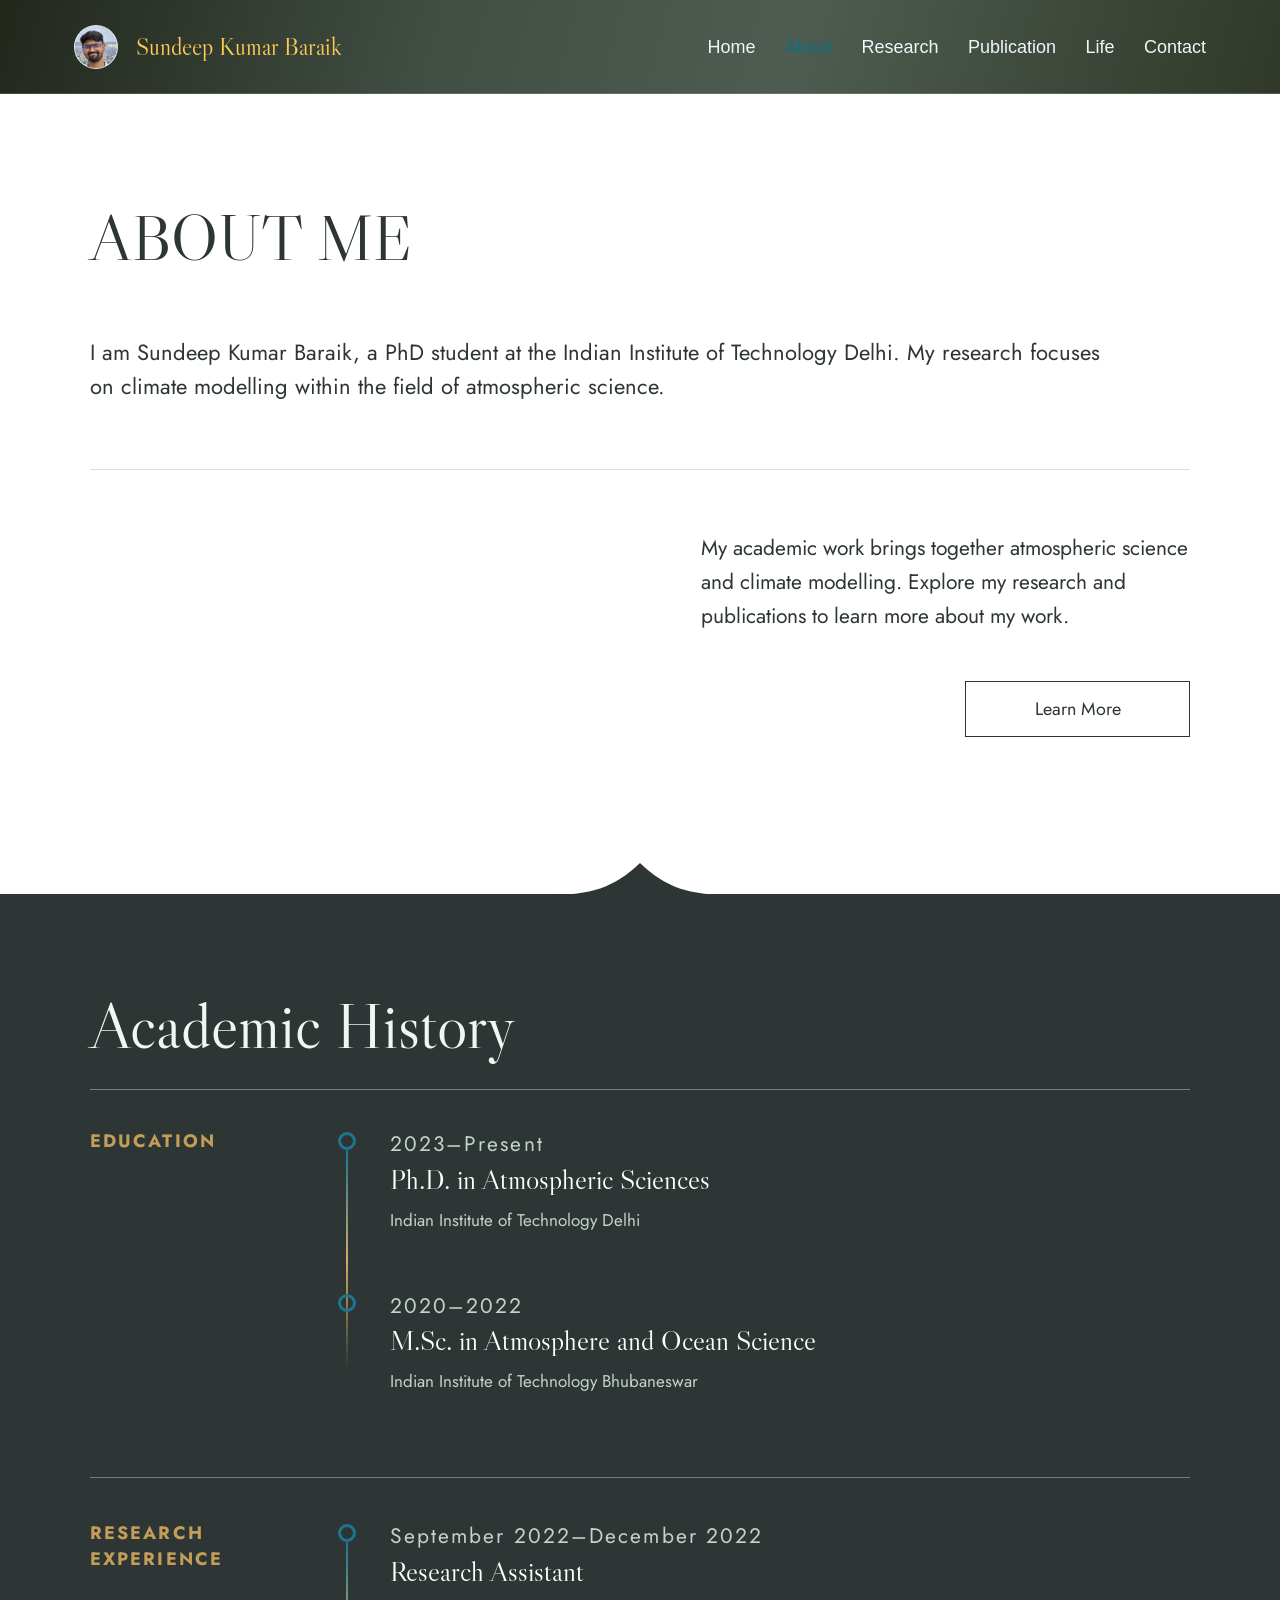
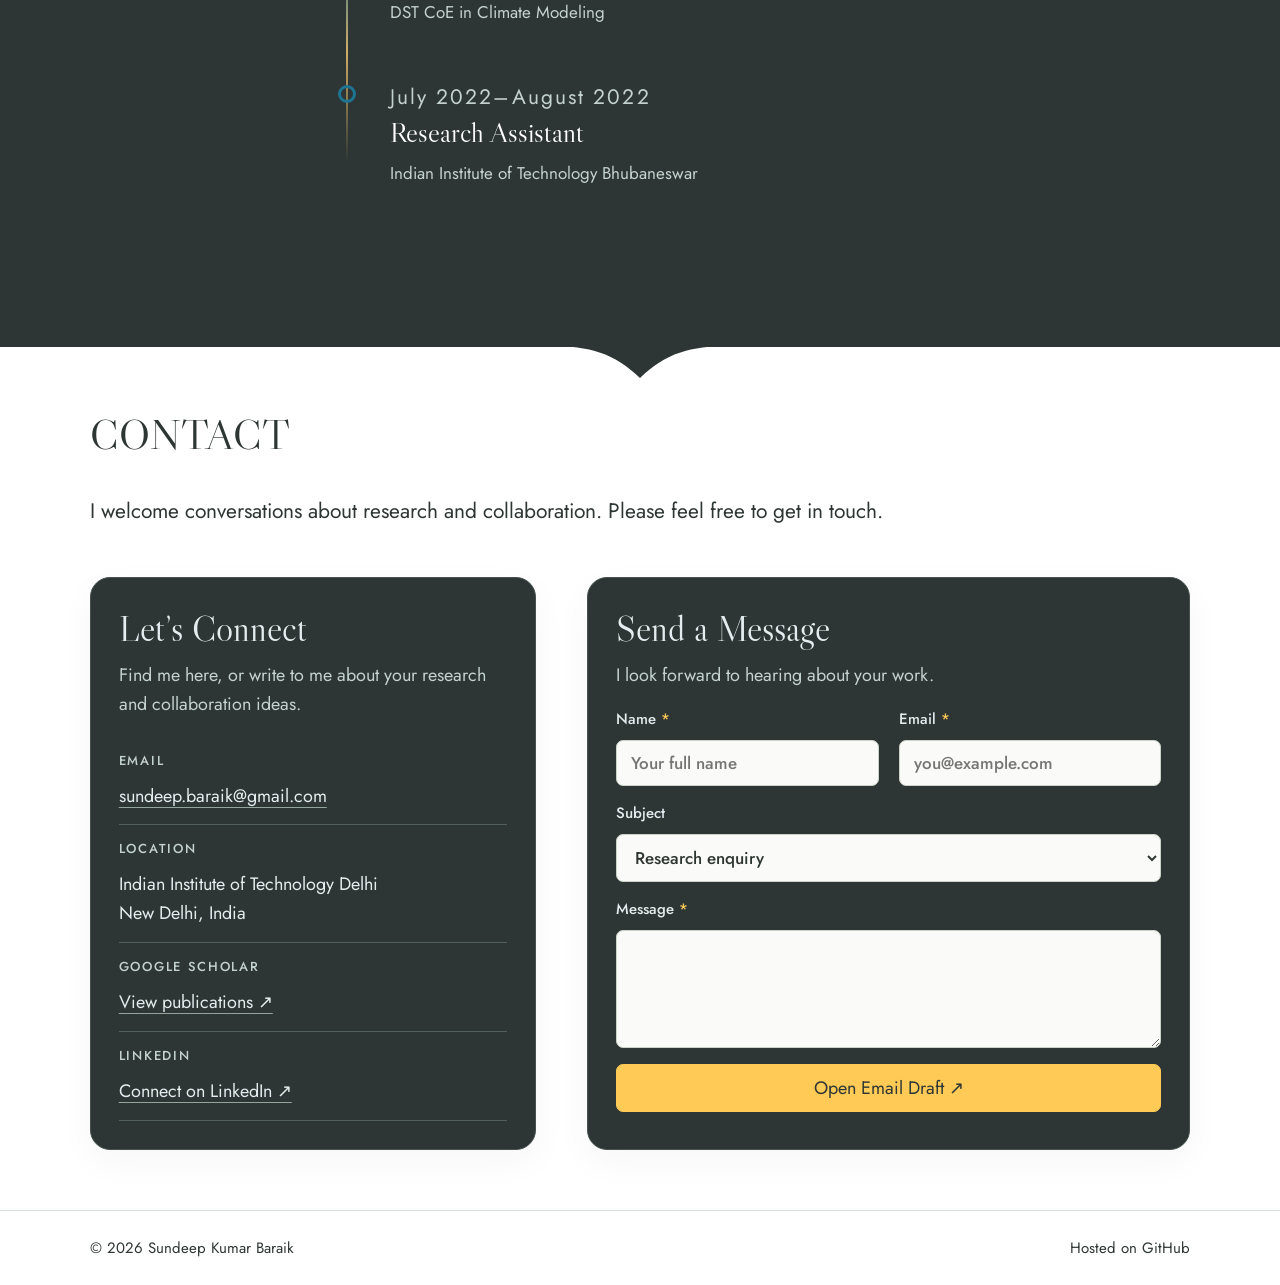
==== about.html @ 69498afa "Add files via upload" ====
<!DOCTYPE html><html lang="en"><head><meta charset="UTF-8"><meta name="viewport" content="width=device-width,initial-scale=1"><title>About | Sundeep Kumar Baraik</title><link rel="stylesheet" href="styles.css"></head><body class="about-page"><header class="site-header"><a class="brand" href="index.html#home"><span class="brand-avatar"><img src="assets/sundeep-portrait-enhanced.png" alt=""></span><span class="brand-copy"><strong>Sundeep Kumar Baraik</strong></span></a><nav class="site-nav"><a href="index.html#home">Home</a><a href="about.html" aria-current="page">About</a><a href="research.html">Research</a><a href="publication.html">Publication</a><a href="life.html">Life</a><a href="index.html#contact">Contact</a></nav></header><main class="about-page-main"><section class="about-editorial" aria-labelledby="about-title"><div class="about-editorial-inner"><h1 id="about-title">About Me</h1><p class="about-editorial-intro">I am Sundeep Kumar Baraik, a PhD student at the Indian Institute of Technology Delhi. My research focuses on climate modelling within the field of atmospheric science.</p><div class="about-editorial-rule"></div><div class="about-editorial-lower"><div></div><div><p>My academic work brings together atmospheric science and climate modelling. Explore my research and publications to learn more about my work.</p><a class="about-learn" href="research.html">Learn More</a></div></div></div><svg class="about-editorial-dip" viewBox="0 0 180 32" aria-hidden="true"><path d="M0 0H180C140 0 116 7 90 32C64 7 40 0 0 0Z" fill="#2d3634"/></svg></section><section class="about-experience about-timeline"><div class="about-experience-inner"><h2>Academic History</h2><div class="timeline-rule"></div><div class="timeline-entry"><div class="timeline-label">Education</div><div class="timeline-marker"></div><div class="timeline-content"><p class="timeline-date">2023–Present</p><h3>Ph.D. in Atmospheric Sciences</h3><p class="timeline-place">Indian Institute of Technology Delhi</p></div></div><div class="timeline-entry education-last"><div class="timeline-label"></div><div class="timeline-marker"></div><div class="timeline-content"><p class="timeline-date">2020–2022</p><h3>M.Sc. in Atmosphere and Ocean Science</h3><p class="timeline-place">Indian Institute of Technology Bhubaneswar</p></div></div><div class="timeline-entry research-start"><div class="timeline-label">Research Experience</div><div class="timeline-marker"></div><div class="timeline-content"><p class="timeline-date">September 2022–December 2022</p><h3>Research Assistant</h3><p class="timeline-place">DST CoE in Climate Modeling</p></div></div><div class="timeline-entry education-last"><div class="timeline-label"></div><div class="timeline-marker"></div><div class="timeline-content"><p class="timeline-date">July 2022–August 2022</p><h3>Research Assistant</h3><p class="timeline-place">Indian Institute of Technology Bhubaneswar</p></div></div></div></section><section class="home-contact" id="contact" aria-labelledby="contact-title"><svg class="contact-dip" viewBox="0 0 180 32" aria-hidden="true"><path d="M0 0H180C140 0 116 7 90 32C64 7 40 0 0 0Z" fill="#2d3634"/></svg><div class="contact-inner"><h2 id="contact-title">Contact</h2><p class="contact-welcome">I welcome conversations about research and collaboration. Please feel free to get in touch.</p><div class="contact-layout"><div class="connect-panel"><h3>Let’s Connect</h3><p class="panel-intro">Find me here, or write to me about your research and collaboration ideas.</p><dl class="contact-links-grid"><div><dt>Email</dt><dd><a href="mailto:sundeep.baraik@gmail.com">sundeep.baraik@gmail.com</a></dd></div><div><dt>Location</dt><dd>Indian Institute of Technology Delhi<br>New Delhi, India</dd></div><div><dt>Google Scholar</dt><dd><a href="https://scholar.google.com/citations?user=TT_LjRwAAAAJ&amp;hl=en" target="_blank">View publications ↗</a></dd></div><div><dt>LinkedIn</dt><dd><a href="https://www.linkedin.com/in/sundeep-kumar-baraik-2a3049211/" target="_blank">Connect on LinkedIn ↗</a></dd></div></dl></div><div class="message-panel"><h3>Send a Message</h3><p class="panel-intro">I look forward to hearing about your work.</p><form class="message-compose" id="message-compose"><div class="message-fields"><label>Name <span>*</span><input name="name" placeholder="Your full name" required></label><label>Email <span>*</span><input name="email" type="email" placeholder="you@example.com" required></label></div><label>Subject<select name="topic"><option>Research enquiry</option><option>Collaboration</option></select></label><label>Message <span>*</span><textarea name="message" rows="4" required></textarea></label><button type="submit">Open Email Draft ↗</button></form></div></div></div></section></main><footer class="home-footer"><span>© 2026 Sundeep Kumar Baraik</span><span>Hosted on GitHub</span></footer><script src="contact.js" defer></script></body></html>
---- styles.css ----
/*
  Personal website stylesheet

  How to edit this file:
  - Colors are controlled in :root below. Change a color once there and it updates everywhere.
  - Font sizes are usually named under the section they affect, for example .hero-copy h1.
  - Spacing is usually padding, margin, gap, min-height, or width.
  - Desktop styles come first. Tablet/mobile overrides are near the bottom inside @media blocks.
  - If a desktop change does not show on mobile, check the matching @media rule near the bottom.
*/

@import url("https://fonts.googleapis.com/css2?family=Libre+Caslon+Display&family=Jost:wght@400;500&display=swap");

/* Global design tokens: change these to update the whole site color palette. */
:root {
  /* Main brand color used for headings, nav, icons, buttons, and borders. */
  --navy: #062767;
  /* Darker navy, available when stronger contrast is needed. */
  --navy-dark: #041b4b;
  /* Cream section background used in CV, Research, Contact, and header. */
  --cream: #fff9e6;
  /* Slightly deeper cream, available for alternate sections. */
  --cream-deep: #fff3cd;
  /* Main page background. */
  --paper: #fff9e6;
  /* Default text color. */
  --ink: #08245f;
  /* Softer blue for secondary text. */
  --muted: #31528b;
  /* Accent color used for hover states and active nav links. */
  --teal: #0f6f7f;
  /* Form field underline color. */
  --line: rgba(6, 39, 103, 0.35);
}

/* Makes width/height calculations easier and more predictable. */
* {
  box-sizing: border-box;
}

/* Smooth scrolling for anchor links like #contact. */
html {
  scroll-behavior: smooth;
}

/* Whole-site default font and background.
   Change font-family here to change the font everywhere. */
body {
  margin: 0;
  color: var(--ink);
  background: var(--paper);
  font-family: Arial, Helvetica, sans-serif;
}

/* Remove default link underline; links inherit the surrounding text color. */
a {
  color: inherit;
  text-decoration: none;
}

/* Shared Header
   Appears at the top of index.html, cv.html, and research.html.
   Change min-height for header height, padding for header inner spacing,
   and background for the cream header color. */
.site-header {
  display: flex;
  min-height: 158px;
  align-items: center;
  justify-content: space-between;
  gap: 32px;
  padding: 44px min(6vw, 74px);
  background: var(--paper);
  border-bottom: 1px solid rgba(39, 34, 33, 0.1);
  box-shadow: 0 18px 54px rgba(39, 34, 33, 0.08);
}

/* Left brand block: icon plus name/title. */
.brand {
  display: inline-flex;
  align-items: center;
  gap: 18px;
}

/* Abstract logo mark in the header.
   Change width/height to resize the logo. Change background for logo color. */
.brand-mark {
  position: relative;
  width: 42px;
  height: 42px;
  flex: 0 0 auto;
  background: var(--navy);
  border-radius: 58% 42% 54% 46%;
}

/* Small extra circle attached to the logo mark. */
.brand-mark::after {
  position: absolute;
  right: -5px;
  bottom: 1px;
  width: 18px;
  height: 18px;
  content: "";
  background: var(--navy);
  border-radius: 50%;
}

/* Text stack next to the header logo. */
.brand-copy {
  display: grid;
  gap: 3px;
}

/* Header name text. Change font-size to resize your name in the header. */
.brand-copy strong {
  color: var(--navy);
  font-size: 24px;
  font-weight: 800;
  line-height: 1;
}

/* Header subtitle text, currently "PhD Student". */
.brand-copy span {
  color: var(--navy);
  font-size: 15px;
  line-height: 1.1;
}

/* Header navigation links.
   Change gap for distance between links, font-size for nav text size. */
.site-nav {
  display: flex;
  gap: 44px;
  padding-top: 0;
  color: var(--navy);
  font-family: Arial, Helvetica, sans-serif;
  font-size: 20px;
  font-weight: 400;
  line-height: 1;
}

/* Smooth color change when hovering nav links. */
.site-nav a {
  transition: color 140ms ease;
}

/* Nav hover color. */
.site-nav a:hover {
  color: var(--teal);
}

/* Active page nav link, used on cv.html and research.html. */
.site-nav a[aria-current="page"] {
  color: var(--teal);
}

/* Prevents wide content from creating horizontal scrolling. */
main {
  overflow: hidden;
}

/* Home Page: Hero Section
   Controls the large portrait + name section on index.html.
   Change grid-template-columns to adjust photo/text widths.
   Change gap to move photo and text closer/farther apart.
   Change min-height and padding to make the section taller/shorter. */
.hero {
  display: grid;
  grid-template-columns: minmax(320px, 520px) minmax(340px, 560px);
  gap: 84px;
  align-items: center;
  justify-content: center;
  min-height: 768px;
  padding: 96px 44px 86px;
}

/* Aligns portrait block inside the hero grid. */
.portrait-panel {
  display: flex;
  justify-content: flex-end;
}

/* Main homepage photo frame.
   Change width to resize the frame:
   - smaller: width: min(430px, 100%);
   - larger:  width: min(560px, 100%);
   aspect-ratio controls shape. 1 makes it square, 0.92 makes it taller. */
.portrait-frame {
  position: relative;
  width: min(385px, 100%);
  aspect-ratio: 1;
  background: var(--navy);
}

/* Light offset layer behind the portrait. Change top/right for offset amount. */
.portrait-frame::before {
  position: absolute;
  top: -26px;
  right: -26px;
  width: 100%;
  height: 100%;
  content: "";
  background: #d7e0e2;
  border: 1px solid rgba(6, 39, 103, 0.1);
}

/* Placeholder portrait area.
   Replace this with an img later if you provide a real photo.
   inset controls how the image overlaps the navy frame. */
.portrait-placeholder {
  position: absolute;
  inset: -26px -26px 26px 26px;
  display: grid;
  place-items: center;
  overflow: hidden;
  background:
    radial-gradient(circle at 50% 31%, rgba(255, 255, 255, 0.92) 0 7%, transparent 8%),
    radial-gradient(circle at 50% 54%, rgba(255, 255, 255, 0.55) 0 18%, transparent 19%),
    linear-gradient(140deg, #112457, #24616f 52%, #d7c37a);
}

/* Profile photo crop keeps the face visible within the existing offset frame. */
.portrait-photo {
  position: absolute;
  top: -26px;
  left: 26px;
  display: block;
  width: 100%;
  height: 100%;
  object-fit: cover;
  object-position: center 60%;
}

/* Decorative highlight over the placeholder portrait. */
.portrait-placeholder::before {
  position: absolute;
  inset: 0;
  content: "";
  background:
    linear-gradient(90deg, rgba(255, 255, 255, 0.12), transparent 28%),
    radial-gradient(circle at 72% 20%, rgba(255, 255, 255, 0.35), transparent 18%);
}

/* SKB initials circle inside the placeholder.
   Change width/height for circle size and font-size for initials size. */
.portrait-placeholder span {
  position: relative;
  display: grid;
  width: 180px;
  height: 180px;
  place-items: center;
  color: #fff;
  background: rgba(6, 39, 103, 0.6);
  border: 2px solid rgba(255, 255, 255, 0.74);
  border-radius: 50%;
  font-size: 48px;
  font-weight: 800;
}

/* Right-side homepage text block. */
.hero-copy {
  padding-top: 0px;
}

/* Small uppercase label above your homepage name. */
.kicker {
  margin: 0 0 18px;
  color: var(--teal);
  font-size: 14px;
  font-weight: 800;
  text-transform: uppercase;
}

/* Main homepage name.
   Change font-size for desktop name size.
   Also check @media rules near the bottom for tablet/mobile name sizes. */
.hero-copy h1 {
  max-width: 680px;
  margin: 0;
  color: var(--navy);
  font-size: 56px;
  font-weight: 800;
  line-height: 0.96;
}

/* Homepage role text under the large name. */
.role {
  margin: 48px 0 40px;
  color: var(--navy);
  font-size: 27px;
  font-weight: 600;
  line-height: 1.2;
}

/* Homepage affiliation/contact text under the role. */
address {
  display: grid;
  gap: 14px;
  color: var(--navy);
  font-size: 16px;
  font-style: normal;
  font-weight: 600;
  line-height: 1.3;
}

/* Homepage visual experiment
   These rules affect index.html only because the body has class="home-page".
   If you like this style, we can later copy the same visual language to CV and Research.

   Quick edits:
   - Header color: change .home-page .site-header background.
   - Homepage font: change .home-page font-family.
   - Big name color/size: change .home-page .hero-copy h1.
   - Header nav color: change .home-page .site-nav and .home-page .site-nav a:hover.
*/
.home-page {
  color: #272221;
  background: #fff9e6;
  font-family: "Avenir Next", "Segoe UI", Arial, Helvetica, sans-serif;
}

.home-page .site-header {
  min-height: 88.48px;
  align-items: center;
  justify-content: space-between;
  padding: 24.64px min(6vw, 74px);
  background: linear-gradient(105deg, #22271c 0%, #414e43 34%, #4e5c51 62%, #303929 100%);
  border-bottom: 1px solid rgba(218, 231, 219, 0.18);
  box-shadow: 0 18px 54px rgba(24, 31, 22, 0.16);
}

.home-page .brand-mark {
  background: #c6d9e8;
}

.home-page .brand-avatar {
  position: relative;
  display: block;
  width: 44px;
  height: 44px;
  flex: 0 0 44px;
  overflow: hidden;
  border: 1px solid rgba(241, 246, 251, 0.65);
  border-radius: 50%;
  background: #c6d9e8;
}

.home-page .brand-avatar img {
  position: absolute;
  width: 250%;
  max-width: none;
  height: auto;
  left: -75%;
  top: -90%;
}

.home-page .brand-mark::after {
  background: #c6d9e8;
}

.home-page .brand-copy strong,
.home-page .brand-copy span {
  color: #f1f6fb;
}

.home-page .brand-copy strong {
  color: #ffca55;
  font-family: "ITC Founder's Caslon", "Founders Caslon", "Libre Caslon Display", Georgia, "Times New Roman", serif;
  font-size: 24px;
  font-weight: 480;
}

.home-page .brand-copy span {
  font-family: Arial, Helvetica, sans-serif;
  font-size: 15px;
}

.home-page .site-nav {
  width: auto;
  justify-content: flex-end;
  gap: clamp(16px, 2.3vw, 36px);
  padding-top: 0;
  color: #f1f6fb;
  font-family: Arial, Helvetica, sans-serif;
  font-size: 18px;
  font-weight: 400;
  line-height: 1;
}

.home-page .site-nav a:hover {
  color: #b8dafa;
}

.home-page .site-nav a:last-child {
  min-width: 0;
  margin-left: 0;
  padding: 0;
  color: inherit;
  background: transparent;
  border-radius: 0;
  text-align: inherit;
  font-size: inherit;
  font-weight: inherit;
}

.home-page .site-nav a:last-child:hover {
  color: #b8dafa;
  background: transparent;
}

.home-page .hero {
  min-height: auto;
  padding-top: 158.05px;
  padding-bottom: 158.05px;
  /* Olive-to-sage gradient coordinated with the navigation bar. */
  background:
    radial-gradient(ellipse at 58% 42%, rgba(111, 132, 123, 0.38), transparent 72%),
    linear-gradient(105deg, #22271c 0%, #414e43 34%, #4e5c51 62%, #303929 100%);
}

.home-page .portrait-frame {
  /* Compensate for the photo's -26px top offset to center it with the text. */
  transform: translateY(26px);
  background: #1c3042;
  box-shadow: 0 30px 80px rgba(13, 29, 43, 0.28);
}

.home-page .portrait-frame::before {
  background: #c6d9e8;
}

.home-page .portrait-placeholder {
  background:
    radial-gradient(circle at 55% 24%, rgba(255, 255, 255, 0.34), transparent 18%),
    radial-gradient(circle at 50% 52%, rgba(244, 201, 93, 0.18), transparent 26%),
    linear-gradient(140deg, #06183d, #0b425c 48%, #0b6f68 100%);
}

.home-page .portrait-placeholder span {
  background: rgba(6, 24, 61, 0.72);
  border-color: rgba(255, 255, 255, 0.72);
}

.home-page .kicker {
  color: #7a5a42;
  font-size: 13px;
  font-weight: 900;
}

.home-page .hero-copy h1 {
  color: #ffca55;
  text-shadow: 0 2px 14px rgba(0, 0, 0, 0.24);
  font-family: "ITC Founder's Caslon", "Founders Caslon", "Libre Caslon Display", Georgia, "Times New Roman", serif;
  font-size: clamp(51.2px, 5.04vw, 96px);
  font-weight: 500;
  line-height: 1;
}

.home-page .role {
  color: #9ee8ff;
  font-family: Arial, Helvetica, sans-serif;
  font-family: "Libre Caslon Display", Georgia, serif;
  font-size: 32px;
  font-weight: 400;
  line-height: 1.2;
  margin: 16px 0 14px;
}

.hero-actions {
  display: flex;
  flex-wrap: wrap;
  gap: 16px;
  margin-top: 22px;
}

.hero-actions a {
  display: inline-flex;
  align-items: center;
  justify-content: center;
  min-height: 64px;
  padding: 16px 26px;
  border: 1px solid #9ee8ff;
  border-radius: 7px;
  color: #9ee8ff;
  font-size: 18px;
  font-weight: 600;
}

.hero-actions a:first-child {
  background: #9ee8ff;
  color: #203547;
}

.hero-actions a:last-child {
  background: #ffc078;
  border-color: #ffc078;
  color: #263326;
}

.hero-actions a:hover {
  background: #ffffff;
  border-color: #ffffff;
  color: #203547;
}

.home-page address {
  color: #ffffff;
  font-family: Arial, Helvetica, sans-serif;
  font-weight: 700;
}

.home-page .hero-copy address span:first-child {
  color: #9ee8ff;
}

.home-page .hero-copy address a {
  color: #9ee8ff;
  text-decoration: underline;
  text-decoration-color: rgba(158, 232, 255, 0.5);
  text-underline-offset: 4px;
}

.home-page .hero-copy address a:hover {
  color: #ffffff;
}

/* Clean editorial biography: serif title, geometric sans-serif copy. */
.about-section {
  padding: clamp(56px, 6vw, 110px) 7vw 52px;
  color: #2e3634;
  background: #ffffff;
  border-bottom: 1px solid #d8e1e3;
  font-family: "Jost", "Century Gothic", "Segoe UI", sans-serif;
}

.about-inner {
  max-width: 1640px;
  margin-inline: auto;
}

.about-section h2 {
  margin: 0 0 clamp(36px, 3.5vw, 64px);
  font-family: "Libre Caslon Display", Georgia, serif;
  font-size: clamp(42px, 4.3vw, 68px);
  font-weight: 400;
  line-height: 1.1;
  text-transform: uppercase;
}

.about-page-title { min-height: 330px; display: grid; align-items: center; }
.about-page-title h1 { margin: 0; font-family: "Libre Caslon Display", Georgia, serif; font-size: clamp(58px, 6vw, 92px); font-weight: 400; text-transform: uppercase; }
.about-blank-title { min-height: 420px; display: grid; place-items: center; background: linear-gradient(105deg, #22271c 0%, #414e43 34%, #4e5c51 62%, #303929 100%); color: #ffca55; }
.about-blank-title h1 { margin: 0; color: #ffca55; font-family: "Libre Caslon Display", Georgia, serif; font-size: clamp(58px, 6vw, 92px); font-weight: 400; text-transform: uppercase; }

/* Keep About's header identical to the homepage navigation. */
.about-page .site-header { min-height: 88.48px; padding: 24.64px min(6vw, 74px); background: linear-gradient(105deg, #22271c 0%, #414e43 34%, #4e5c51 62%, #303929 100%); border-bottom: 1px solid rgba(218, 231, 219, 0.18); box-shadow: 0 18px 54px rgba(24, 31, 22, 0.16); }
.about-page .brand-copy strong { color: #ffca55; font-family: "ITC Founder's Caslon", "Founders Caslon", "Libre Caslon Display", Georgia, serif; font-weight: 480; }
.about-page .brand-avatar { position: relative; display: block; width: 44px; height: 44px; flex: 0 0 44px; overflow: hidden; border: 1px solid rgba(241, 246, 251, 0.65); border-radius: 50%; background: #c6d9e8; }
.about-page .brand-avatar img { position: absolute; top: -90%; left: -75%; width: 250%; max-width: none; height: auto; }
.about-page .site-nav { gap: clamp(16px, 2.3vw, 36px); color: #f1f6fb; font-size: 18px; }
.about-page .site-nav a:hover { color: #b8dafa; }
@media (max-width: 860px) { .about-page .site-header { align-items: flex-start; flex-direction: column; padding: 16.8px 24px; } .about-page .site-nav { justify-content: flex-start; gap: 18px 28px; } }
@media (max-width: 560px) { .about-page .site-nav { font-size: 16.2px; } }

.about-section p {
  margin: 0;
  font-size: clamp(17px, 1.2vw, 20px);
  font-weight: 400;
  line-height: 1.55;
}

.about-intro {
  max-width: 960px;
  padding-bottom: 48px;
}

.about-details {
  display: grid;
  grid-template-columns: 1fr minmax(0, 0.8fr);
  gap: 34px;
  padding-top: 48px;
  border-top: 1px solid #d8e1e3;
}

.about-details p {
  grid-column: 2;
  max-width: 560px;
}

.about-details .outline-button {
  grid-column: 2;
  justify-self: end;
  min-width: 180px;
  min-height: 56px;
  color: #2e3634;
  border-color: #2e3634;
  font-size: 18px;
  font-weight: 400;
}

.about-details .outline-button:hover {
  color: #ffffff;
  background: #414e43;
}

@media (max-width: 700px) {
  .about-details {
    grid-template-columns: 1fr;
    padding-top: 32px;
  }

  .about-details p,
  .about-details .outline-button {
    grid-column: 1;
  }

  .about-details .outline-button {
    justify-self: start;
  }
}

.home-footer {
  display: flex;
  flex-wrap: wrap;
  justify-content: space-between;
  gap: 12px 24px;
  padding: 26px 7vw;
  border-top: 1px solid #d8e1e3;
  color: #2e3634;
  background: #ffffff;
  font-family: "Jost", "Segoe UI", sans-serif;
  font-size: 15px;
}

.life-section {
  padding: 64px 7vw;
  color: #2e3634;
  background: #ffffff;
}

.home-contact {
  position: relative;
  padding: 64px 7vw 60px;
  color: #2e3634;
  background: #ffffff;
  font-family: "Jost", "Century Gothic", "Segoe UI", sans-serif;
}

.contact-dip {
  position: absolute;
  top: -1px;
  left: 50%;
  width: 180px;
  height: 32px;
  transform: translateX(-50%);
}

.contact-inner {
  max-width: 1640px;
  margin-inline: auto;
}

.home-contact h2 {
  margin: 0 0 38px;
  font-family: "Libre Caslon Display", Georgia, serif;
  font-size: clamp(40px, 3.3vw, 62px);
  font-weight: 400;
  line-height: 1.1;
  text-transform: uppercase;
}

.contact-welcome {
  max-width: 850px;
  margin: 0 0 48px;
  font-size: 21px;
  line-height: 1.6;
}

.contact-links-grid {
  display: grid;
  grid-template-columns: repeat(2, minmax(0, 1fr));
  gap: 38px 64px;
  margin: 0;
  padding-top: 40px;
  border-top: 1px solid #d8e1e3;
}

.contact-links-grid dt {
  margin-bottom: 12px;
  font-size: 22px;
  font-weight: 500;
}

.contact-links-grid dd {
  margin: 0;
  font-size: 18px;
  line-height: 1.6;
  overflow-wrap: anywhere;
}

.contact-links-grid a {
  text-decoration: underline;
  text-decoration-color: #94a69c;
  text-underline-offset: 5px;
}

.contact-links-grid a:hover {
  color: #0f6f7f;
}

.contact-layout {
  display: grid;
  grid-template-columns: minmax(0, 0.85fr) minmax(0, 1.15fr);
  align-items: stretch;
  gap: clamp(24px, 4vw, 64px);
}

.connect-panel,
.message-panel {
  height: 100%;
  padding: clamp(20px, 2.2vw, 32px);
  border: 1px solid #46524e;
  border-radius: 20px;
  background: #2d3634;
  color: #e3ecee;
  box-shadow: 0 12px 36px rgba(45, 54, 52, 0.04);
}

.connect-panel {
  background: #2d3634;
}

.contact-layout h3 {
  margin: 0 0 10px;
  font-family: "Libre Caslon Display", Georgia, serif;
  font-size: 36px;
  font-weight: 400;
}

.panel-intro {
  margin: 0 0 18px;
  color: #c4d2cd;
  font-size: 18px;
  line-height: 1.6;
}

.connect-panel .contact-links-grid {
  grid-template-columns: 1fr;
  gap: 0;
  padding-top: 0;
  border-top: 0;
}

.connect-panel .contact-links-grid > div {
  padding: 14px 0;
  border-bottom: 1px solid #52605a;
}

.connect-panel .contact-links-grid dt {
  font-size: 13px;
  letter-spacing: 0.13em;
  text-transform: uppercase;
  color: #c4d2cd;
}

.message-compose,
.message-compose label {
  display: grid;
  gap: 12px;
}

.message-compose {
  gap: 16px;
}

.message-fields {
  display: grid;
  grid-template-columns: repeat(2, minmax(0, 1fr));
  gap: 20px;
}

.message-compose label {
  display: block;
  font-size: 15px;
  font-weight: 500;
}

.message-compose label > span {
  color: #ffca55;
}

.message-compose input,
.message-compose select,
.message-compose textarea {
  display: block;
  width: 100%;
  margin-top: 10px;
  padding: 10px 14px;
  border: 1px solid #cbd3c8;
  border-radius: 7px;
  background: #fafbf8;
  color: #2e3634;
  font: inherit;
  font-size: 17px;
}

.message-compose textarea {
  min-height: 110px;
  resize: vertical;
}

.message-compose button {
  min-height: 48px;
  padding: 10px 20px;
  border: 1px solid #ffca55;
  border-radius: 7px;
  background: #ffca55;
  color: #2d3634;
  font: inherit;
  font-size: 18px;
  cursor: pointer;
}

.message-compose button:hover {
  background: #ffdb8a;
}

.message-compose :is(input, select, textarea, button):focus-visible {
  outline: 2px solid #926020;
  outline-offset: 3px;
}

.compose-note,
.compose-status {
  margin: 0;
  font-size: 14px;
  line-height: 1.5;
  color: #c4d2cd;
}

.connect-panel .contact-links-grid a:hover {
  color: #ffca55;
}

.compose-status:empty {
  display: none;
}

@media (max-width: 960px) {
  .contact-layout {
    grid-template-columns: 1fr;
  }
}

@media (max-width: 560px) {
  .message-fields {
    grid-template-columns: 1fr;
  }
}

.profile-pending {
  color: #626e67;
}

@media (max-width: 700px) {
  .home-contact {
    padding: 52px 7vw;
  }

  .contact-links-grid {
    grid-template-columns: 1fr;
  }
}

.life-section h2 {
  margin: 0 0 20px;
  font-family: "Libre Caslon Display", Georgia, serif;
  font-size: 48px;
  font-weight: 400;
}

.life-section p {
  font-family: "Jost", "Segoe UI", sans-serif;
  font-size: 18px;
}

/* Full-width publication panel with a curved central notch from the white bio. */
.latest-publication {
  position: relative;
  padding: 110px 6.3vw 120px;
  color: #e3ecee;
  background: #2d3634;
  font-family: "Jost", "Century Gothic", "Segoe UI", sans-serif;
}

.publication-dip {
  position: absolute;
  top: -1px;
  left: 50%;
  width: 180px;
  height: 32px;
  transform: translateX(-50%);
}

.latest-inner {
  max-width: 1660px;
  margin-inline: auto;
}

.latest-publication h2 {
  margin: 0 0 44px;
  font-family: "Libre Caslon Display", Georgia, serif;
  font-size: clamp(40px, 3.3vw, 62px);
  font-weight: 400;
  line-height: 1.1;
  text-transform: uppercase;
}

.latest-label {
  margin: 0 0 36px;
  font-size: 26px;
}

.latest-content {
  display: grid;
  grid-template-columns: 0.7fr 1fr;
  gap: 64px;
  padding-top: 44px;
  border-top: 1px solid rgba(227, 236, 238, 0.65);
}

.latest-year {
  margin: 0;
  font-size: 26px;
}

.latest-year span {
  display: block;
  margin-top: 18px;
  font-size: 18px;
}

.latest-content h3 {
  margin: 0 0 26px;
  max-width: 780px;
  font-size: 28px;
  font-weight: 400;
  line-height: 1.4;
}

.latest-content article p {
  margin: 0;
  font-size: 18px;
  line-height: 1.6;
}

.publication-authors .author-highlight {
  color: #ffca55;
}

.latest-actions {
  display: flex;
  flex-wrap: wrap;
  gap: 24px 36px;
  margin-top: 38px;
}

.latest-actions a {
  padding-bottom: 7px;
  border-bottom: 1px solid #a9bdb7;
  font-size: 18px;
}

.latest-actions a:hover {
  color: #ffca55;
  border-color: currentColor;
}

@media (max-width: 700px) {
  .latest-publication {
    padding: 76px 7vw;
  }

  .latest-content {
    grid-template-columns: 1fr;
    gap: 32px;
  }

  .latest-content h3 {
    font-size: 24px;
  }
}

/* Home Page: Bio Image Section
   Controls the wide image-backed Bio block on index.html. */
.bio-section {
  padding: 0 min(4.5vw, 90px) 86px;
}

/* Bio background image and dark overlay.
   Change url(...) to use a different image.
   Change min-height to make the image band taller/shorter.
   Change rgba values in linear-gradient for overlay darkness. */
.bio-background {
  display: grid;
  min-height: 720px;
  place-items: center;
  background:
    linear-gradient(rgba(5, 28, 70, 0.28), rgba(5, 28, 70, 0.3)),
    url("assets/bio-abstract-network.png") center / cover;
}

/* Centers the Bio text over the image. */
.bio-overlay {
  display: grid;
  justify-items: center;
  width: min(920px, calc(100% - 36px));
  color: #fff;
  text-align: center;
}

/* Bio section title. */
.bio-overlay h2 {
  margin: 0 0 40px;
  font-family: "ITC Founder's Caslon", "Founders Caslon", "Libre Caslon Display", Georgia, "Times New Roman", serif;
  font-size: 72px;
  font-weight: 500;
  line-height: 1;
}

/* Bio paragraph text. */
.bio-overlay p {
  max-width: 900px;
  margin: 0 0 30px;
  font-size: 17px;
  line-height: 1.85;
}

/* Homepage section dividers
   Fine horizontal line between major homepage sections.
   Change min-height to add/remove vertical spacing.
   Change width in ::before to make the line longer/shorter. */
.section-divider {
  position: relative;
  min-height: 96px;
  overflow: hidden;
  background: var(--paper);
}

.section-divider::before {
  position: absolute;
  top: 28px;
  left: 50%;
  width: min(1180px, calc(100% - 72px));
  height: 1px;
  content: "";
  background: linear-gradient(90deg, transparent, rgba(6, 39, 103, 0.46) 12%, rgba(6, 39, 103, 0.58) 50%, rgba(6, 39, 103, 0.46) 88%, transparent);
  transform: translateX(-50%);
}

.section-divider::after {
  display: none;
}

.section-divider-compact {
  min-height: 86px;
}

.section-divider span {
  display: none;
}

/* Shared Buttons
   Used by Learn More, Read More, View All, Download CV, and Submit.
   Change min-height/padding for button size and font-size for button text. */
.outline-button,
.solid-button,
.contact-form button {
  display: inline-flex;
  min-width: 124px;
  min-height: 50px;
  align-items: center;
  justify-content: center;
  padding: 12px 22px;
  border: 1px solid var(--navy);
  font: inherit;
  font-size: 16px;
  font-weight: 700;
  cursor: pointer;
}

/* Outline button on light backgrounds. */
.outline-button {
  color: var(--navy);
  background: transparent;
}

/* Outline button on dark/image backgrounds. */
.outline-button.light {
  margin-top: 34px;
  color: #fff;
  border-color: #fff;
}

/* Filled navy buttons. */
.solid-button,
.contact-form button {
  color: #fff;
  background: var(--navy);
}

/* Shared button hover state. */
.outline-button:hover,
.solid-button:hover,
.contact-form button:hover {
  background: var(--teal);
  border-color: var(--teal);
  color: #fff;
}

/* Home Page: Latest Publication Section
   This is the cream "Latest Publication" block on index.html. */
.publication-section {
  position: relative;
  display: grid;
  justify-items: center;
  margin: 0 min(4.5vw, 90px) 86px;
  padding: 86px 32px;
  color: var(--navy);
  background:
    linear-gradient(180deg, rgba(255, 255, 255, 0.18), transparent 44%),
    var(--cream);
  text-align: center;
}

/* Invisible anchor used to make the Blog nav link land near this section. */
.anchor-target {
  position: absolute;
  top: 0;
}

/* Small arch icon above "Latest Publication". */
.section-mark {
  width: 42px;
  height: 22px;
  margin-bottom: 66px;
  border: 11px solid var(--navy);
  border-bottom: 0;
  border-radius: 42px 42px 0 0;
}

/* Latest Publication title. */
.publication-section h2 {
  margin: 0 0 58px;
  font-family: "ITC Founder's Caslon", "Founders Caslon", "Libre Caslon Display", Georgia, "Times New Roman", serif;
  font-size: 46px;
  font-weight: 500;
}

/* Latest Publication subtitle/paper title. */
.publication-section h3 {
  margin: 0 0 40px;
  font-size: 22px;
  font-weight: 500;
}

/* Latest Publication paragraph. */
.publication-section p {
  max-width: 900px;
  margin: 0;
  font-size: 17px;
  font-weight: 600;
  line-height: 1.8;
}

/* Button row inside Latest Publication. */
.button-row {
  display: flex;
  gap: 20px;
  margin-top: 58px;
}

/* Shared Contact Section
   Used on index.html, cv.html, and research.html. */
.contact-section {
  padding: 0 min(4.5vw, 90px) 88px;
}

/* Contact card layout.
   Change grid-template-columns to adjust left/right column widths.
   Change gap for space between contact info and form.
   Change padding to resize inner spacing. */
.contact-card {
  display: grid;
  grid-template-columns: minmax(280px, 0.88fr) minmax(420px, 1fr);
  gap: 92px;
  min-height: 620px;
  padding: 76px min(11vw, 220px);
  color: var(--navy);
  background: var(--cream);
}

/* Contact name heading. */
.contact-info h2 {
  margin: 0 0 44px;
  font-family: "ITC Founder's Caslon", "Founders Caslon", "Libre Caslon Display", Georgia, "Times New Roman", serif;
  font-size: 46px;
  font-weight: 500;
  line-height: 1;
}

/* Contact address/email/phone text. */
.contact-info p {
  margin: 0 0 18px;
  font-size: 16px;
  font-weight: 600;
  line-height: 1.35;
}

/* Adds extra space before email/phone group. */
.contact-info p:nth-of-type(3) {
  margin-top: 36px;
}

/* Social icon row. */
.social-links {
  display: flex;
  gap: 18px;
  margin-top: 34px;
}

/* Individual social icon circles. */
.social-links a {
  display: grid;
  min-width: 28px;
  height: 28px;
  place-items: center;
  color: #fff;
  background: var(--navy);
  border-radius: 50%;
  font-size: 12px;
  font-weight: 800;
}

/* Contact form two-column layout on desktop. */
.contact-form {
  display: grid;
  grid-template-columns: 1fr 1fr;
  gap: 22px 22px;
  align-content: start;
}

/* Form labels. */
.contact-form label {
  display: grid;
  gap: 12px;
  color: var(--navy);
  font-size: 16px;
  font-weight: 600;
}

/* Form inputs and textarea.
   Change border-bottom for underline thickness/color.
   Change min-height for input height. */
.contact-form input,
.contact-form textarea {
  width: 100%;
  min-height: 38px;
  padding: 8px 0;
  color: var(--navy);
  background: transparent;
  border: 0;
  border-bottom: 2px solid var(--line);
  border-radius: 0;
  font: inherit;
  outline: 0;
}

/* Message box height. */
.contact-form textarea {
  min-height: 128px;
  resize: vertical;
}

/* Input underline color when typing. */
.contact-form input:focus,
.contact-form textarea:focus {
  border-bottom-color: var(--navy);
}

/* Makes message field and submit button span the full form width. */
.message-field,
.contact-form button {
  grid-column: 1 / -1;
}

/* Submit button sizing. */
.contact-form button {
  width: 100%;
  min-height: 56px;
  margin-top: -8px;
  border-color: var(--navy);
  font-size: 20px;
  font-weight: 500;
}

/* CV Page
   Styles below control cv.html. */
.cv-page {
  background: var(--paper);
}

/* CV About Me image-backed band. */
.cv-about {
  display: grid;
  min-height: 720px;
  place-items: center;
  padding: 96px 24px 88px;
  color: #ffffff;
  background:
    linear-gradient(rgba(5, 28, 70, 0.34), rgba(5, 28, 70, 0.46)),
    url("assets/cv-about-abstract.png") center / cover;
  text-align: center;
}

/* Width and alignment of CV about text. */
.cv-copy {
  display: grid;
  justify-items: center;
  width: min(1040px, calc(100% - 36px));
}

.cv-copy h1 {
  margin: 0 0 62px;
  color: #ffffff;
  font-family: "ITC Founder's Caslon", "Founders Caslon", "Libre Caslon Display", Georgia, "Times New Roman", serif;
  font-size: 78px;
  font-weight: 500;
  line-height: 1;
}

/* CV about paragraphs. */
.cv-copy p {
  max-width: 1000px;
  margin: 0 0 32px;
  font-size: 17px;
  font-weight: 600;
  line-height: 1.8;
}

/* Download CV button spacing. */
.cv-copy .outline-button {
  margin-top: 28px;
  color: #ffffff;
  background: rgba(255, 255, 255, 0.08);
  border-color: #ffffff;
}

.cv-copy .outline-button:hover {
  color: var(--navy);
  background: #ffffff;
  border-color: #ffffff;
}

/* CV Education heading white band. */
.cv-heading {
  display: grid;
  min-height: 458px;
  place-items: center;
  padding: 82px 24px 70px;
  background: var(--paper);
  text-align: center;
}

/* Education heading text. */
.cv-heading h2 {
  margin: 52px 0 0;
  color: #272221;
  font-family: "ITC Founder's Caslon", "Founders Caslon", "Libre Caslon Display", Georgia, "Times New Roman", serif;
  font-size: 45px;
  font-weight: 500;
}

/* Decorative icon above Education. */
.cv-symbol {
  position: relative;
  width: 54px;
  height: 42px;
}

/* Icon shapes for Education. */
.cv-symbol::before,
.cv-symbol::after {
  position: absolute;
  bottom: 0;
  content: "";
  background: var(--navy);
  border-radius: 50% 50% 0 0;
}

.cv-symbol::before {
  left: 0;
  width: 29px;
  height: 29px;
}

.cv-symbol::after {
  right: 0;
  width: 29px;
  height: 29px;
}

/* Center dot of Education icon. */
.cv-symbol {
  background:
    radial-gradient(circle at 50% 13px, var(--navy) 0 14px, transparent 15px);
}

/* Education timeline/list area.
   Change grid-template-columns if you want 2 columns or 4 columns.
   Change padding for vertical spacing. */
.education-section {
  display: grid;
  grid-template-columns: repeat(3, minmax(0, 1fr));
  gap: 48px;
  min-height: 420px;
  align-items: start;
  padding: 128px min(12vw, 250px) 112px;
  color: var(--navy);
  background: var(--cream);
  text-align: center;
}

/* Education years. */
.education-item h3 {
  margin: 0 0 52px;
  font-size: 22px;
  font-weight: 700;
}

/* Education degree/school/location text. */
.education-item p {
  margin: 0 0 14px;
  font-size: 17px;
  font-weight: 600;
  line-height: 1.45;
}

/* Extra spacing above contact section on CV page. */
.cv-contact {
  padding-top: 88px;
}

/* Footer used on secondary pages. */
.site-footer {
  display: flex;
  min-height: 96px;
  align-items: center;
  justify-content: center;
  padding: 24px;
  color: var(--navy);
  background: var(--paper);
  font-size: 14px;
  font-weight: 600;
  text-align: center;
}

.about-page-main{background:#fff;color:#2d3634}.about-hero{display:grid;grid-template-columns:minmax(260px,360px) 1fr;gap:clamp(42px,6vw,90px);align-items:center;padding:76px 7vw 82px;background:linear-gradient(105deg,#22271c 0%,#414e43 34%,#4e5c51 62%,#303929 100%);color:#fff}.about-portrait{width:100%;aspect-ratio:1/1.08;overflow:hidden;border:1px solid rgba(255,255,255,.55);border-radius:28px;box-shadow:0 24px 52px rgba(0,0,0,.2)}.about-portrait img{width:100%;height:100%;object-fit:cover;object-position:center 28%}.about-kicker{margin:0 0 18px;color:#ffca55;font-size:15px;letter-spacing:.16em;text-transform:uppercase}.about-hero h1{margin:0 0 24px;color:#ffca55;font-family:"Libre Caslon Display",Georgia,serif;font-size:clamp(54px,6vw,92px);font-weight:400;line-height:.98}.about-tagline{max-width:760px;color:#9ee8ff;font-family:"Libre Caslon Display",Georgia,serif;font-size:clamp(24px,2.2vw,34px);line-height:1.3}.about-facts{display:flex;flex-wrap:wrap;gap:16px 28px;margin-top:30px;color:#e3ecee;font-family:"Jost",sans-serif;font-size:17px}.about-profile-links{display:flex;flex-wrap:wrap;gap:14px;margin-top:34px}.about-profile-links a{padding:11px 18px;border:1px solid #9ee8ff;border-radius:6px;color:#9ee8ff;font-size:16px}.about-profile-links a:hover{background:#ffca55;border-color:#ffca55;color:#2d3634}.about-summary{max-width:1180px;margin:0 auto;padding:78px 7vw 70px;font-family:"Jost",sans-serif}.about-summary p{margin:0 0 24px;font-size:20px;line-height:1.7}.about-summary p:first-child{color:#2d3634;font-size:27px}.about-cards{display:grid;grid-template-columns:repeat(2,minmax(0,1fr));gap:18px;padding:0 7vw 86px}.about-cards article{min-height:178px;padding:28px 30px;border:1px solid #46524e;border-radius:18px;background:#2d3634;color:#e3ecee}.about-cards span{color:#ffca55;font-size:13px;letter-spacing:.15em;text-transform:uppercase}.about-cards h2{margin:16px 0 10px;color:#fff;font-family:"Libre Caslon Display",Georgia,serif;font-size:28px;font-weight:400}.about-cards p{margin:0;color:#c4d2cd;font-family:"Jost",sans-serif;font-size:17px;line-height:1.5}@media(max-width:760px){.about-hero{grid-template-columns:1fr;padding:52px 7vw 64px}.about-portrait{width:min(360px,100%);margin:auto}.about-cards{grid-template-columns:1fr}}

/* Research Page
   Styles below control research.html. */
.research-page {
  background: var(--paper);
}

/* Research title white band. */
.research-title {
  display: grid;
  min-height: 370px;
  place-items: center;
  padding: 64px 24px;
  background: var(--paper);
}

/* Research page title. */
.research-title h1 {
  margin: 0;
  color: #272221;
  font-family: "ITC Founder's Caslon", "Founders Caslon", "Libre Caslon Display", Georgia, "Times New Roman", serif;
  font-size: 78px;
  font-weight: 500;
  line-height: 1;
}

/* Research intro cream text band. */
.research-intro {
  display: grid;
  min-height: 438px;
  place-items: center;
  padding: 92px 24px 82px;
  color: var(--navy);
  background: var(--cream);
  text-align: center;
}

/* Width and alignment of research intro text. */
.research-copy {
  display: grid;
  justify-items: center;
  width: min(1040px, 100%);
}

/* Research intro paragraphs. */
.research-copy p {
  max-width: 1000px;
  margin: 0 0 32px;
  font-size: 17px;
  font-weight: 600;
  line-height: 1.8;
}

/* Published Papers heading white band. */
.papers-heading {
  display: grid;
  min-height: 340px;
  place-items: center;
  padding: 82px 24px 48px;
  background: var(--paper);
  text-align: center;
}

/* Published Papers title. */
.papers-heading h2 {
  margin: 58px 0 0;
  color: #272221;
  font-family: "ITC Founder's Caslon", "Founders Caslon", "Libre Caslon Display", Georgia, "Times New Roman", serif;
  font-size: 45px;
  font-weight: 500;
}

/* Decorative icon above Published Papers. */
.paper-symbol {
  position: relative;
  width: 46px;
  height: 34px;
  background: var(--navy);
  border-radius: 50% 50% 0 0;
}

/* Decorative icon lower shapes. */
.paper-symbol::before,
.paper-symbol::after {
  position: absolute;
  bottom: -9px;
  content: "";
  background: var(--navy);
}

.paper-symbol::before {
  left: 5px;
  width: 36px;
  height: 10px;
}

.paper-symbol::after {
  left: 9px;
  width: 28px;
  height: 19px;
  clip-path: polygon(0 0, 100% 0, 100% 100%, 0 72%);
}

/* Publication list area.
   Change padding to move the list closer/farther from the heading. */
.publication-list-section {
  padding: 36px min(12vw, 250px) 110px;
  background: var(--paper);
}

/* Ordered publication list.
   Change max-width to make the citation column wider/narrower. */
.publication-list {
  display: grid;
  gap: 28px;
  max-width: 1120px;
  margin: 0 auto;
  padding: 0;
  color: var(--navy);
  counter-reset: publications;
  list-style: none;
}

/* Individual publication item.
   Change font-size for citation text size.
   Change background for card color.
   Change border-left for the vertical navy stripe. */
.publication-list li {
  position: relative;
  padding: 28px 32px 28px 76px;
  background: var(--cream);
  border-left: 6px solid var(--navy);
  font-size: 18px;
  font-weight: 600;
  line-height: 1.75;
}

/* Automatic publication number. */
.publication-list li::before {
  position: absolute;
  top: 30px;
  left: 28px;
  color: var(--teal);
  content: counter(publications) ".";
  counter-increment: publications;
  font-size: 18px;
  font-weight: 800;
}

/* Italic journal name styling. */
.publication-list em {
  font-style: italic;
}

/* Extra spacing above contact section on Research page. */
.research-contact {
  padding-top: 42px;
}

/* Tablet layout changes.
   These override desktop styles when the browser width is 1100px or smaller. */
@media (max-width: 1100px) {
  /* Homepage hero becomes slightly narrower. */
  .hero {
    grid-template-columns: minmax(300px, 430px) minmax(320px, 480px);
    gap: 54px;
  }

  /* Tablet homepage name size. */
  .hero-copy h1 {
    font-size: 60px;
  }

  /* Contact card gets smaller side padding. */
  .contact-card {
    padding: 68px 72px;
  }
}

/* Small tablet / large phone layout changes.
   These override desktop styles when the browser width is 860px or smaller. */
@media (max-width: 860px) {
  /* Header stacks logo and nav vertically. */
  .site-header {
    min-height: auto;
    flex-direction: column;
    padding: 34px 24px;
  }

  /* Nav wraps to multiple lines if needed. */
  .site-nav {
    flex-wrap: wrap;
    gap: 18px 26px;
    padding-top: 0;
  }

  /* Homepage hero becomes one column: portrait above text. */
  .hero {
    grid-template-columns: 1fr;
    gap: 42px;
    min-height: auto;
    padding: 72px 24px;
  }

  /* Centers portrait on smaller screens. */
  .portrait-panel {
    justify-content: center;
  }

  /* Smaller portrait frame on tablet/mobile. */
  .portrait-frame {
    width: min(506px, calc(100% - 26px));
  }

  .home-page .portrait-frame {
    transform: none;
  }

  .home-page .hero {
    min-height: auto;
    padding-top: 132.32px;
    padding-bottom: 132.32px;
  }

  /* Centers homepage text block. */
  .hero-copy {
    max-width: 620px;
    padding-top: 0;
    margin: 0 auto;
  }

  /* Tablet homepage name size. */
  .hero-copy h1 {
    font-size: 52px;
  }

  /* Smaller side padding for image/contact sections. */
  .bio-section,
  .contact-section {
    padding-inline: 22px;
  }

  /* Shorter Bio image band. */
  .bio-background {
    min-height: 620px;
  }

  /* Tablet Bio title size. */
  .bio-overlay h2 {
    font-size: 54px;
  }

  /* Reduces side margin on Latest Publication. */
  .publication-section {
    margin-inline: 22px;
  }

  /* Contact form becomes one column on smaller screens. */
  .contact-card {
    grid-template-columns: 1fr;
    gap: 48px;
    padding: 54px 34px;
  }

  /* Shorter title bands on Research page. */
  .research-title {
    min-height: 280px;
  }

  /* Tablet CV/Research title size. */
  .cv-copy h1,
  .research-title h1 {
    font-size: 56px;
  }

  /* Smaller CV/Research intro padding. */
  .cv-about,
  .research-intro {
    min-height: auto;
    padding: 68px 24px;
  }

  /* Shorter CV/Research section-heading bands. */
  .cv-heading,
  .papers-heading {
    min-height: 320px;
  }

  /* Education items stack vertically. */
  .education-section {
    grid-template-columns: 1fr;
    min-height: auto;
    gap: 72px;
    padding: 82px 24px;
  }

  /* Less space below education year on mobile/tablet. */
  .education-item h3 {
    margin-bottom: 28px;
  }

  /* Publication list gets smaller side padding. */
  .publication-list-section {
    padding-inline: 22px;
  }

  /* Homepage-only version of the mobile header rules.
     Needed because the homepage has stronger scoped header styles above. */
  .home-page .site-header {
    align-items: flex-start;
    flex-direction: column;
    padding: 16.8px 24px;
  }

  .home-page .site-nav {
    justify-content: flex-start;
    gap: 18px 28px;
    font-size: 18px;
  }

  .home-page .site-nav a:last-child {
    min-width: 0;
    margin-left: 0;
    padding: 0;
    font-size: inherit;
  }

}

/* Phone layout changes.
   These override desktop/tablet styles when the browser width is 560px or smaller. */
@media (max-width: 560px) {
  /* Header name size on phones. */
  .brand-copy strong {
    font-size: 20px;
  }

  /* Homepage name size on phones. */
  .hero-copy h1 {
    font-size: 42px;
  }

  /* Homepage role spacing and size on phones. */
  .role {
    margin: 30px 0;
    font-size: 22px;
  }

  /* SKB initials circle becomes smaller on phones. */
  .portrait-placeholder span {
    width: 130px;
    height: 130px;
    font-size: 36px;
  }

  /* Shared section heading size on phones. */
  .bio-overlay h2,
  .publication-section h2,
  .contact-info h2,
  .cv-copy h1,
  .cv-heading h2,
  .research-title h1,
  .papers-heading h2 {
    font-size: 38px;
  }

  /* Shared paragraph size on phones. */
  .bio-overlay p,
  .publication-section p,
  .cv-copy p,
  .research-copy p {
    font-size: 15px;
    line-height: 1.7;
  }

  /* Publication citation card is more compact on phones. */
  .publication-list li {
    padding: 24px 22px 24px 58px;
    font-size: 15px;
  }

  /* Publication number position/size on phones. */
  .publication-list li::before {
    left: 22px;
    font-size: 15px;
  }

  /* Buttons/form become single-column on phones. */
  .button-row,
  .contact-form {
    grid-template-columns: 1fr;
  }

  /* Latest Publication buttons get a fixed compact width. */
  .button-row {
    display: grid;
    width: min(260px, 100%);
  }

  /* Homepage-only phone typography. */
  .home-page .brand-copy strong {
    font-size: 20px;
  }

  .home-page .hero-copy h1 {
    font-size: 33.6px;
  }

  .home-page .site-nav {
    font-size: 16.2px;
  }

  .home-page .site-nav a:last-child {
    min-width: 0;
    padding: 0;
    font-size: inherit;
  }
}
.about-editorial { position: relative; padding: 104px 7vw 112px; background: #fff; color: #2d3634; font-family: "Jost", sans-serif; }
.about-editorial-inner { max-width: 1640px; margin: 0 auto; }
.about-editorial h1 { margin: 0 0 58px; font-family: "Libre Caslon Display", Georgia, serif; font-size: clamp(58px, 5vw, 82px); font-weight: 400; text-transform: uppercase; }
.about-editorial-intro { max-width: 1030px; margin: 0; font-size: 22px; line-height: 1.55; }
.about-editorial-rule { height: 1px; margin: 66px 0 62px; background: #d8e1e3; }
.about-editorial-lower { display: grid; grid-template-columns: 1fr minmax(380px, .8fr); min-height: 250px; }
.about-editorial-lower p { margin: 0; font-size: 21px; line-height: 1.6; }
.about-learn { display: flex; width: 225px; min-height: 56px; align-items: center; justify-content: center; margin: 48px 0 0 auto; border: 1px solid #2d3634; color: #2d3634; font-size: 18px; }
.about-editorial-dip { position: absolute; bottom: -1px; left: 50%; width: 180px; height: 32px; transform: translateX(-50%) rotate(180deg); }
@media (max-width: 700px) { .about-editorial { padding: 70px 7vw 90px; } .about-editorial-lower { grid-template-columns: 1fr; gap: 34px; } .about-learn { margin-left: 0; } }
.about-experience { padding: 92px 7vw 104px; background: #2d3634; color: #e3ecee; font-family: "Jost", sans-serif; }
.about-experience-inner { max-width: 1640px; margin: 0 auto; }
.about-experience h2 { margin: 0 0 24px; color: #f2f5f2; font-family: "Libre Caslon Display", Georgia, serif; font-size: clamp(42px, 4vw, 62px); font-weight: 400; text-transform: uppercase; }
.about-experience p { max-width: 920px; margin: 0; color: #c4d2cd; font-size: 21px; line-height: 1.6; }
.about-experience-rule { height: 1px; margin: 62px 0; background: rgba(227,236,238,.45); }
.about-timeline { background: #2d3634; color: #e3ecee; }
.about-timeline h2 { color: #f2f5f2; font-size: clamp(48px, 5vw, 76px); text-transform: none; }
.timeline-accent { display:block; width:60px; height:4px; margin:28px 0 64px; background:linear-gradient(90deg,#1d7591,#cda85d); }
.timeline-rule { height:1px; background:rgba(227,236,238,.4); margin-bottom:38px; }
.timeline-entry { display:grid; grid-template-columns:220px 24px 1fr; gap:28px; padding:0 0 54px; }
.timeline-entry.research-start { margin-top: 26px; padding-top: 42px; border-top: 1px solid rgba(227,236,238,.4); }
.timeline-entry.education-last .timeline-marker::after { display:none; }
.timeline-entry.research-start .timeline-marker::before { position:absolute; top:-48px; left:5px; width:2px; height:38px; content:""; background:transparent; }
.timeline-label { color:#c49d59; font-size:18px; font-weight:700; letter-spacing:.12em; text-transform:uppercase; }
.timeline-marker { position:relative; width:18px; height:18px; margin-top:4px; border:3px solid #1d7591; border-radius:50%; }
.timeline-marker::after { position:absolute; top:15px; left:5px; width:2px; height:220px; content:""; background:linear-gradient(#1d7591,#d1ad66,transparent); }
.timeline-entry:last-child .timeline-marker::after { display:none; }
.timeline-content { max-width:1050px; }
.timeline-date { margin:0 0 20px; color:#aebfba; font-size:16px; letter-spacing:.1em; }
.timeline-content h3 { margin:0 0 10px; color:#fff; font-family:"Libre Caslon Display",Georgia,serif; font-size:28px; font-weight:400; }
.timeline-place { margin:0 0 16px; color:#9ee8ff; font-size:18px; }
.timeline-content > p:last-child { margin:0; color:#c4d2cd; font-size:17px; line-height:1.75; }
@media(max-width:700px){.timeline-entry{grid-template-columns:1fr;gap:12px}.timeline-marker{display:none}.timeline-label{font-size:15px}.timeline-rule{margin-bottom:28px}}
@media (max-width: 700px) { .about-experience { padding: 68px 7vw 76px; } .about-experience p { font-size: 18px; } }
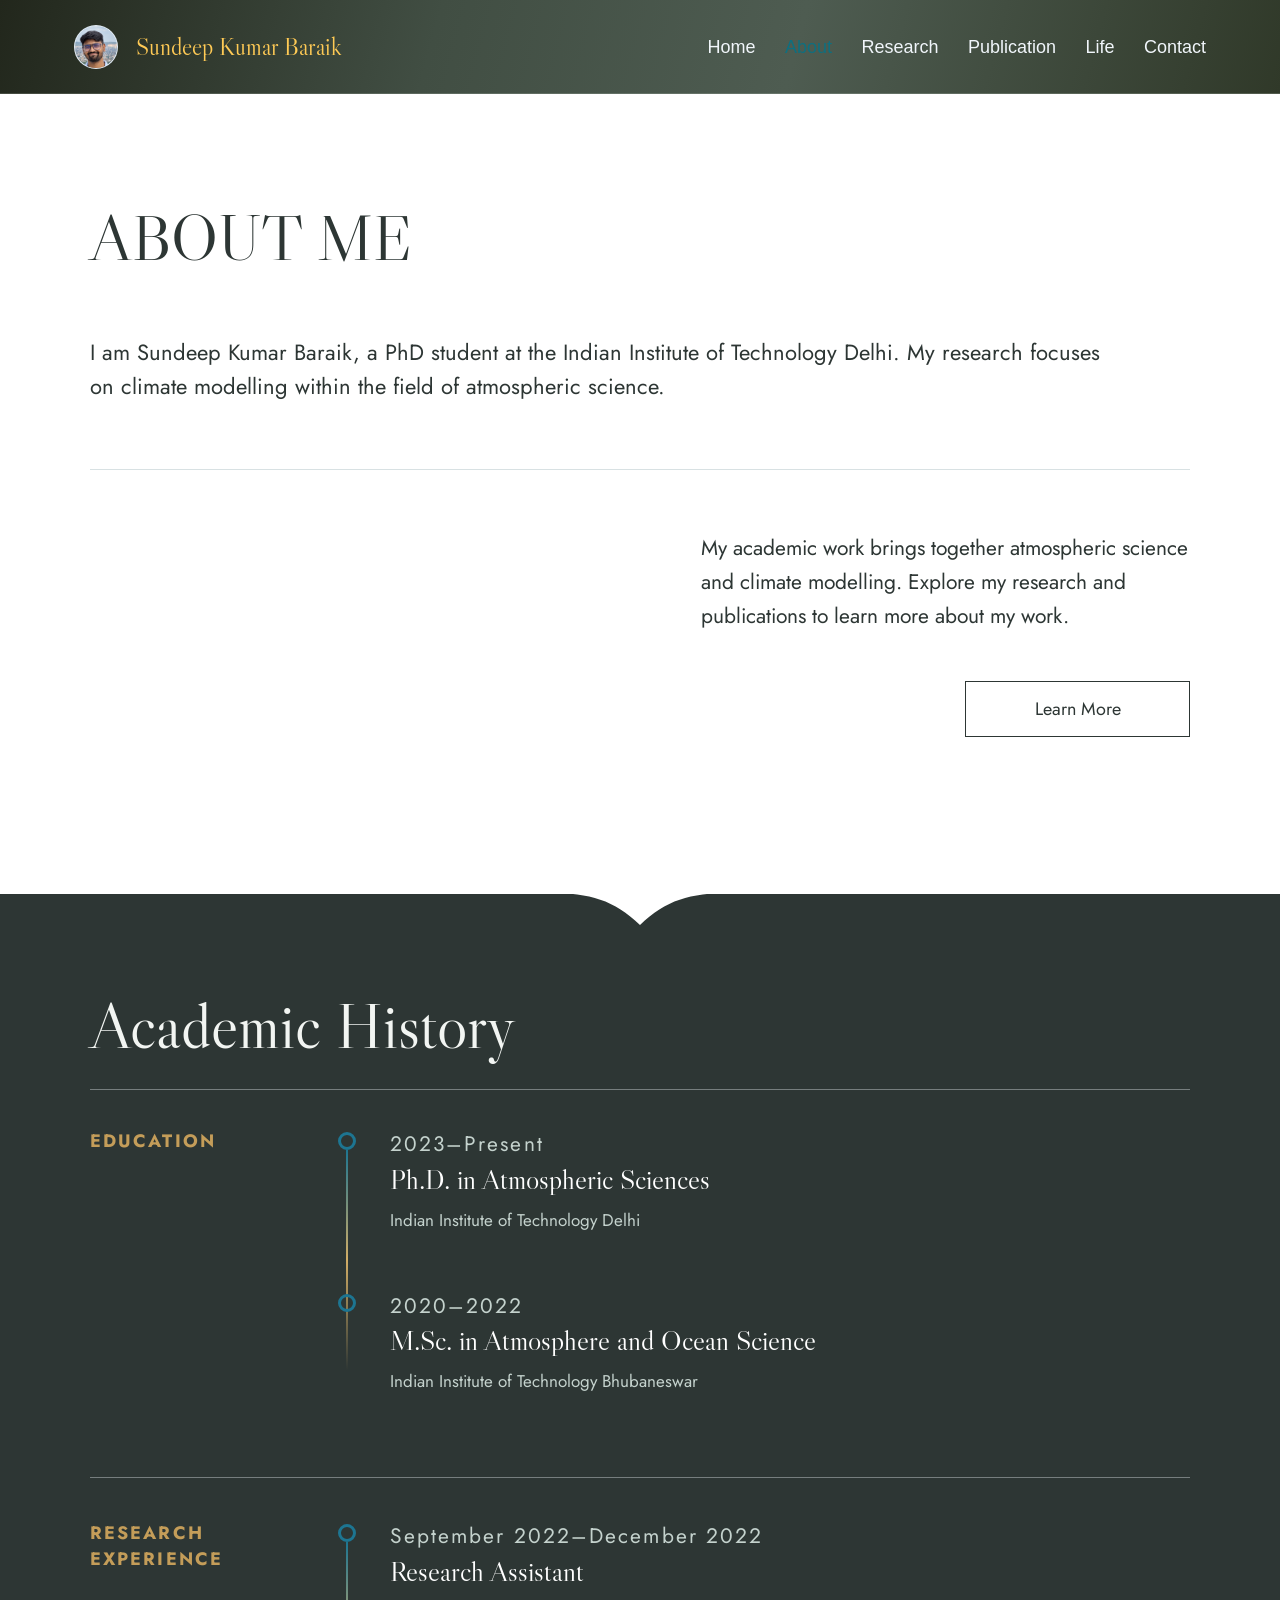
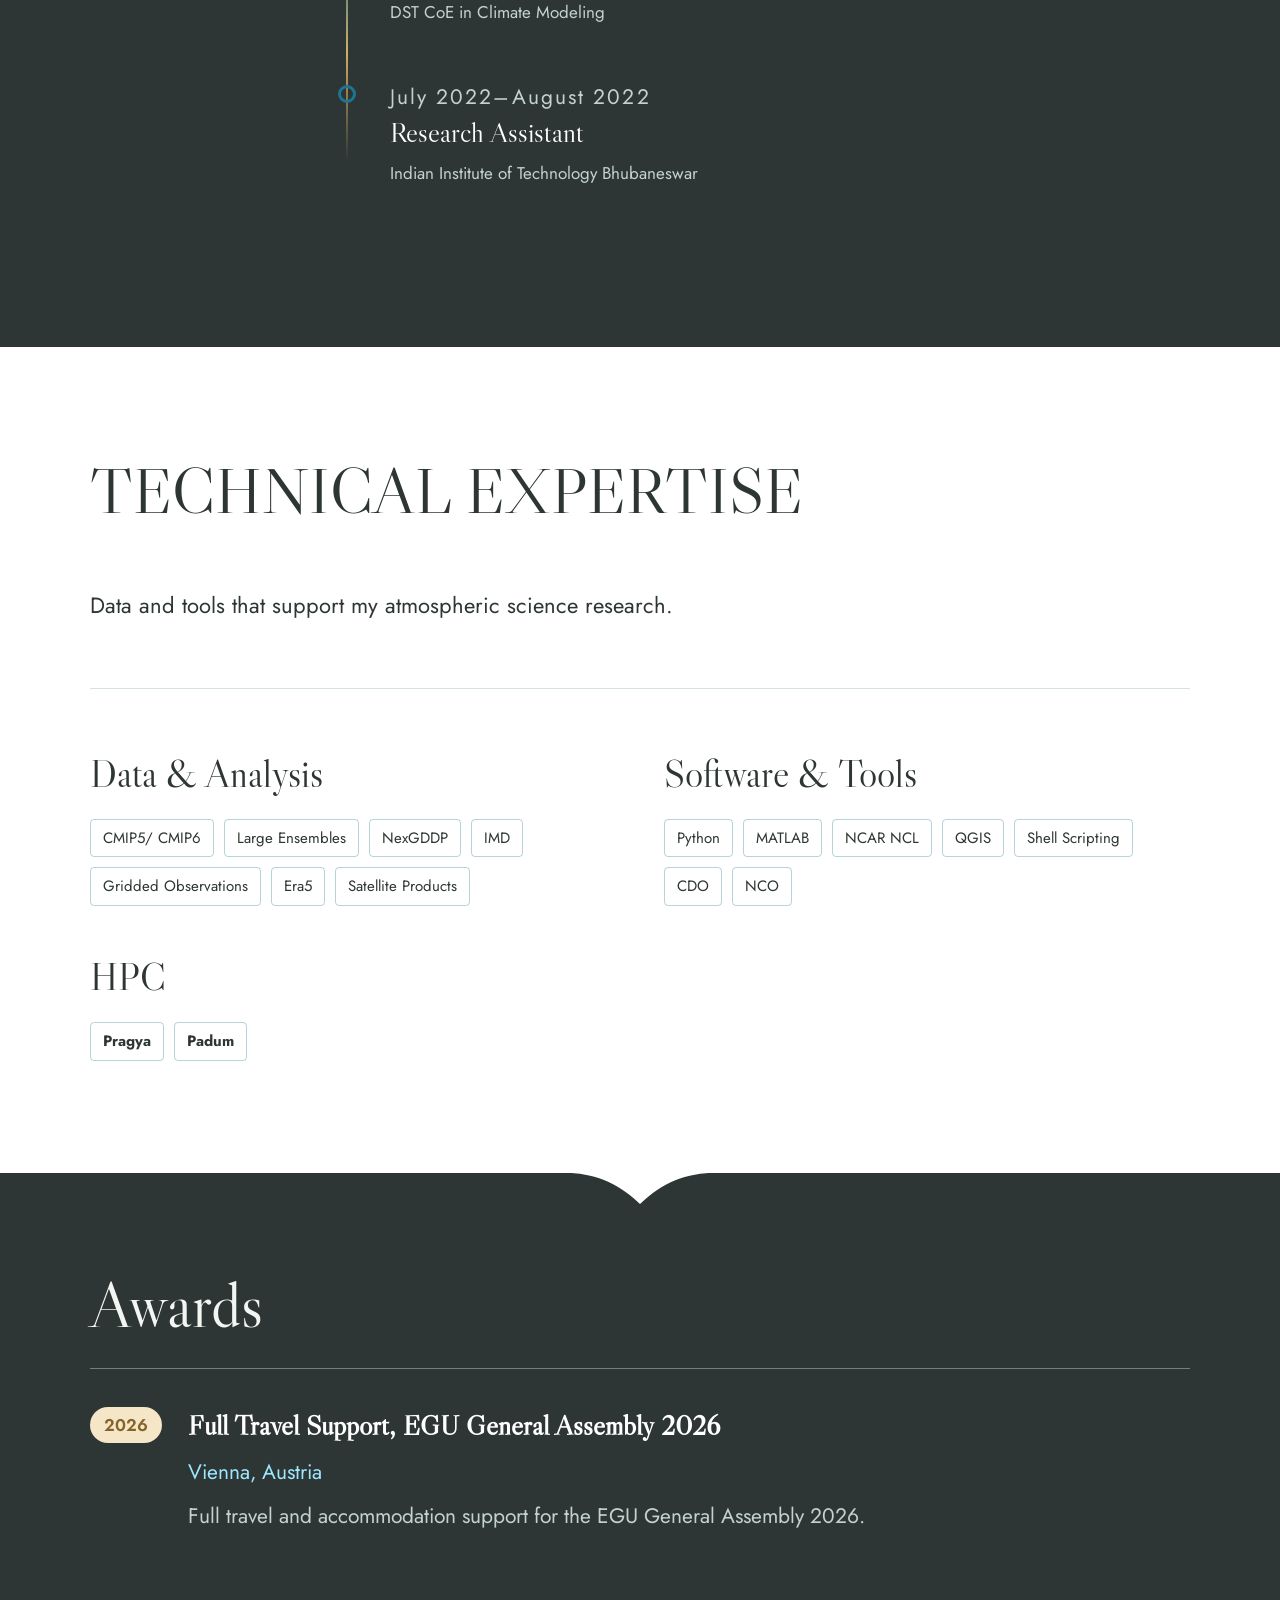
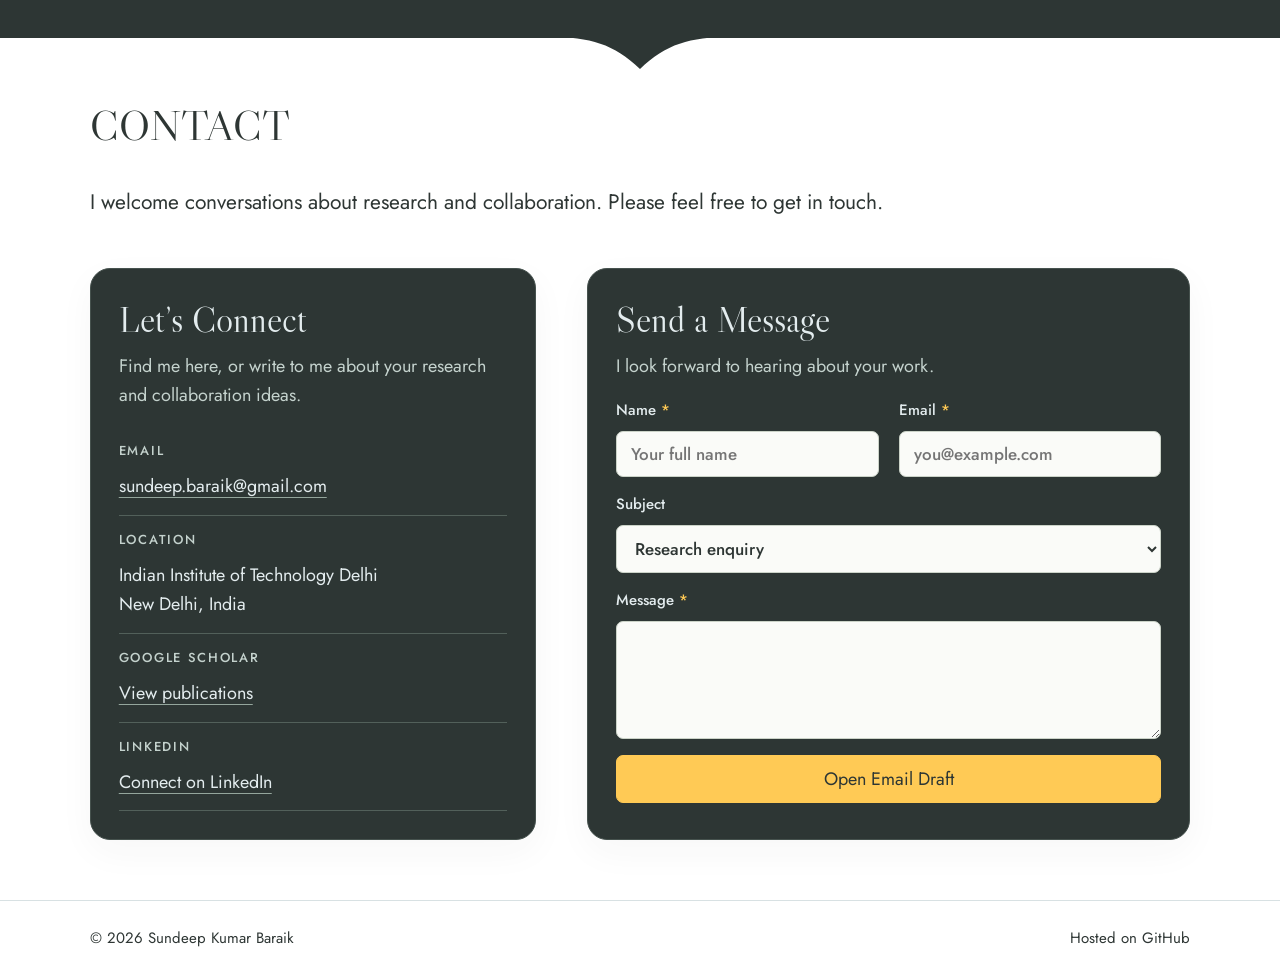
==== commit 33989eee: "Update portfolio pages and styling" ====
--- a/about.html
+++ b/about.html
@@ -1,9 +1,9 @@
-<!DOCTYPE html><html lang="en"><head><meta charset="UTF-8"><meta name="viewport" content="width=device-width,initial-scale=1"><title>About | Sundeep Kumar Baraik</title><link rel="stylesheet" href="styles.css"></head><body class="about-page"><header class="site-header"><a class="brand" href="index.html#home"><span class="brand-avatar"><img src="assets/sundeep-portrait-enhanced.png" alt=""></span><span class="brand-copy"><strong>Sundeep Kumar Baraik</strong></span></a><nav class="site-nav"><a href="index.html#home">Home</a><a href="about.html" aria-current="page">About</a><a href="research.html">Research</a><a href="publication.html">Publication</a><a href="life.html">Life</a><a href="index.html#contact">Contact</a></nav></header><main class="about-page-main"><section class="about-editorial" aria-labelledby="about-title"><div class="about-editorial-inner"><h1 id="about-title">About Me</h1><p class="about-editorial-intro">I am Sundeep Kumar Baraik, a PhD student at the Indian Institute of Technology Delhi. My research focuses on climate modelling within the field of atmospheric science.</p><div class="about-editorial-rule"></div><div class="about-editorial-lower"><div></div><div><p>My academic work brings together atmospheric science and climate modelling. Explore my research and publications to learn more about my work.</p><a class="about-learn" href="research.html">Learn More</a></div></div></div><svg class="about-editorial-dip" viewBox="0 0 180 32" aria-hidden="true"><path d="M0 0H180C140 0 116 7 90 32C64 7 40 0 0 0Z" fill="#2d3634"/></svg></section><section class="about-experience about-timeline"><div class="about-experience-inner"><h2>Academic History</h2><div class="timeline-rule"></div><div class="timeline-entry"><div class="timeline-label">Education</div><div class="timeline-marker"></div><div class="timeline-content"><p class="timeline-date">2023–Present</p><h3>Ph.D. in Atmospheric Sciences</h3><p class="timeline-place">Indian Institute of Technology Delhi</p></div></div><div class="timeline-entry education-last"><div class="timeline-label"></div><div class="timeline-marker"></div><div class="timeline-content"><p class="timeline-date">2020–2022</p><h3>M.Sc. in Atmosphere and Ocean Science</h3><p class="timeline-place">Indian Institute of Technology Bhubaneswar</p></div></div><div class="timeline-entry research-start"><div class="timeline-label">Research Experience</div><div class="timeline-marker"></div><div class="timeline-content"><p class="timeline-date">September 2022–December 2022</p><h3>Research Assistant</h3><p class="timeline-place">DST CoE in Climate Modeling</p></div></div><div class="timeline-entry education-last"><div class="timeline-label"></div><div class="timeline-marker"></div><div class="timeline-content"><p class="timeline-date">July 2022–August 2022</p><h3>Research Assistant</h3><p class="timeline-place">Indian Institute of Technology Bhubaneswar</p></div></div></div></section><section class="home-contact" id="contact" aria-labelledby="contact-title"><svg class="contact-dip" viewBox="0 0 180 32" aria-hidden="true"><path d="M0 0H180C140 0 116 7 90 32C64 7 40 0 0 0Z" fill="#2d3634"/></svg><div class="contact-inner"><h2 id="contact-title">Contact</h2><p class="contact-welcome">I welcome conversations about research and collaboration. Please feel free to get in touch.</p><div class="contact-layout"><div class="connect-panel"><h3>Let’s Connect</h3><p class="panel-intro">Find me here, or write to me about your research and collaboration ideas.</p><dl class="contact-links-grid"><div><dt>Email</dt><dd><a href="mailto:sundeep.baraik@gmail.com">sundeep.baraik@gmail.com</a></dd></div><div><dt>Location</dt><dd>Indian Institute of Technology Delhi<br>New Delhi, India</dd></div><div><dt>Google Scholar</dt><dd><a href="https://scholar.google.com/citations?user=TT_LjRwAAAAJ&amp;hl=en" target="_blank">View publications ↗</a></dd></div><div><dt>LinkedIn</dt><dd><a href="https://www.linkedin.com/in/sundeep-kumar-baraik-2a3049211/" target="_blank">Connect on LinkedIn ↗</a></dd></div></dl></div><div class="message-panel"><h3>Send a Message</h3><p class="panel-intro">I look forward to hearing about your work.</p><form class="message-compose" id="message-compose"><div class="message-fields"><label>Name <span>*</span><input name="name" placeholder="Your full name" required></label><label>Email <span>*</span><input name="email" type="email" placeholder="you@example.com" required></label></div><label>Subject<select name="topic"><option>Research enquiry</option><option>Collaboration</option></select></label><label>Message <span>*</span><textarea name="message" rows="4" required></textarea></label><button type="submit">Open Email Draft ↗</button></form></div></div></div></section></main><footer class="home-footer"><span>© 2026 Sundeep Kumar Baraik</span><span>Hosted on GitHub</span></footer><script src="contact.js" defer></script></body></html>
-
-
-
-
-
-
-
-
+<!DOCTYPE html><html lang="en"><head><meta charset="UTF-8"><meta name="viewport" content="width=device-width,initial-scale=1"><title>About | Sundeep Kumar Baraik</title><link rel="stylesheet" href="styles.css"></head><body class="about-page"><header class="site-header"><a class="brand" href="index.html#home"><span class="brand-avatar"><img src="assets/sundeep-portrait-enhanced.png" alt=""></span><span class="brand-copy"><strong>Sundeep Kumar Baraik</strong></span></a><nav class="site-nav"><a href="index.html#home">Home</a><a href="about.html" aria-current="page">About</a><a href="research.html">Research</a><a href="publication.html">Publication</a><a href="life.html">Life</a><a href="index.html#contact">Contact</a></nav></header><main class="about-page-main"><section class="about-editorial" aria-labelledby="about-title"><div class="about-editorial-inner"><h1 id="about-title">About Me</h1><p class="about-editorial-intro">I am Sundeep Kumar Baraik, a PhD student at the Indian Institute of Technology Delhi. My research focuses on climate modelling within the field of atmospheric science.</p><div class="about-editorial-rule"></div><div class="about-editorial-lower"><div></div><div><p>My academic work brings together atmospheric science and climate modelling. Explore my research and publications to learn more about my work.</p><a class="about-learn" href="research.html">Learn More</a></div></div></div></section><section class="about-experience about-timeline"><svg class="publication-dip" viewBox="0 0 180 32" aria-hidden="true" focusable="false"><path d="M0 0H180C140 0 116 7 90 32C64 7 40 0 0 0Z" fill="#ffffff"/></svg><div class="about-experience-inner"><h2>Academic History</h2><div class="timeline-rule"></div><div class="timeline-entry"><div class="timeline-label">Education</div><div class="timeline-marker"></div><div class="timeline-content"><p class="timeline-date">2023–Present</p><h3>Ph.D. in Atmospheric Sciences</h3><p class="timeline-place">Indian Institute of Technology Delhi</p></div></div><div class="timeline-entry education-last"><div class="timeline-label"></div><div class="timeline-marker"></div><div class="timeline-content"><p class="timeline-date">2020–2022</p><h3>M.Sc. in Atmosphere and Ocean Science</h3><p class="timeline-place">Indian Institute of Technology Bhubaneswar</p></div></div><div class="timeline-entry research-start"><div class="timeline-label">Research Experience</div><div class="timeline-marker"></div><div class="timeline-content"><p class="timeline-date">September 2022–December 2022</p><h3>Research Assistant</h3><p class="timeline-place">DST CoE in Climate Modeling</p></div></div><div class="timeline-entry education-last"><div class="timeline-label"></div><div class="timeline-marker"></div><div class="timeline-content"><p class="timeline-date">July 2022–August 2022</p><h3>Research Assistant</h3><p class="timeline-place">Indian Institute of Technology Bhubaneswar</p></div></div></div></section><section class="about-editorial technical-expertise" aria-labelledby="technical-expertise-title"><div class="about-editorial-inner"><h2 id="technical-expertise-title">Technical Expertise</h2><p class="about-editorial-intro">Data and tools that support my atmospheric science research.</p><div class="about-editorial-rule"></div><div class="expertise-columns"><div><h3>Data &amp; Analysis</h3><ul class="expertise-tags"><li>CMIP5/ CMIP6</li><li>Large Ensembles</li><li>NexGDDP</li><li>IMD</li><li>Gridded Observations</li><li>Era5</li><li>Satellite Products</li></ul></div><div><h3>Software &amp; Tools</h3><ul class="expertise-tags"><li>Python</li><li>MATLAB</li><li>NCAR NCL</li><li>QGIS</li><li>Shell Scripting</li><li>CDO</li><li>NCO</li></ul></div><div><h3>HPC</h3><ul class="expertise-tags"><li><strong>Pragya</strong></li><li><strong>Padum</strong></li></ul></div></div></div></section><section class="about-experience about-timeline awards-section" aria-labelledby="awards-title"><svg class="publication-dip" viewBox="0 0 180 32" aria-hidden="true" focusable="false"><path d="M0 0H180C140 0 116 7 90 32C64 7 40 0 0 0Z" fill="#ffffff"/></svg><div class="about-experience-inner"><h2 id="awards-title">Awards</h2><div class="timeline-rule"></div><article class="award-entry"><span class="award-year">2026</span><div class="award-content"><h3>Full Travel Support, EGU General Assembly 2026</h3><p class="award-location">Vienna, Austria</p><p>Full travel and accommodation support for the EGU General Assembly 2026.</p></div></article></div></section><section class="home-contact" id="contact" aria-labelledby="contact-title"><svg class="contact-dip" viewBox="0 0 180 32" aria-hidden="true"><path d="M0 0H180C140 0 116 7 90 32C64 7 40 0 0 0Z" fill="#ffffff"/></svg><div class="contact-inner"><h2 id="contact-title">Contact</h2><p class="contact-welcome">I welcome conversations about research and collaboration. Please feel free to get in touch.</p><div class="contact-layout"><div class="connect-panel"><h3>Let’s Connect</h3><p class="panel-intro">Find me here, or write to me about your research and collaboration ideas.</p><dl class="contact-links-grid"><div><dt>Email</dt><dd><a href="mailto:sundeep.baraik@gmail.com">sundeep.baraik@gmail.com</a></dd></div><div><dt>Location</dt><dd>Indian Institute of Technology Delhi<br>New Delhi, India</dd></div><div><dt>Google Scholar</dt><dd><a href="https://scholar.google.com/citations?user=TT_LjRwAAAAJ&amp;hl=en" target="_blank">View publications</a></dd></div><div><dt>LinkedIn</dt><dd><a href="https://www.linkedin.com/in/sundeep-kumar-baraik-2a3049211/" target="_blank">Connect on LinkedIn</a></dd></div></dl></div><div class="message-panel"><h3>Send a Message</h3><p class="panel-intro">I look forward to hearing about your work.</p><form class="message-compose" id="message-compose"><div class="message-fields"><label>Name <span>*</span><input name="name" placeholder="Your full name" required></label><label>Email <span>*</span><input name="email" type="email" placeholder="you@example.com" required></label></div><label>Subject<select name="topic"><option>Research enquiry</option><option>Collaboration</option></select></label><label>Message <span>*</span><textarea name="message" rows="4" required></textarea></label><button type="submit">Open Email Draft</button></form></div></div></div></section></main><footer class="home-footer"><span>© 2026 Sundeep Kumar Baraik</span><span>Hosted on GitHub</span></footer><script src="contact.js" defer></script></body></html>
+
+
+
+
+
+
+
+
--- a/styles.css
+++ b/styles.css
@@ -307,10 +307,10 @@
    If you like this style, we can later copy the same visual language to CV and Research.
 
    Quick edits:
-   - Header color: change .home-page .site-header background.
+   - Header color: change :is(.home-page, .research-view) .site-header background.
    - Homepage font: change .home-page font-family.
    - Big name color/size: change .home-page .hero-copy h1.
-   - Header nav color: change .home-page .site-nav and .home-page .site-nav a:hover.
+   - Header nav color: change :is(.home-page, .research-view) .site-nav and :is(.home-page, .research-view) .site-nav a:hover.
 */
 .home-page {
   color: #272221;
@@ -318,7 +318,7 @@
   font-family: "Avenir Next", "Segoe UI", Arial, Helvetica, sans-serif;
 }
 
-.home-page .site-header {
+:is(.home-page, .research-view) .site-header {
   min-height: 88.48px;
   align-items: center;
   justify-content: space-between;
@@ -328,11 +328,11 @@
   box-shadow: 0 18px 54px rgba(24, 31, 22, 0.16);
 }
 
-.home-page .brand-mark {
+:is(.home-page, .research-view) .brand-mark {
   background: #c6d9e8;
 }
 
-.home-page .brand-avatar {
+:is(.home-page, .research-view) .brand-avatar {
   position: relative;
   display: block;
   width: 44px;
@@ -344,7 +344,7 @@
   background: #c6d9e8;
 }
 
-.home-page .brand-avatar img {
+:is(.home-page, .research-view) .brand-avatar img {
   position: absolute;
   width: 250%;
   max-width: none;
@@ -353,28 +353,28 @@
   top: -90%;
 }
 
-.home-page .brand-mark::after {
+:is(.home-page, .research-view) .brand-mark::after {
   background: #c6d9e8;
 }
 
-.home-page .brand-copy strong,
-.home-page .brand-copy span {
+:is(.home-page, .research-view) .brand-copy strong,
+:is(.home-page, .research-view) .brand-copy span {
   color: #f1f6fb;
 }
 
-.home-page .brand-copy strong {
+:is(.home-page, .research-view) .brand-copy strong {
   color: #ffca55;
   font-family: "ITC Founder's Caslon", "Founders Caslon", "Libre Caslon Display", Georgia, "Times New Roman", serif;
   font-size: 24px;
   font-weight: 480;
 }
 
-.home-page .brand-copy span {
+:is(.home-page, .research-view) .brand-copy span {
   font-family: Arial, Helvetica, sans-serif;
   font-size: 15px;
 }
 
-.home-page .site-nav {
+:is(.home-page, .research-view) .site-nav {
   width: auto;
   justify-content: flex-end;
   gap: clamp(16px, 2.3vw, 36px);
@@ -386,11 +386,11 @@
   line-height: 1;
 }
 
-.home-page .site-nav a:hover {
+:is(.home-page, .research-view) .site-nav a:hover {
   color: #b8dafa;
 }
 
-.home-page .site-nav a:last-child {
+:is(.home-page, .research-view) .site-nav a:last-child {
   min-width: 0;
   margin-left: 0;
   padding: 0;
@@ -402,7 +402,7 @@
   font-weight: inherit;
 }
 
-.home-page .site-nav a:last-child:hover {
+:is(.home-page, .research-view) .site-nav a:last-child:hover {
   color: #b8dafa;
   background: transparent;
 }
@@ -1520,6 +1520,7 @@
 
 /* Published Papers heading white band. */
 .papers-heading {
+  position: relative;
   display: grid;
   min-height: 340px;
   place-items: center;
@@ -1573,6 +1574,24 @@
 .publication-list-section {
   padding: 36px min(12vw, 250px) 110px;
   background: var(--paper);
+}
+
+.publication-group {
+  max-width: 1120px;
+  margin: 0 auto;
+}
+
+.publication-group + .publication-group {
+  margin-top: 56px;
+}
+
+.publication-group h2 {
+  margin: 0 0 24px;
+  color: var(--navy);
+  font-family: "Libre Caslon Display", Georgia, serif;
+  font-size: clamp(28px, 3vw, 40px);
+  font-weight: 400;
+  line-height: 1.2;
 }
 
 /* Ordered publication list.
@@ -1773,19 +1792,19 @@
 
   /* Homepage-only version of the mobile header rules.
      Needed because the homepage has stronger scoped header styles above. */
-  .home-page .site-header {
+  :is(.home-page, .research-view) .site-header {
     align-items: flex-start;
     flex-direction: column;
     padding: 16.8px 24px;
   }
 
-  .home-page .site-nav {
+  :is(.home-page, .research-view) .site-nav {
     justify-content: flex-start;
     gap: 18px 28px;
     font-size: 18px;
   }
 
-  .home-page .site-nav a:last-child {
+  :is(.home-page, .research-view) .site-nav a:last-child {
     min-width: 0;
     margin-left: 0;
     padding: 0;
@@ -1865,7 +1884,7 @@
   }
 
   /* Homepage-only phone typography. */
-  .home-page .brand-copy strong {
+  :is(.home-page, .research-view) .brand-copy strong {
     font-size: 20px;
   }
 
@@ -1873,28 +1892,196 @@
     font-size: 33.6px;
   }
 
-  .home-page .site-nav {
+  :is(.home-page, .research-view) .site-nav {
     font-size: 16.2px;
   }
 
-  .home-page .site-nav a:last-child {
+  :is(.home-page, .research-view) .site-nav a:last-child {
     min-width: 0;
     padding: 0;
     font-size: inherit;
   }
 }
+/* Publication entries reuse the homepage Latest Publication typography and layout. */
+.publication-view .publication-list-section {
+  padding: 110px 6.3vw 120px;
+  background: #2d3634;
+  color: #e3ecee;
+}
+.publication-view .publication-group { max-width: 1660px; }
+.publication-view .publication-group + .publication-group { margin-top: 88px; }
+.publication-view .publication-group h2 {
+  margin: 0 0 44px;
+  color: inherit;
+  font-size: clamp(40px, 3.3vw, 62px);
+  line-height: 1.1;
+}
+.publication-view .publication-list { max-width: none; gap: 44px; color: inherit; }
+.publication-view .publication-list li {
+  padding: 44px 0 0;
+  border: 0;
+  border-top: 1px solid rgba(227, 236, 238, 0.65);
+  background: transparent;
+  font-weight: 400;
+  line-height: normal;
+}
+.publication-view .publication-list li::before { content: none; }
+.publication-empty {
+  margin: 0;
+  padding-top: 44px;
+  border-top: 1px solid rgba(227, 236, 238, 0.65);
+  color: inherit;
+  font-size: 18px;
+  line-height: 1.6;
+}
+.publication-read-more:focus-visible { outline: 2px solid #ffca55; outline-offset: 5px; }
+.publication-details { display: block; }
+.publication-details summary {
+  list-style: none;
+  width: fit-content;
+  padding-bottom: 7px;
+  border-bottom: 1px solid #a9bdb7;
+  font-size: 18px;
+  cursor: pointer;
+}
+.publication-details summary:hover { color: #ffca55; border-color: currentColor; }
+.publication-details summary::-webkit-details-marker { display: none; }
+.latest-content .publication-details > p { margin-top: 20px; }
+@media (max-width: 700px) {
+  .publication-view .publication-list-section { padding: 76px 7vw; }
+  .publication-view .publication-group + .publication-group { margin-top: 64px; }
+}
+
 .about-editorial { position: relative; padding: 104px 7vw 112px; background: #fff; color: #2d3634; font-family: "Jost", sans-serif; }
 .about-editorial-inner { max-width: 1640px; margin: 0 auto; }
-.about-editorial h1 { margin: 0 0 58px; font-family: "Libre Caslon Display", Georgia, serif; font-size: clamp(58px, 5vw, 82px); font-weight: 400; text-transform: uppercase; }
+.about-editorial h1,
+.technical-expertise h2 { margin: 0 0 58px; font-family: "Libre Caslon Display", Georgia, serif; font-size: clamp(58px, 5vw, 82px); font-weight: 400; text-transform: uppercase; }
+.expertise-columns { display: grid; grid-template-columns: repeat(2, minmax(0, 1fr)); gap: 48px; }
+.expertise-tags { display: flex; flex-wrap: wrap; gap: 10px; margin: 22px 0 0; padding: 0; list-style: none; }
+.expertise-tags li { padding: 7px 12px; border: 1px solid rgba(15, 111, 127, 0.3); border-radius: 4px; font-size: 15px; line-height: 1.5; }
+.expertise-columns h3 { margin: 0; font-family: "Libre Caslon Display", Georgia, serif; font-size: clamp(30px, 3vw, 42px); font-weight: 400; line-height: 1.2; }
+@media (max-width: 700px) {
+  .technical-expertise h2 { font-size: clamp(36px, 8vw, 58px); overflow-wrap: break-word; }
+  .expertise-columns { grid-template-columns: 1fr; gap: 34px; }
+}
 .about-editorial-intro { max-width: 1030px; margin: 0; font-size: 22px; line-height: 1.55; }
+.research-editorial .about-editorial-intro + .about-editorial-intro {
+  margin-top: 24px;
+}
+
+/* Research projects share Academic History's dark background and typography. */
+.research-editorial + .section-divider {
+  display: none;
+}
+
+.projects-section {
+  position: relative;
+  padding: 92px 7vw 100px;
+  background: #2d3634;
+  color: #e3ecee;
+  font-family: "Jost", "Segoe UI", sans-serif;
+}
+
+.projects-inner {
+  max-width: 1640px;
+  margin-inline: auto;
+}
+
+.projects-section h2 {
+  margin: 0 0 52px;
+  color: #f2f5f2;
+  font-family: "Libre Caslon Display", Georgia, serif;
+  font-size: clamp(48px, 5vw, 76px);
+  font-weight: 400;
+  line-height: 1.1;
+}
+
+.project-entry {
+  display: grid;
+  grid-template-columns: minmax(0, 1fr);
+  gap: 32px;
+  padding: 44px 0;
+  border-top: 1px solid rgba(227, 236, 238, 0.3);
+}
+
+.project-entry:last-child {
+  padding-bottom: 0;
+}
+
+.project-number {
+  color: #ffca55;
+  font-size: 16px;
+  letter-spacing: 0.12em;
+  padding-top: 9px;
+}
+
+.project-copy {
+  max-width: none;
+}
+
+.project-copy h3 {
+  margin: 0 0 20px;
+  color: #ffca55;
+  font-family: "Libre Caslon Display", Georgia, serif;
+  font-size: clamp(30px, 2.6vw, 40px);
+  font-weight: 400;
+  line-height: 1.2;
+}
+
+.project-copy p {
+  margin: 0;
+  color: #c4d2cd;
+  font-size: 20px;
+  line-height: 1.65;
+}
+
+.project-read-more {
+  display: flex;
+  width: fit-content;
+  align-items: center;
+  gap: 18px;
+  min-height: 46px;
+  margin-top: 26px;
+  margin-left: auto;
+  padding: 10px 22px;
+  border: 1px solid #ffca55;
+  border-radius: 5px;
+  color: #ffca55;
+  font-size: 17px;
+  transition: background 140ms ease, color 140ms ease;
+}
+
+.project-read-more[aria-disabled="true"] {
+  cursor: default;
+}
+
+.project-read-more[href]:hover,
+.project-read-more[href]:focus-visible {
+  color: #2d3634;
+  background: #ffca55;
+}
+
+@media (max-width: 700px) {
+  .projects-section { padding: 68px 7vw 76px; }
+  .project-entry { grid-template-columns: 1fr; gap: 14px; padding-top: 30px; }
+  .project-copy p { font-size: 18px; }
+}
 .about-editorial-rule { height: 1px; margin: 66px 0 62px; background: #d8e1e3; }
 .about-editorial-lower { display: grid; grid-template-columns: 1fr minmax(380px, .8fr); min-height: 250px; }
 .about-editorial-lower p { margin: 0; font-size: 21px; line-height: 1.6; }
 .about-learn { display: flex; width: 225px; min-height: 56px; align-items: center; justify-content: center; margin: 48px 0 0 auto; border: 1px solid #2d3634; color: #2d3634; font-size: 18px; }
 .about-editorial-dip { position: absolute; bottom: -1px; left: 50%; width: 180px; height: 32px; transform: translateX(-50%) rotate(180deg); }
 @media (max-width: 700px) { .about-editorial { padding: 70px 7vw 90px; } .about-editorial-lower { grid-template-columns: 1fr; gap: 34px; } .about-learn { margin-left: 0; } }
-.about-experience { padding: 92px 7vw 104px; background: #2d3634; color: #e3ecee; font-family: "Jost", sans-serif; }
+.about-experience { position: relative; padding: 92px 7vw 104px; background: #2d3634; color: #e3ecee; font-family: "Jost", sans-serif; }
 .about-experience-inner { max-width: 1640px; margin: 0 auto; }
+/* Awards reuse Academic History's section background and heading typography. */
+.award-entry { display: grid; grid-template-columns: auto minmax(0, 1fr); gap: 26px; align-items: start; }
+.award-year { padding: 6px 14px; border-radius: 999px; background: #f5e6c8; color: #856329; font-size: 17px; font-weight: 600; }
+.award-content h3 { margin: 0 0 12px; color: #fff; font-family: "Libre Caslon Display", Georgia, serif; font-size: 28px; font-weight: 600; line-height: 1.35; }
+.award-content p { font-weight: 400; }
+.award-content .award-location { margin-bottom: 10px; color: #9ee8ff; }
+.awards-section + .home-contact .contact-dip path { fill: #2d3634; }
+@media (max-width: 700px) { .award-entry { gap: 16px; } .award-content h3 { font-size: 25px; } }
 .about-experience h2 { margin: 0 0 24px; color: #f2f5f2; font-family: "Libre Caslon Display", Georgia, serif; font-size: clamp(42px, 4vw, 62px); font-weight: 400; text-transform: uppercase; }
 .about-experience p { max-width: 920px; margin: 0; color: #c4d2cd; font-size: 21px; line-height: 1.6; }
 .about-experience-rule { height: 1px; margin: 62px 0; background: rgba(227,236,238,.45); }
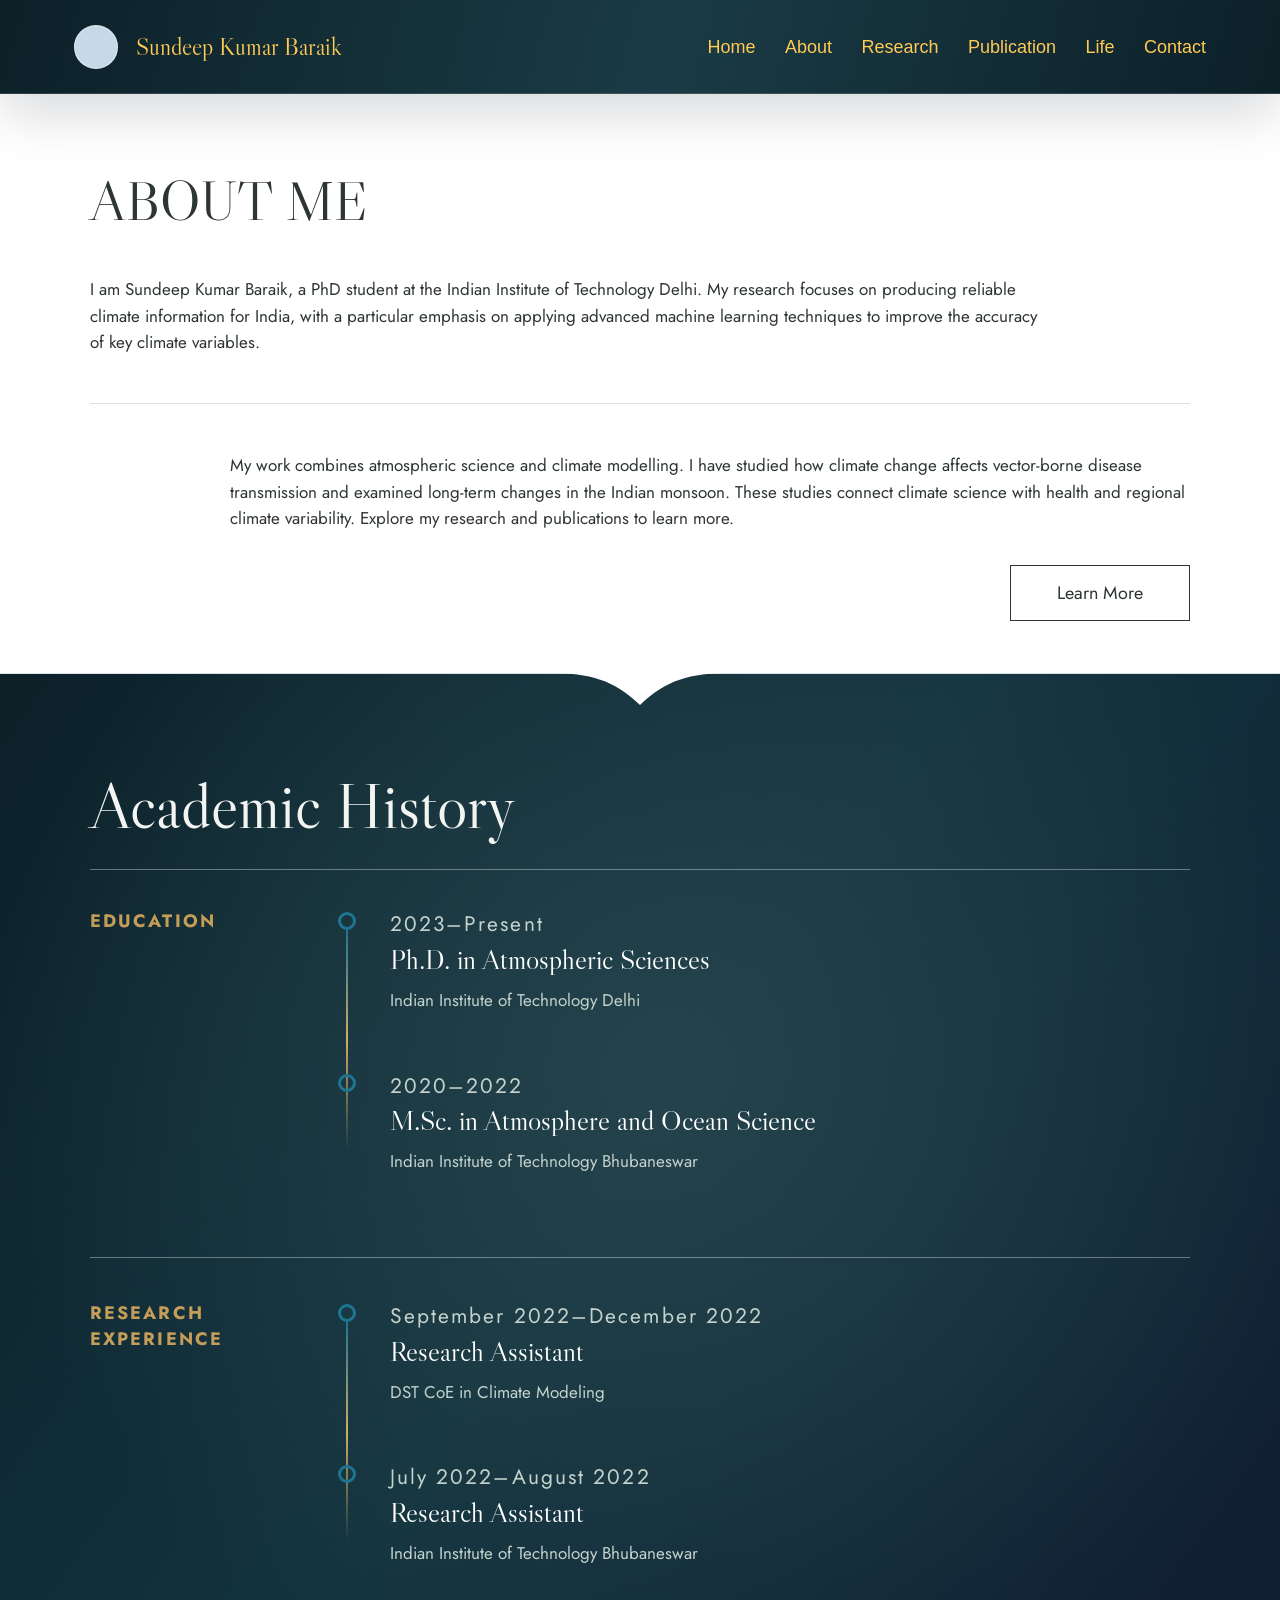
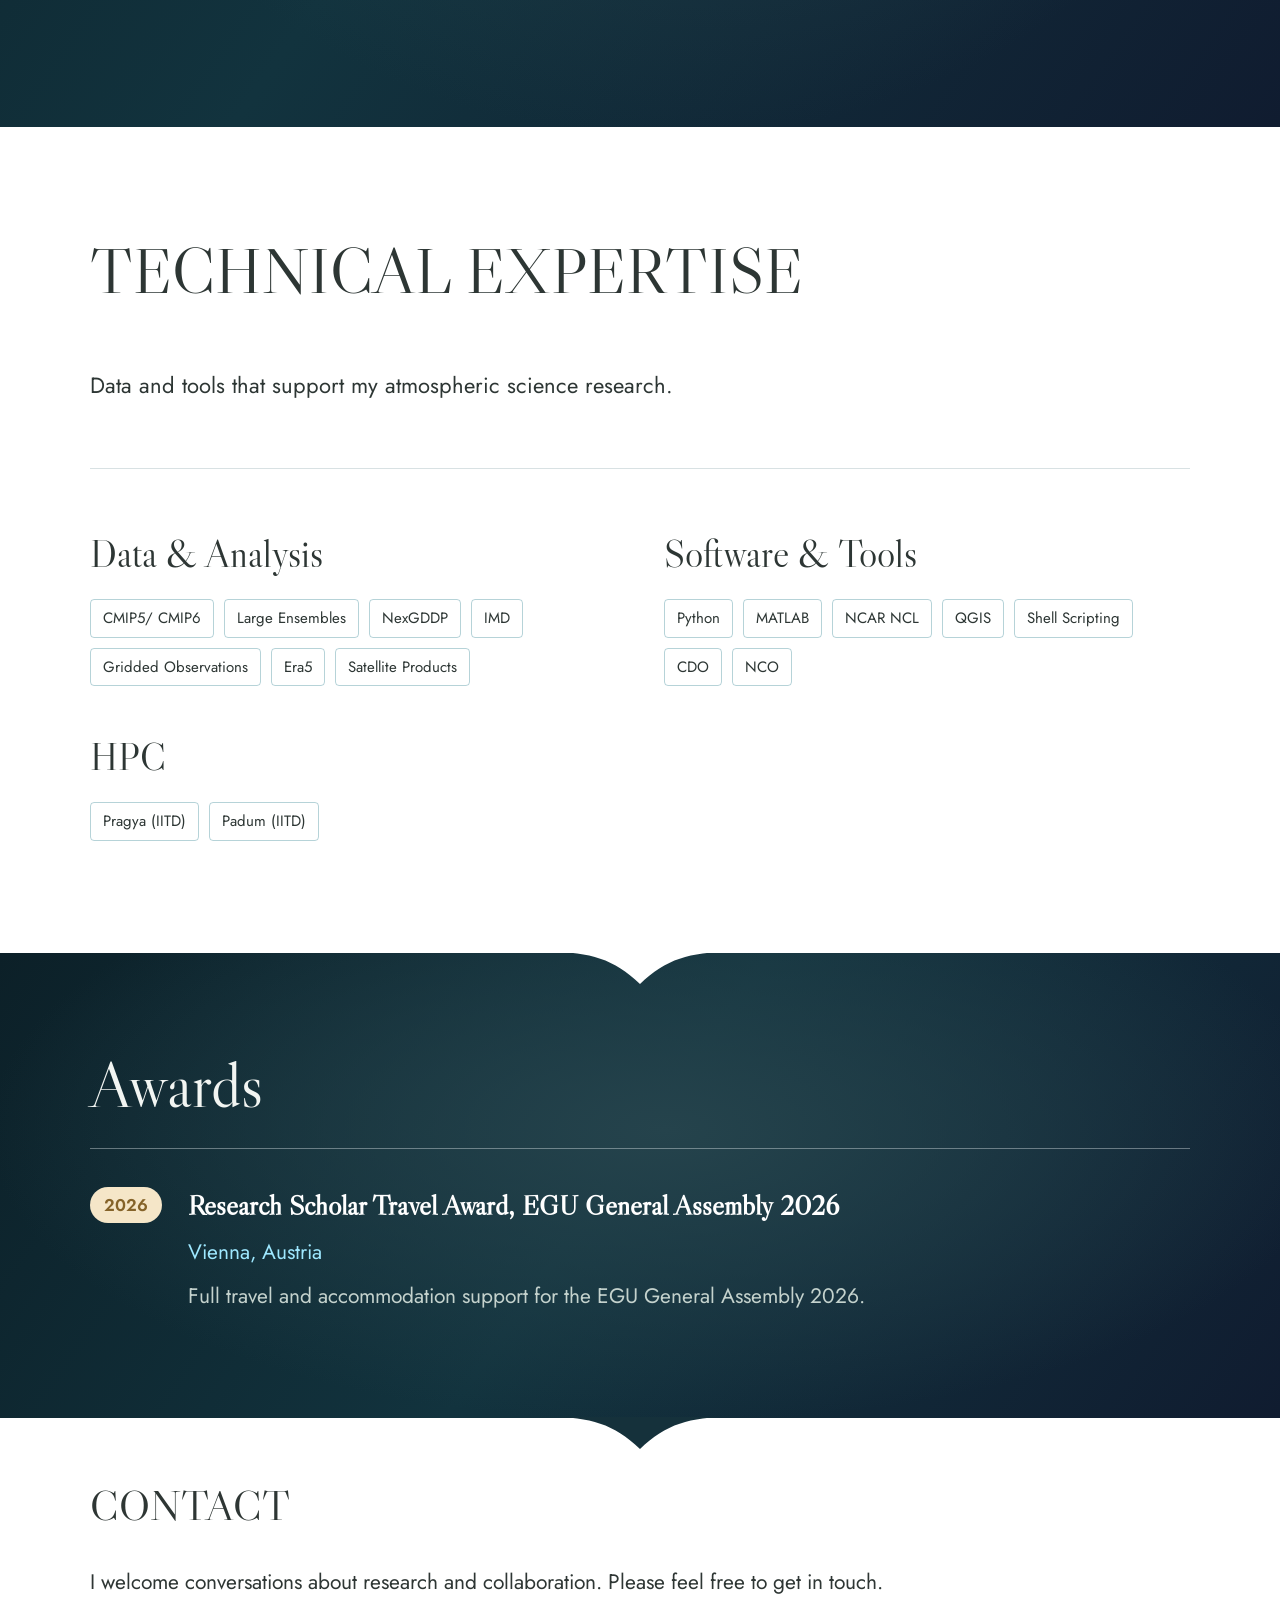
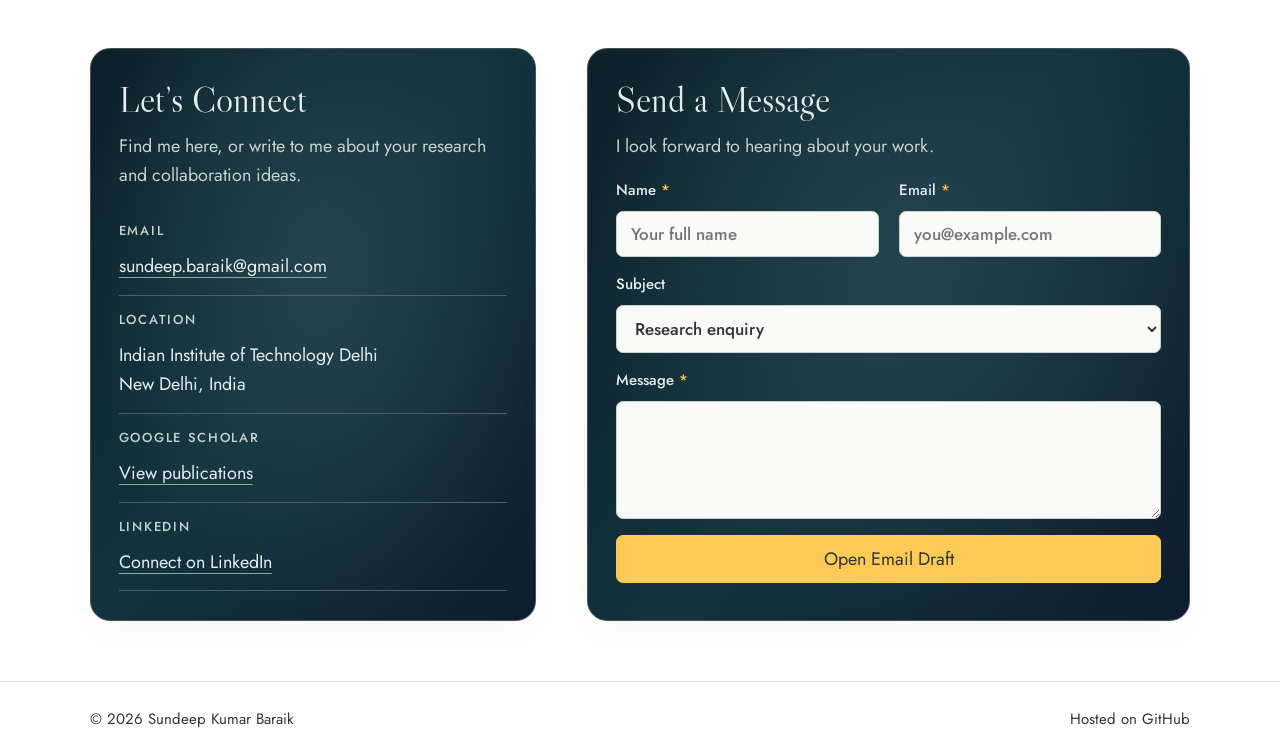
==== commit 71ac707e: "Add files via upload" ====
--- a/about.html
+++ b/about.html
@@ -1,9 +1,226 @@
-<!DOCTYPE html><html lang="en"><head><meta charset="UTF-8"><meta name="viewport" content="width=device-width,initial-scale=1"><title>About | Sundeep Kumar Baraik</title><link rel="stylesheet" href="styles.css"></head><body class="about-page"><header class="site-header"><a class="brand" href="index.html#home"><span class="brand-avatar"><img src="assets/sundeep-portrait-enhanced.png" alt=""></span><span class="brand-copy"><strong>Sundeep Kumar Baraik</strong></span></a><nav class="site-nav"><a href="index.html#home">Home</a><a href="about.html" aria-current="page">About</a><a href="research.html">Research</a><a href="publication.html">Publication</a><a href="life.html">Life</a><a href="index.html#contact">Contact</a></nav></header><main class="about-page-main"><section class="about-editorial" aria-labelledby="about-title"><div class="about-editorial-inner"><h1 id="about-title">About Me</h1><p class="about-editorial-intro">I am Sundeep Kumar Baraik, a PhD student at the Indian Institute of Technology Delhi. My research focuses on climate modelling within the field of atmospheric science.</p><div class="about-editorial-rule"></div><div class="about-editorial-lower"><div></div><div><p>My academic work brings together atmospheric science and climate modelling. Explore my research and publications to learn more about my work.</p><a class="about-learn" href="research.html">Learn More</a></div></div></div></section><section class="about-experience about-timeline"><svg class="publication-dip" viewBox="0 0 180 32" aria-hidden="true" focusable="false"><path d="M0 0H180C140 0 116 7 90 32C64 7 40 0 0 0Z" fill="#ffffff"/></svg><div class="about-experience-inner"><h2>Academic History</h2><div class="timeline-rule"></div><div class="timeline-entry"><div class="timeline-label">Education</div><div class="timeline-marker"></div><div class="timeline-content"><p class="timeline-date">2023–Present</p><h3>Ph.D. in Atmospheric Sciences</h3><p class="timeline-place">Indian Institute of Technology Delhi</p></div></div><div class="timeline-entry education-last"><div class="timeline-label"></div><div class="timeline-marker"></div><div class="timeline-content"><p class="timeline-date">2020–2022</p><h3>M.Sc. in Atmosphere and Ocean Science</h3><p class="timeline-place">Indian Institute of Technology Bhubaneswar</p></div></div><div class="timeline-entry research-start"><div class="timeline-label">Research Experience</div><div class="timeline-marker"></div><div class="timeline-content"><p class="timeline-date">September 2022–December 2022</p><h3>Research Assistant</h3><p class="timeline-place">DST CoE in Climate Modeling</p></div></div><div class="timeline-entry education-last"><div class="timeline-label"></div><div class="timeline-marker"></div><div class="timeline-content"><p class="timeline-date">July 2022–August 2022</p><h3>Research Assistant</h3><p class="timeline-place">Indian Institute of Technology Bhubaneswar</p></div></div></div></section><section class="about-editorial technical-expertise" aria-labelledby="technical-expertise-title"><div class="about-editorial-inner"><h2 id="technical-expertise-title">Technical Expertise</h2><p class="about-editorial-intro">Data and tools that support my atmospheric science research.</p><div class="about-editorial-rule"></div><div class="expertise-columns"><div><h3>Data &amp; Analysis</h3><ul class="expertise-tags"><li>CMIP5/ CMIP6</li><li>Large Ensembles</li><li>NexGDDP</li><li>IMD</li><li>Gridded Observations</li><li>Era5</li><li>Satellite Products</li></ul></div><div><h3>Software &amp; Tools</h3><ul class="expertise-tags"><li>Python</li><li>MATLAB</li><li>NCAR NCL</li><li>QGIS</li><li>Shell Scripting</li><li>CDO</li><li>NCO</li></ul></div><div><h3>HPC</h3><ul class="expertise-tags"><li><strong>Pragya</strong></li><li><strong>Padum</strong></li></ul></div></div></div></section><section class="about-experience about-timeline awards-section" aria-labelledby="awards-title"><svg class="publication-dip" viewBox="0 0 180 32" aria-hidden="true" focusable="false"><path d="M0 0H180C140 0 116 7 90 32C64 7 40 0 0 0Z" fill="#ffffff"/></svg><div class="about-experience-inner"><h2 id="awards-title">Awards</h2><div class="timeline-rule"></div><article class="award-entry"><span class="award-year">2026</span><div class="award-content"><h3>Full Travel Support, EGU General Assembly 2026</h3><p class="award-location">Vienna, Austria</p><p>Full travel and accommodation support for the EGU General Assembly 2026.</p></div></article></div></section><section class="home-contact" id="contact" aria-labelledby="contact-title"><svg class="contact-dip" viewBox="0 0 180 32" aria-hidden="true"><path d="M0 0H180C140 0 116 7 90 32C64 7 40 0 0 0Z" fill="#ffffff"/></svg><div class="contact-inner"><h2 id="contact-title">Contact</h2><p class="contact-welcome">I welcome conversations about research and collaboration. Please feel free to get in touch.</p><div class="contact-layout"><div class="connect-panel"><h3>Let’s Connect</h3><p class="panel-intro">Find me here, or write to me about your research and collaboration ideas.</p><dl class="contact-links-grid"><div><dt>Email</dt><dd><a href="mailto:sundeep.baraik@gmail.com">sundeep.baraik@gmail.com</a></dd></div><div><dt>Location</dt><dd>Indian Institute of Technology Delhi<br>New Delhi, India</dd></div><div><dt>Google Scholar</dt><dd><a href="https://scholar.google.com/citations?user=TT_LjRwAAAAJ&amp;hl=en" target="_blank">View publications</a></dd></div><div><dt>LinkedIn</dt><dd><a href="https://www.linkedin.com/in/sundeep-kumar-baraik-2a3049211/" target="_blank">Connect on LinkedIn</a></dd></div></dl></div><div class="message-panel"><h3>Send a Message</h3><p class="panel-intro">I look forward to hearing about your work.</p><form class="message-compose" id="message-compose"><div class="message-fields"><label>Name <span>*</span><input name="name" placeholder="Your full name" required></label><label>Email <span>*</span><input name="email" type="email" placeholder="you@example.com" required></label></div><label>Subject<select name="topic"><option>Research enquiry</option><option>Collaboration</option></select></label><label>Message <span>*</span><textarea name="message" rows="4" required></textarea></label><button type="submit">Open Email Draft</button></form></div></div></div></section></main><footer class="home-footer"><span>© 2026 Sundeep Kumar Baraik</span><span>Hosted on GitHub</span></footer><script src="contact.js" defer></script></body></html>
-
-
-
-
-
-
-
-
+<!DOCTYPE html>
+<html lang="en">
+  <head>
+    <meta charset="UTF-8">
+    <meta name="viewport" content="width=device-width,initial-scale=1">
+    <title>About | Sundeep Kumar Baraik</title>
+    <link rel="stylesheet" href="styles.css">
+  </head>
+  <body class="about-page">
+    <header class="site-header">
+      <a class="brand" href="index.html#home">
+        <span class="brand-avatar">
+          <img src="assets/sundeep-portrait-extended.png" alt="">
+        </span>
+        <span class="brand-copy">
+          <strong>Sundeep Kumar Baraik</strong>
+        </span>
+      </a>
+      <nav class="site-nav">
+        <a href="index.html#home">Home</a>
+        <a href="about.html" aria-current="page">About</a>
+        <a href="research.html">Research</a>
+        <a href="publication.html">Publication</a>
+        <a href="life.html">Life</a>
+        <a href="index.html#contact">Contact</a>
+      </nav>
+    </header>
+    <main class="about-page-main">
+      <section class="about-section" aria-labelledby="about-title">
+        <div class="about-inner">
+          <h1 id="about-title">About Me</h1>
+          <p class="about-intro">I am Sundeep Kumar Baraik, a PhD student at the Indian Institute of Technology Delhi. My research focuses on producing reliable climate information for India, with a particular emphasis on applying advanced machine learning techniques to improve the accuracy of key climate variables.</p>
+          <div class="about-details">
+            <p>My work combines atmospheric science and climate modelling. I have studied how climate change affects vector-borne disease transmission and examined long-term changes in the Indian monsoon. These studies connect climate science with health and regional climate variability. Explore my research and publications to learn more.</p>
+            <a class="outline-button" href="research.html">Learn More</a>
+          </div>
+        </div>
+      </section>
+      <section class="about-experience about-timeline">
+        <svg class="publication-dip" viewBox="0 0 180 32" aria-hidden="true" focusable="false">
+          <path d="M0 0H180C140 0 116 7 90 32C64 7 40 0 0 0Z" fill="#ffffff"/>
+        </svg>
+        <div class="about-experience-inner">
+          <h2>Academic History</h2>
+          <div class="timeline-rule">
+          </div>
+          <div class="timeline-entry">
+            <div class="timeline-label">Education</div>
+            <div class="timeline-marker">
+            </div>
+            <div class="timeline-content">
+              <p class="timeline-date">2023–Present</p>
+              <h3>Ph.D. in Atmospheric Sciences</h3>
+              <p class="timeline-place">Indian Institute of Technology Delhi</p>
+            </div>
+          </div>
+          <div class="timeline-entry education-last">
+            <div class="timeline-label">
+            </div>
+            <div class="timeline-marker">
+            </div>
+            <div class="timeline-content">
+              <p class="timeline-date">2020–2022</p>
+              <h3>M.Sc. in Atmosphere and Ocean Science</h3>
+              <p class="timeline-place">Indian Institute of Technology Bhubaneswar</p>
+            </div>
+          </div>
+          <div class="timeline-entry research-start">
+            <div class="timeline-label">Research Experience</div>
+            <div class="timeline-marker">
+            </div>
+            <div class="timeline-content">
+              <p class="timeline-date">September 2022–December 2022</p>
+              <h3>Research Assistant</h3>
+              <p class="timeline-place">DST CoE in Climate Modeling</p>
+            </div>
+          </div>
+          <div class="timeline-entry education-last">
+            <div class="timeline-label">
+            </div>
+            <div class="timeline-marker">
+            </div>
+            <div class="timeline-content">
+              <p class="timeline-date">July 2022–August 2022</p>
+              <h3>Research Assistant</h3>
+              <p class="timeline-place">Indian Institute of Technology Bhubaneswar</p>
+            </div>
+          </div>
+        </div>
+      </section>
+      <section class="about-editorial technical-expertise" aria-labelledby="technical-expertise-title">
+        <div class="about-editorial-inner">
+          <h2 id="technical-expertise-title">Technical Expertise</h2>
+          <p class="about-editorial-intro">Data and tools that support my atmospheric science research.</p>
+          <div class="about-editorial-rule">
+          </div>
+          <div class="expertise-columns">
+            <div>
+              <h3>Data &amp; Analysis</h3>
+              <ul class="expertise-tags">
+                <li>CMIP5/ CMIP6</li>
+                <li>Large Ensembles</li>
+                <li>NexGDDP</li>
+                <li>IMD</li>
+                <li>Gridded Observations</li>
+                <li>Era5</li>
+                <li>Satellite Products</li>
+              </ul>
+            </div>
+            <div>
+              <h3>Software &amp; Tools</h3>
+              <ul class="expertise-tags">
+                <li>Python</li>
+                <li>MATLAB</li>
+                <li>NCAR NCL</li>
+                <li>QGIS</li>
+                <li>Shell Scripting</li>
+                <li>CDO</li>
+                <li>NCO</li>
+              </ul>
+            </div>
+            <div>
+              <h3>HPC</h3>
+              <ul class="expertise-tags">
+                <li>
+                  Pragya (IITD)
+                </li>
+                <li>
+                  Padum (IITD)
+                </li>
+              </ul>
+            </div>
+          </div>
+        </div>
+      </section>
+      <section class="about-experience about-timeline awards-section" aria-labelledby="awards-title">
+        <svg class="publication-dip" viewBox="0 0 180 32" aria-hidden="true" focusable="false">
+          <path d="M0 0H180C140 0 116 7 90 32C64 7 40 0 0 0Z" fill="#ffffff"/>
+        </svg>
+        <div class="about-experience-inner">
+          <h2 id="awards-title">Awards</h2>
+          <div class="timeline-rule">
+          </div>
+          <article class="award-entry">
+            <span class="award-year">2026</span>
+            <div class="award-content">
+              <h3>
+                <a href="">Research Scholar Travel Award</a>, EGU General Assembly 2026</h3>
+              <p class="award-location">Vienna, Austria</p>
+              <p>Full travel and accommodation support for the EGU General Assembly 2026.</p>
+            </div>
+          </article>
+        </div>
+      </section>
+      <section class="home-contact" id="contact" aria-labelledby="contact-title">
+        <svg class="contact-dip" viewBox="0 0 180 32" aria-hidden="true">
+          <path d="M0 0H180C140 0 116 7 90 32C64 7 40 0 0 0Z" fill="#ffffff"/>
+        </svg>
+        <div class="contact-inner">
+          <h2 id="contact-title">Contact</h2>
+          <p class="contact-welcome">I welcome conversations about research and collaboration. Please feel free to get in touch.</p>
+          <div class="contact-layout">
+            <div class="connect-panel">
+              <h3>Let’s Connect</h3>
+              <p class="panel-intro">Find me here, or write to me about your research and collaboration ideas.</p>
+              <dl class="contact-links-grid">
+                <div>
+                  <dt>Email</dt>
+                  <dd>
+                    <a href="mailto:sundeep.baraik@gmail.com">sundeep.baraik@gmail.com</a>
+                  </dd>
+                </div>
+                <div>
+                  <dt>Location</dt>
+                  <dd>Indian Institute of Technology Delhi<br>New Delhi, India</dd>
+                </div>
+                <div>
+                  <dt>Google Scholar</dt>
+                  <dd>
+                    <a href="https://scholar.google.com/citations?user=TT_LjRwAAAAJ&amp;hl=en" target="_blank">View publications</a>
+                  </dd>
+                </div>
+                <div>
+                  <dt>LinkedIn</dt>
+                  <dd>
+                    <a href="https://www.linkedin.com/in/sundeep-kumar-baraik-2a3049211/" target="_blank">Connect on LinkedIn</a>
+                  </dd>
+                </div>
+              </dl>
+            </div>
+            <div class="message-panel">
+              <h3>Send a Message</h3>
+              <p class="panel-intro">I look forward to hearing about your work.</p>
+              <form class="message-compose" id="message-compose">
+                <div class="message-fields">
+                  <label>Name <span>*</span>
+                    <input name="name" placeholder="Your full name" required>
+                  </label>
+                  <label>Email <span>*</span>
+                    <input name="email" type="email" placeholder="you@example.com" required>
+                  </label>
+                </div>
+                <label>Subject<select name="topic">
+                    <option>Research enquiry</option>
+                    <option>Collaboration</option>
+                  </select>
+                </label>
+                <label>Message <span>*</span>
+                  <textarea name="message" rows="4" required>
+                  </textarea>
+                </label>
+                <button type="submit">Open Email Draft</button>
+              </form>
+            </div>
+          </div>
+        </div>
+      </section>
+    </main>
+    <footer class="home-footer">
+      <span>© 2026 Sundeep Kumar Baraik</span>
+      <span>Hosted on GitHub</span>
+    </footer>
+    <script src="contact.js" defer>
+    </script>
+  </body>
+</html>
--- a/styles.css
+++ b/styles.css
@@ -1,2106 +1,2503 @@
-/*
-  Personal website stylesheet
-
-  How to edit this file:
-  - Colors are controlled in :root below. Change a color once there and it updates everywhere.
-  - Font sizes are usually named under the section they affect, for example .hero-copy h1.
-  - Spacing is usually padding, margin, gap, min-height, or width.
-  - Desktop styles come first. Tablet/mobile overrides are near the bottom inside @media blocks.
-  - If a desktop change does not show on mobile, check the matching @media rule near the bottom.
-*/
-
-@import url("https://fonts.googleapis.com/css2?family=Libre+Caslon+Display&family=Jost:wght@400;500&display=swap");
-
-/* Global design tokens: change these to update the whole site color palette. */
-:root {
-  /* Main brand color used for headings, nav, icons, buttons, and borders. */
-  --navy: #062767;
-  /* Darker navy, available when stronger contrast is needed. */
-  --navy-dark: #041b4b;
-  /* Cream section background used in CV, Research, Contact, and header. */
-  --cream: #fff9e6;
-  /* Slightly deeper cream, available for alternate sections. */
-  --cream-deep: #fff3cd;
-  /* Main page background. */
-  --paper: #fff9e6;
-  /* Default text color. */
-  --ink: #08245f;
-  /* Softer blue for secondary text. */
-  --muted: #31528b;
-  /* Accent color used for hover states and active nav links. */
-  --teal: #0f6f7f;
-  /* Form field underline color. */
-  --line: rgba(6, 39, 103, 0.35);
+/*
+  Personal website stylesheet
+
+  How to edit this file:
+  - Colors are controlled in :root below. Change a color once there and it updates everywhere.
+  - Font sizes are usually named under the section they affect, for example .hero-copy h1.
+  - Spacing is usually padding, margin, gap, min-height, or width.
+  - Desktop styles come first. Tablet/mobile overrides are near the bottom inside @media blocks.
+  - If a desktop change does not show on mobile, check the matching @media rule near the bottom.
+*/
+
+@import url("https://fonts.googleapis.com/css2?family=Libre+Caslon+Display&family=Jost:wght@400;500&display=swap");
+
+/* Global design tokens: change these to update the whole site color palette. */
+:root {
+  --section-background:
+    radial-gradient(ellipse at 52% 38%, #25434c 0%, transparent 72%),
+    linear-gradient(125deg, #0c2028 0%, #12333e 48%, #101c30 100%);
+  /* Shared navbar palette across every page. */
+  --header-background: linear-gradient(105deg, #0c2028 0%, #1a3b45 52%, #0c2028 100%);
+  --header-text: #ffca55;
+  --header-hover: #fff9e6;
+  /* Main brand color used for headings, nav, icons, buttons, and borders. */
+  --navy: #062767;
+  /* Darker navy, available when stronger contrast is needed. */
+  --navy-dark: #041b4b;
+  /* Cream section background used in CV, Research, Contact, and header. */
+  --cream: #fff9e6;
+  /* Slightly deeper cream, available for alternate sections. */
+  --cream-deep: #fff3cd;
+  /* Main page background. */
+  --paper: #fff9e6;
+  /* Default text color. */
+  --ink: #08245f;
+  /* Softer blue for secondary text. */
+  --muted: #31528b;
+  /* Accent color used for hover states and active nav links. */
+  --teal: #0f6f7f;
+  /* Form field underline color. */
+  --line: rgba(6, 39, 103, 0.35);
+}
+
+/* Makes width/height calculations easier and more predictable. */
+* {
+  box-sizing: border-box;
+}
+
+/* Smooth scrolling for anchor links like #contact. */
+html {
+  scroll-behavior: smooth;
+}
+
+/* Whole-site default font and background.
+   Change font-family here to change the font everywhere. */
+body {
+  margin: 0;
+  color: var(--ink);
+  background: var(--paper);
+  font-family: Arial, Helvetica, sans-serif;
+}
+
+/* Remove default link underline; links inherit the surrounding text color. */
+a {
+  color: inherit;
+  text-decoration: none;
+}
+
+/* Shared Header
+   Appears at the top of index.html, cv.html, and research.html.
+   Change min-height for header height, padding for header inner spacing,
+   and background for the cream header color. */
+.site-header {
+  position: sticky;
+  top: 0;
+  z-index: 100;
+  display: flex;
+  min-height: 158px;
+  align-items: center;
+  justify-content: space-between;
+  gap: 32px;
+  padding: 44px min(6vw, 74px);
+  background: var(--paper);
+  border-bottom: 1px solid rgba(39, 34, 33, 0.1);
+  box-shadow: 0 18px 54px rgba(39, 34, 33, 0.08);
+}
+
+/* Left brand block: icon plus name/title. */
+.brand {
+  display: inline-flex;
+  align-items: center;
+  gap: 18px;
+}
+
+/* Abstract logo mark in the header.
+   Change width/height to resize the logo. Change background for logo color. */
+.brand-mark {
+  position: relative;
+  width: 42px;
+  height: 42px;
+  flex: 0 0 auto;
+  background: var(--navy);
+  border-radius: 58% 42% 54% 46%;
+}
+
+/* Small extra circle attached to the logo mark. */
+.brand-mark::after {
+  position: absolute;
+  right: -5px;
+  bottom: 1px;
+  width: 18px;
+  height: 18px;
+  content: "";
+  background: var(--navy);
+  border-radius: 50%;
+}
+
+/* Text stack next to the header logo. */
+.brand-copy {
+  display: grid;
+  gap: 3px;
+}
+
+/* Header name text. Change font-size to resize your name in the header. */
+.brand-copy strong {
+  color: var(--navy);
+  font-size: 24px;
+  font-weight: 800;
+  line-height: 1;
+}
+
+/* Header subtitle text, currently "PhD Student". */
+.brand-copy span {
+  color: var(--navy);
+  font-size: 15px;
+  line-height: 1.1;
+}
+
+/* Header navigation links.
+   Change gap for distance between links, font-size for nav text size. */
+.site-nav {
+  display: flex;
+  gap: 44px;
+  padding-top: 0;
+  color: var(--navy);
+  font-family: Arial, Helvetica, sans-serif;
+  font-size: 20px;
+  font-weight: 400;
+  line-height: 1;
+}
+
+/* Smooth color change when hovering nav links. */
+.site-nav a {
+  transition: color 140ms ease;
+}
+
+/* Nav hover color. */
+.site-nav a:hover {
+  color: var(--teal);
+}
+
+/* Active page nav link, used on cv.html and research.html. */
+.site-nav a[aria-current="page"] {
+  color: var(--teal);
+}
+
+/* Prevents wide content from creating horizontal scrolling. */
+main {
+  overflow: hidden;
+}
+
+/* Home Page: Hero Section
+   Controls the large portrait + name section on index.html.
+   Change grid-template-columns to adjust photo/text widths.
+   Change gap to move photo and text closer/farther apart.
+   Change min-height and padding to make the section taller/shorter. */
+.hero {
+  display: grid;
+  grid-template-columns: minmax(320px, 520px) minmax(340px, 560px);
+  gap: 84px;
+  align-items: center;
+  justify-content: center;
+  min-height: 768px;
+  padding: 96px 44px 86px;
+}
+
+/* Aligns portrait block inside the hero grid. */
+.portrait-panel {
+  display: flex;
+  justify-content: flex-end;
+}
+
+/* Main homepage photo frame.
+   Change width to resize the frame:
+   - smaller: width: min(430px, 100%);
+   - larger:  width: min(560px, 100%);
+   aspect-ratio controls shape. 1 makes it square, 0.92 makes it taller. */
+.portrait-frame {
+  position: relative;
+  width: min(385px, 100%);
+  aspect-ratio: 1;
+  background: var(--navy);
+}
+
+/* Light offset layer behind the portrait. Change top/right for offset amount. */
+.portrait-frame::before {
+  position: absolute;
+  top: -26px;
+  right: -26px;
+  width: 100%;
+  height: 100%;
+  content: "";
+  background: #d7e0e2;
+  border: 1px solid rgba(6, 39, 103, 0.1);
+}
+
+/* Placeholder portrait area.
+   Replace this with an img later if you provide a real photo.
+   inset controls how the image overlaps the navy frame. */
+.portrait-placeholder {
+  position: absolute;
+  inset: -26px -26px 26px 26px;
+  display: grid;
+  place-items: center;
+  overflow: hidden;
+  background:
+    radial-gradient(circle at 50% 31%, rgba(255, 255, 255, 0.92) 0 7%, transparent 8%),
+    radial-gradient(circle at 50% 54%, rgba(255, 255, 255, 0.55) 0 18%, transparent 19%),
+    linear-gradient(140deg, #112457, #24616f 52%, #d7c37a);
+}
+
+/* Profile photo crop keeps the face visible within the existing offset frame. */
+.portrait-photo {
+  position: absolute;
+  top: -26px;
+  left: 26px;
+  display: block;
+  width: 100%;
+  height: 100%;
+  object-fit: cover;
+  object-position: center 60%;
+}
+
+/* Decorative highlight over the placeholder portrait. */
+.portrait-placeholder::before {
+  position: absolute;
+  inset: 0;
+  content: "";
+  background:
+    linear-gradient(90deg, rgba(255, 255, 255, 0.12), transparent 28%),
+    radial-gradient(circle at 72% 20%, rgba(255, 255, 255, 0.35), transparent 18%);
+}
+
+/* SKB initials circle inside the placeholder.
+   Change width/height for circle size and font-size for initials size. */
+.portrait-placeholder span {
+  position: relative;
+  display: grid;
+  width: 180px;
+  height: 180px;
+  place-items: center;
+  color: #fff;
+  background: rgba(6, 39, 103, 0.6);
+  border: 2px solid rgba(255, 255, 255, 0.74);
+  border-radius: 50%;
+  font-size: 48px;
+  font-weight: 800;
+}
+
+/* Right-side homepage text block. */
+.hero-copy {
+  padding-top: 0px;
+}
+
+/* Small uppercase label above your homepage name. */
+.kicker {
+  margin: 0 0 18px;
+  color: var(--teal);
+  font-size: 14px;
+  font-weight: 800;
+  text-transform: uppercase;
+}
+
+/* Main homepage name.
+   Change font-size for desktop name size.
+   Also check @media rules near the bottom for tablet/mobile name sizes. */
+.hero-copy h1 {
+  max-width: 680px;
+  margin: 0;
+  color: var(--navy);
+  font-size: 56px;
+  font-weight: 800;
+  line-height: 0.96;
+}
+
+/* Homepage role text under the large name. */
+.role {
+  margin: 48px 0 40px;
+  color: var(--navy);
+  font-size: 27px;
+  font-weight: 600;
+  line-height: 1.2;
+}
+
+/* Homepage affiliation/contact text under the role. */
+address {
+  display: grid;
+  gap: 14px;
+  color: var(--navy);
+  font-size: 16px;
+  font-style: normal;
+  font-weight: 600;
+  line-height: 1.3;
+}
+
+/* Homepage visual experiment
+   These rules affect index.html only because the body has class="home-page".
+   If you like this style, we can later copy the same visual language to CV and Research.
+
+   Quick edits:
+   - Header color: change :is(.home-page, .research-view) .site-header background.
+   - Homepage font: change .home-page font-family.
+   - Big name color/size: change .home-page .hero-copy h1.
+   - Header nav color: change :is(.home-page, .research-view) .site-nav and :is(.home-page, .research-view) .site-nav a:hover.
+*/
+.home-page {
+  --hero-ivory: #ffca55;
+  --hero-sage: #fff9e6;
+  color: #272221;
+  background: #fff9e6;
+  font-family: "Avenir Next", "Segoe UI", Arial, Helvetica, sans-serif;
+}
+
+:is(.home-page, .research-view) .site-header {
+  min-height: 88.48px;
+  align-items: center;
+  justify-content: space-between;
+  padding: 24.64px min(6vw, 74px);
+  background: linear-gradient(105deg, #22271c 0%, #414e43 34%, #4e5c51 62%, #303929 100%);
+  border-bottom: 1px solid rgba(218, 231, 219, 0.18);
+  box-shadow: 0 18px 54px rgba(24, 31, 22, 0.16);
+}
+
+:is(.home-page, .research-view) .brand-mark {
+  background: #c6d9e8;
+}
+
+:is(.home-page, .research-view) .brand-avatar {
+  position: relative;
+  display: block;
+  width: 44px;
+  height: 44px;
+  flex: 0 0 44px;
+  overflow: hidden;
+  border: 1px solid rgba(241, 246, 251, 0.65);
+  border-radius: 50%;
+  background: #c6d9e8;
+}
+
+:is(.home-page, .research-view) .brand-avatar img {
+  position: absolute;
+  width: 250%;
+  max-width: none;
+  height: auto;
+  left: -66%;
+  top: -30%;
+}
+
+:is(.home-page, .research-view) .brand-mark::after {
+  background: #c6d9e8;
+}
+
+:is(.home-page, .research-view) .brand-copy strong,
+:is(.home-page, .research-view) .brand-copy span {
+  color: #f1f6fb;
+}
+
+:is(.home-page, .research-view) .brand-copy strong {
+  color: #ffca55;
+  font-family: "ITC Founder's Caslon", "Founders Caslon", "Libre Caslon Display", Georgia, "Times New Roman", serif;
+  font-size: 24px;
+  font-weight: 480;
+}
+
+:is(.home-page, .research-view) .brand-copy span {
+  font-family: Arial, Helvetica, sans-serif;
+  font-size: 15px;
+}
+
+:is(.home-page, .research-view) .site-nav {
+  width: auto;
+  justify-content: flex-end;
+  gap: clamp(16px, 2.3vw, 36px);
+  padding-top: 0;
+  color: #f1f6fb;
+  font-family: Arial, Helvetica, sans-serif;
+  font-size: 18px;
+  font-weight: 400;
+  line-height: 1;
+}
+
+:is(.home-page, .research-view) .site-nav a:hover {
+  color: #b8dafa;
+}
+
+:is(.home-page, .research-view) .site-nav a:last-child {
+  min-width: 0;
+  margin-left: 0;
+  padding: 0;
+  color: inherit;
+  background: transparent;
+  border-radius: 0;
+  text-align: inherit;
+  font-size: inherit;
+  font-weight: inherit;
+}
+
+:is(.home-page, .research-view) .site-nav a:last-child:hover {
+  color: #b8dafa;
+  background: transparent;
+}
+
+.home-page .hero {
+  position: relative;
+  isolation: isolate;
+  min-height: auto;
+  padding-top: 158.05px;
+  padding-bottom: 158.05px;
+  /* Earlier approved teal preview: quiet center with atmospheric edge curves. */
+  background:
+    radial-gradient(ellipse at 52% 38%, #25434c 0%, transparent 72%),
+    linear-gradient(125deg, #0c2028 0%, #12333e 48%, #101c30 100%);
+}
+
+.home-page .hero::before {
+  position: absolute;
+  inset: 0;
+  z-index: -1;
+  content: "";
+  pointer-events: none;
+  background: url("assets/atmospheric-curves.svg") center / 100% 100% no-repeat;
+}
+
+.home-page .site-header {
+  background: linear-gradient(105deg, #0c2028 0%, #1a3b45 52%, #0c2028 100%);
+  border-bottom-color: rgba(182, 206, 200, 0.18);
+  box-shadow: 0 18px 54px rgba(4, 15, 24, 0.16);
+}
+
+.home-page .brand-copy strong,
+.home-page .site-nav {
+  color: var(--hero-ivory);
+}
+
+.home-page .site-nav a:hover,
+.home-page .site-nav a:last-child:hover {
+  color: var(--hero-sage);
+}
+
+.home-page .portrait-frame {
+  /* Compensate for the photo's -26px top offset to center it with the text. */
+  transform: translateY(26px);
+  background: #123340;
+  box-shadow: 0 30px 80px rgba(13, 29, 43, 0.28);
+}
+
+.home-page .portrait-frame::before {
+  background: #163c48;
+  border-color: rgba(182, 206, 200, 0.28);
+}
+
+/* The extended portrait fills the existing box with its wider background. */
+.home-page .portrait-crop {
+  position: absolute;
+  top: -26px;
+  left: 26px;
+  width: 100%;
+  height: 100%;
+  overflow: hidden;
+  background: #c6d9e8;
+}
+
+.home-page .portrait-crop .portrait-photo {
+  top: 0;
+  left: 0;
+  width: 100%;
+  height: 100%;
+  max-width: none;
+  object-fit: cover;
+  object-position: center;
+}
+
+.home-page .portrait-placeholder {
+  background:
+    radial-gradient(circle at 55% 24%, rgba(255, 255, 255, 0.34), transparent 18%),
+    radial-gradient(circle at 50% 52%, rgba(244, 201, 93, 0.18), transparent 26%),
+    linear-gradient(140deg, #06183d, #0b425c 48%, #0b6f68 100%);
+}
+
+.home-page .portrait-placeholder span {
+  background: rgba(6, 24, 61, 0.72);
+  border-color: rgba(255, 255, 255, 0.72);
+}
+
+.home-page .kicker {
+  color: #7a5a42;
+  font-size: 13px;
+  font-weight: 900;
+}
+
+.home-page .hero-copy h1 {
+  color: var(--hero-ivory);
+  text-shadow: 0 2px 14px rgba(0, 0, 0, 0.24);
+  font-family: "ITC Founder's Caslon", "Founders Caslon", "Libre Caslon Display", Georgia, "Times New Roman", serif;
+  font-size: clamp(51.2px, 5.04vw, 96px);
+  font-weight: 500;
+  line-height: 1;
+}
+
+.home-page .role {
+  color: #9ee8ff;
+  font-family: Arial, Helvetica, sans-serif;
+  font-family: "Libre Caslon Display", Georgia, serif;
+  font-size: 32px;
+  font-weight: 400;
+  line-height: 1.2;
+  margin: 16px 0 14px;
+}
+
+.hero-actions {
+  display: flex;
+  flex-wrap: wrap;
+  gap: 16px;
+  margin-top: 22px;
+}
+
+.hero-actions a {
+  display: inline-flex;
+  align-items: center;
+  justify-content: center;
+  min-height: 64px;
+  padding: 16px 26px;
+  border: 1px solid var(--hero-sage);
+  border-radius: 7px;
+  background: transparent;
+  color: var(--hero-ivory);
+  font-size: 18px;
+  font-weight: 600;
+  transition: box-shadow 160ms ease;
+}
+
+.hero-actions a:hover {
+  box-shadow: 0 6px 18px rgba(13, 29, 43, 0.2);
+}
+
+.hero-actions a:focus-visible {
+  outline: 2px solid var(--hero-sage);
+  outline-offset: 4px;
+}
+
+.home-page address {
+  color: #ffffff;
+  font-family: Arial, Helvetica, sans-serif;
+  font-weight: 700;
+}
+
+.home-page .hero-copy address span:first-child {
+  color: #9ee8ff;
+}
+
+.home-page .hero-copy address a {
+  color: #9ee8ff;
+  text-decoration: underline;
+  text-decoration-color: rgba(158, 232, 255, 0.5);
+  text-underline-offset: 4px;
+}
+
+.home-page .hero-copy address a:hover {
+  color: #ffffff;
+}
+
+/* Clean editorial biography: serif title, geometric sans-serif copy. */
+.about-section {
+  padding: clamp(56px, 6vw, 110px) 7vw 52px;
+  color: #2e3634;
+  background: #ffffff;
+  border-bottom: 1px solid #d8e1e3;
+  font-family: "Jost", "Century Gothic", "Segoe UI", sans-serif;
+}
+
+.about-inner {
+  max-width: 1640px;
+  margin-inline: auto;
+}
+
+.about-section h1,
+.about-section h2 {
+  margin: 0 0 clamp(36px, 3.5vw, 64px);
+  font-family: "Libre Caslon Display", Georgia, serif;
+  font-size: clamp(42px, 4.3vw, 68px);
+  font-weight: 400;
+  line-height: 1.1;
+  text-transform: uppercase;
+}
+
+.about-page-title { min-height: 330px; display: grid; align-items: center; }
+.about-page-title h1 { margin: 0; font-family: "Libre Caslon Display", Georgia, serif; font-size: clamp(58px, 6vw, 92px); font-weight: 400; text-transform: uppercase; }
+.about-blank-title { min-height: 420px; display: grid; place-items: center; background: linear-gradient(105deg, #22271c 0%, #414e43 34%, #4e5c51 62%, #303929 100%); color: #ffca55; }
+.about-blank-title h1 { margin: 0; color: #ffca55; font-family: "Libre Caslon Display", Georgia, serif; font-size: clamp(58px, 6vw, 92px); font-weight: 400; text-transform: uppercase; }
+
+/* Keep About's header identical to the homepage navigation. */
+.about-page .site-header { min-height: 88.48px; padding: 24.64px min(6vw, 74px); background: linear-gradient(105deg, #22271c 0%, #414e43 34%, #4e5c51 62%, #303929 100%); border-bottom: 1px solid rgba(218, 231, 219, 0.18); box-shadow: 0 18px 54px rgba(24, 31, 22, 0.16); }
+.about-page .brand-copy strong { color: #ffca55; font-family: "ITC Founder's Caslon", "Founders Caslon", "Libre Caslon Display", Georgia, serif; font-weight: 480; }
+.about-page .brand-avatar { position: relative; display: block; width: 44px; height: 44px; flex: 0 0 44px; overflow: hidden; border: 1px solid rgba(241, 246, 251, 0.65); border-radius: 50%; background: #c6d9e8; }
+.about-page .brand-avatar img { position: absolute; top: -30%; left: -66%; width: 250%; max-width: none; height: auto; }
+.about-page .site-nav { gap: clamp(16px, 2.3vw, 36px); color: #f1f6fb; font-size: 18px; }
+.about-page .site-nav a:hover { color: #b8dafa; }
+@media (max-width: 860px) { .about-page .site-header { align-items: flex-start; flex-direction: column; padding: 16.8px 24px; } .about-page .site-nav { justify-content: flex-start; gap: 18px 28px; } }
+@media (max-width: 560px) { .about-page .site-nav { font-size: 16.2px; } }
+
+.about-section p {
+  margin: 0;
+  font-size: clamp(17px, 1.2vw, 20px);
+  font-weight: 400;
+  line-height: 1.55;
+}
+
+.about-intro {
+  max-width: 960px;
+  padding-bottom: 48px;
+}
+
+.about-details {
+  display: grid;
+  grid-template-columns: minmax(0, 1fr);
+  gap: 34px;
+  padding-top: 48px;
+  border-top: 1px solid #d8e1e3;
+}
+
+.about-details p {
+  grid-column: 1;
+  justify-self: end;
+  width: 100%;
+  max-width: 960px;
+  text-align: left;
+  line-height: 1.55;
+}
+
+.about-details .outline-button {
+  grid-column: 1;
+  justify-self: end;
+  min-width: 180px;
+  min-height: 56px;
+  color: #2e3634;
+  border-color: #2e3634;
+  font-size: 18px;
+  font-weight: 400;
+}
+
+.about-details .outline-button:hover {
+  color: #ffffff;
+  background: #414e43;
+}
+
+@media (max-width: 700px) {
+  .about-details {
+    grid-template-columns: 1fr;
+    padding-top: 32px;
+  }
+
+  .about-details p,
+  .about-details .outline-button {
+    grid-column: 1;
+  }
+
+  .about-details .outline-button {
+    justify-self: start;
+  }
+}
+
+.life-quote {
+  max-width: 960px;
+  margin: 0;
+  padding-top: 44px;
+  border-top: 1px solid rgba(227, 236, 238, 0.65);
+  color: #ffca55;
+  font-family: "Libre Caslon Display", Georgia, serif;
+  font-size: clamp(30px, 2.6vw, 40px);
+  font-weight: 400;
+  line-height: 1.4;
+}
+
+.life-interest-grid {
+  display: grid;
+  grid-template-columns: repeat(3, minmax(0, 1fr));
+  gap: 34px;
+  padding-top: 44px;
+  border-top: 1px solid #d8e1e3;
+}
+
+.life-interest-grid h3 {
+  margin: 0 0 20px;
+  font-family: "Libre Caslon Display", Georgia, serif;
+  font-size: clamp(30px, 2.6vw, 40px);
+  font-weight: 400;
+  line-height: 1.2;
+}
+
+.life-interests .life-interest-grid {
+  border-color: rgba(227, 236, 238, 0.65);
+}
+
+.life-interests .life-interest-grid h3 {
+  color: #ffca55;
+}
+
+.life-interests .life-interest-grid p {
+  margin: 0;
+  color: #c4d2cd;
+  font-size: clamp(17px, 1.2vw, 20px);
+  line-height: 1.55;
+}
+
+@media (max-width: 700px) {
+  .life-interest-grid {
+    grid-template-columns: 1fr;
+    padding-top: 32px;
+  }
+}
+
+.life-gallery {
+  margin-top: 88px;
+  padding-top: 44px;
+  border-top: 1px solid rgba(227, 236, 238, 0.35);
+}
+
+.life-gallery-grid {
+  display: grid;
+  grid-template-columns: repeat(3, minmax(0, 1fr));
+  gap: 28px;
+}
+
+.life-gallery-grid figure {
+  min-width: 0;
+  margin: 0;
+}
+
+.life-gallery-grid img,
+.gallery-placeholder {
+  display: block;
+  width: 100%;
+  aspect-ratio: 4 / 3;
+  border-radius: 5px;
+}
+
+.life-gallery-grid img {
+  object-fit: cover;
+}
+
+.gallery-placeholder {
+  display: grid;
+  place-items: center;
+  border: 1px dashed rgba(227, 236, 238, 0.35);
+  background: rgba(227, 236, 238, 0.04);
+  color: #c4d2cd;
+  font-size: clamp(17px, 1.2vw, 20px);
+}
+
+.life-gallery-grid figcaption {
+  margin-top: 14px;
+  color: #c4d2cd;
+  font-size: clamp(17px, 1.2vw, 20px);
+  line-height: 1.55;
+}
+
+@media (max-width: 900px) {
+  .life-gallery-grid { grid-template-columns: repeat(2, minmax(0, 1fr)); }
+}
+
+@media (max-width: 560px) {
+  .life-gallery { margin-top: 64px; padding-top: 32px; }
+  .life-gallery-grid { grid-template-columns: 1fr; gap: 24px; }
+}
+
+.home-footer {
+  display: flex;
+  flex-wrap: wrap;
+  justify-content: space-between;
+  gap: 12px 24px;
+  padding: 26px 7vw;
+  border-top: 1px solid #d8e1e3;
+  color: #2e3634;
+  background: #ffffff;
+  font-family: "Jost", "Segoe UI", sans-serif;
+  font-size: 15px;
+}
+
+.life-section {
+  padding: 64px 7vw;
+  color: #2e3634;
+  background: #ffffff;
+}
+
+.home-contact {
+  position: relative;
+  padding: 64px 7vw 60px;
+  color: #2e3634;
+  background: #ffffff;
+  font-family: "Jost", "Century Gothic", "Segoe UI", sans-serif;
+}
+
+.contact-dip {
+  position: absolute;
+  top: -1px;
+  left: 50%;
+  width: 180px;
+  height: 32px;
+  transform: translateX(-50%);
+}
+
+.contact-inner {
+  max-width: 1640px;
+  margin-inline: auto;
+}
+
+.home-contact h2 {
+  margin: 0 0 38px;
+  font-family: "Libre Caslon Display", Georgia, serif;
+  font-size: clamp(40px, 3.3vw, 62px);
+  font-weight: 400;
+  line-height: 1.1;
+  text-transform: uppercase;
+}
+
+.contact-welcome {
+  max-width: 850px;
+  margin: 0 0 48px;
+  font-size: 21px;
+  line-height: 1.6;
+}
+
+.contact-links-grid {
+  display: grid;
+  grid-template-columns: repeat(2, minmax(0, 1fr));
+  gap: 38px 64px;
+  margin: 0;
+  padding-top: 40px;
+  border-top: 1px solid #d8e1e3;
+}
+
+.contact-links-grid dt {
+  margin-bottom: 12px;
+  font-size: 22px;
+  font-weight: 500;
+}
+
+.contact-links-grid dd {
+  margin: 0;
+  font-size: 18px;
+  line-height: 1.6;
+  overflow-wrap: anywhere;
+}
+
+.contact-links-grid a {
+  text-decoration: underline;
+  text-decoration-color: #94a69c;
+  text-underline-offset: 5px;
+}
+
+.contact-links-grid a:hover {
+  color: #0f6f7f;
+}
+
+.contact-layout {
+  display: grid;
+  grid-template-columns: minmax(0, 0.85fr) minmax(0, 1.15fr);
+  align-items: stretch;
+  gap: clamp(24px, 4vw, 64px);
+}
+
+.connect-panel,
+.message-panel {
+  height: 100%;
+  padding: clamp(20px, 2.2vw, 32px);
+  border: 1px solid #46524e;
+  border-radius: 20px;
+  background:
+    radial-gradient(ellipse at 52% 38%, #25434c 0%, transparent 72%),
+    linear-gradient(125deg, #0c2028 0%, #12333e 48%, #101c30 100%);
+  color: #e3ecee;
+  box-shadow: 0 12px 36px rgba(45, 54, 52, 0.04);
+}
+
+.connect-panel {
+  background:
+   radial-gradient(ellipse at 52% 38%, #25434c 0%, transparent 72%),
+   linear-gradient(125deg, #0c2028 0%, #12333e 48%, #101c30 100%);;
+}
+
+.contact-layout h3 {
+  margin: 0 0 10px;
+  font-family: "Libre Caslon Display", Georgia, serif;
+  font-size: 36px;
+  font-weight: 400;
+}
+
+.panel-intro {
+  margin: 0 0 18px;
+  color: #c4d2cd;
+  font-size: 18px;
+  line-height: 1.6;
+}
+
+.connect-panel .contact-links-grid {
+  grid-template-columns: 1fr;
+  gap: 0;
+  padding-top: 0;
+  border-top: 0;
+}
+
+.connect-panel .contact-links-grid > div {
+  padding: 14px 0;
+  border-bottom: 1px solid #52605a;
+}
+
+.connect-panel .contact-links-grid dt {
+  font-size: 13px;
+  letter-spacing: 0.13em;
+  text-transform: uppercase;
+  color: #c4d2cd;
+}
+
+.message-compose,
+.message-compose label {
+  display: grid;
+  gap: 12px;
+}
+
+.message-compose {
+  gap: 16px;
+}
+
+.message-fields {
+  display: grid;
+  grid-template-columns: repeat(2, minmax(0, 1fr));
+  gap: 20px;
+}
+
+.message-compose label {
+  display: block;
+  font-size: 15px;
+  font-weight: 500;
+}
+
+.message-compose label > span {
+  color: #ffca55;
+}
+
+.message-compose input,
+.message-compose select,
+.message-compose textarea {
+  display: block;
+  width: 100%;
+  margin-top: 10px;
+  padding: 10px 14px;
+  border: 1px solid #cbd3c8;
+  border-radius: 7px;
+  background: #fafbf8;
+  color: #2e3634;
+  font: inherit;
+  font-size: 17px;
+}
+
+.message-compose textarea {
+  min-height: 110px;
+  resize: vertical;
+}
+
+.message-compose button {
+  min-height: 48px;
+  padding: 10px 20px;
+  border: 1px solid #ffca55;
+  border-radius: 7px;
+  background: #ffca55;
+  color: #2d3634;
+  font: inherit;
+  font-size: 18px;
+  cursor: pointer;
+}
+
+.message-compose button:hover {
+  background: #ffdb8a;
+}
+
+.message-compose :is(input, select, textarea, button):focus-visible {
+  outline: 2px solid #926020;
+  outline-offset: 3px;
+}
+
+.compose-note,
+.compose-status {
+  margin: 0;
+  font-size: 14px;
+  line-height: 1.5;
+  color: #c4d2cd;
+}
+
+.connect-panel .contact-links-grid a:hover {
+  color: #ffca55;
+}
+
+.compose-status:empty {
+  display: none;
+}
+
+@media (max-width: 960px) {
+  .contact-layout {
+    grid-template-columns: 1fr;
+  }
+}
+
+@media (max-width: 560px) {
+  .message-fields {
+    grid-template-columns: 1fr;
+  }
+}
+
+.profile-pending {
+  color: #626e67;
+}
+
+@media (max-width: 700px) {
+  .home-contact {
+    padding: 52px 7vw;
+  }
+
+  .contact-links-grid {
+    grid-template-columns: 1fr;
+  }
+}
+
+.life-section h2 {
+  margin: 0 0 20px;
+  font-family: "Libre Caslon Display", Georgia, serif;
+  font-size: 48px;
+  font-weight: 400;
+}
+
+.life-section p {
+  font-family: "Jost", "Segoe UI", sans-serif;
+  font-size: 18px;
+}
+
+/* Full-width publication panel with a curved central notch from the white bio. */
+.latest-publication {
+  position: relative;
+  padding: 110px 6.3vw 120px;
+  color: #e3ecee;
+  background:
+    radial-gradient(ellipse at 52% 38%, #25434c 0%, transparent 72%),
+    linear-gradient(125deg, #0c2028 0%, #12333e 48%, #101c30 100%);
+  font-family: "Jost", "Century Gothic", "Segoe UI", sans-serif;
+}
+
+.publication-dip {
+  position: absolute;
+  top: -1px;
+  left: 50%;
+  width: 180px;
+  height: 32px;
+  transform: translateX(-50%);
+}
+
+.latest-inner {
+  max-width: 1660px;
+  margin-inline: auto;
+}
+
+.latest-publication h2 {
+  margin: 0 0 44px;
+  font-family: "Libre Caslon Display", Georgia, serif;
+  font-size: clamp(40px, 3.3vw, 62px);
+  font-weight: 400;
+  line-height: 1.1;
+  text-transform: uppercase;
+}
+
+.latest-label {
+  margin: 0 0 36px;
+  font-size: 26px;
+}
+
+.latest-content {
+  display: grid;
+  grid-template-columns: 0.7fr 1fr;
+  gap: 64px;
+  padding-top: 44px;
+  border-top: 1px solid rgba(227, 236, 238, 0.65);
+}
+
+.latest-year {
+  margin: 0;
+  font-size: 26px;
+}
+
+.latest-year span {
+  display: block;
+  margin-top: 18px;
+  font-size: 18px;
+}
+
+.latest-content h3 {
+  margin: 0 0 26px;
+  max-width: 780px;
+  font-size: 28px;
+  font-weight: 400;
+  line-height: 1.4;
+}
+
+/* Homepage publication typography: 20% smaller for a softer transition from Bio. */
+.home-page .latest-label,
+.home-page .latest-year {
+  font-size: 20.8px;
+}
+
+.home-page .latest-content h3 {
+  font-size: 22.4px;
+}
+
+/* Match homepage sizing across publication entries. */
+.publication-view .publication-group .latest-year {
+  font-size: 20.8px;
+}
+
+.publication-view .publication-group .latest-content h3 {
+  font-size: 22.4px;
+}
+
+.latest-content article p {
+  margin: 0;
+  font-size: 18px;
+  line-height: 1.6;
+}
+
+.publication-authors .author-highlight {
+  color: #ffca55;
+}
+
+.latest-actions {
+  display: flex;
+  flex-wrap: wrap;
+  gap: 24px 36px;
+  margin-top: 38px;
+}
+
+.latest-actions a {
+  padding-bottom: 7px;
+  border-bottom: 1px solid #a9bdb7;
+  font-size: 18px;
+}
+
+.latest-actions a:hover {
+  color: #ffca55;
+  border-color: currentColor;
+}
+
+@media (max-width: 700px) {
+  .latest-publication {
+    padding: 76px 7vw;
+  }
+
+  .latest-content {
+    grid-template-columns: 1fr;
+    gap: 32px;
+  }
+
+  .latest-content h3 {
+    font-size: 24px;
+  }
+
+  .home-page .latest-content h3 {
+    font-size: 19.2px;
+  }
+
+  .publication-view .publication-group .latest-content h3 {
+    font-size: 19.2px;
+  }
+}
+
+/* Home Page: Bio Image Section
+   Controls the wide image-backed Bio block on index.html. */
+.bio-section {
+  padding: 0 min(4.5vw, 90px) 86px;
+}
+
+/* Bio background image and dark overlay.
+   Change url(...) to use a different image.
+   Change min-height to make the image band taller/shorter.
+   Change rgba values in linear-gradient for overlay darkness. */
+.bio-background {
+  display: grid;
+  min-height: 720px;
+  place-items: center;
+  background:
+    linear-gradient(rgba(5, 28, 70, 0.28), rgba(5, 28, 70, 0.3)),
+    url("assets/bio-abstract-network.png") center / cover;
+}
+
+/* Centers the Bio text over the image. */
+.bio-overlay {
+  display: grid;
+  justify-items: center;
+  width: min(920px, calc(100% - 36px));
+  color: #fff;
+  text-align: center;
+}
+
+/* Bio section title. */
+.bio-overlay h2 {
+  margin: 0 0 40px;
+  font-family: "ITC Founder's Caslon", "Founders Caslon", "Libre Caslon Display", Georgia, "Times New Roman", serif;
+  font-size: 72px;
+  font-weight: 500;
+  line-height: 1;
+}
+
+/* Bio paragraph text. */
+.bio-overlay p {
+  max-width: 900px;
+  margin: 0 0 30px;
+  font-size: 17px;
+  line-height: 1.85;
+}
+
+/* Homepage section dividers
+   Fine horizontal line between major homepage sections.
+   Change min-height to add/remove vertical spacing.
+   Change width in ::before to make the line longer/shorter. */
+.section-divider {
+  position: relative;
+  min-height: 96px;
+  overflow: hidden;
+  background: var(--paper);
+}
+
+.section-divider::before {
+  position: absolute;
+  top: 28px;
+  left: 50%;
+  width: min(1180px, calc(100% - 72px));
+  height: 1px;
+  content: "";
+  background: linear-gradient(90deg, transparent, rgba(6, 39, 103, 0.46) 12%, rgba(6, 39, 103, 0.58) 50%, rgba(6, 39, 103, 0.46) 88%, transparent);
+  transform: translateX(-50%);
+}
+
+.section-divider::after {
+  display: none;
+}
+
+.section-divider-compact {
+  min-height: 86px;
+}
+
+.section-divider span {
+  display: none;
+}
+
+/* Shared Buttons
+   Used by Learn More, Read More, View All, Download CV, and Submit.
+   Change min-height/padding for button size and font-size for button text. */
+.outline-button,
+.solid-button,
+.contact-form button {
+  display: inline-flex;
+  min-width: 124px;
+  min-height: 50px;
+  align-items: center;
+  justify-content: center;
+  padding: 12px 22px;
+  border: 1px solid var(--navy);
+  font: inherit;
+  font-size: 16px;
+  font-weight: 700;
+  cursor: pointer;
+}
+
+/* Outline button on light backgrounds. */
+.outline-button {
+  color: var(--navy);
+  background: transparent;
+}
+
+/* Outline button on dark/image backgrounds. */
+.outline-button.light {
+  margin-top: 34px;
+  color: #fff;
+  border-color: #fff;
+}
+
+/* Filled navy buttons. */
+.solid-button,
+.contact-form button {
+  color: #fff;
+  background: var(--navy);
+}
+
+/* Shared button hover state. */
+.outline-button:hover,
+.solid-button:hover,
+.contact-form button:hover {
+  background: var(--teal);
+  border-color: var(--teal);
+  color: #fff;
+}
+
+/* Home Page: Latest Publication Section
+   This is the cream "Latest Publication" block on index.html. */
+.publication-section {
+  position: relative;
+  display: grid;
+  justify-items: center;
+  margin: 0 min(4.5vw, 90px) 86px;
+  padding: 86px 32px;
+  color: var(--navy);
+  background:
+    linear-gradient(180deg, rgba(255, 255, 255, 0.18), transparent 44%),
+    var(--cream);
+  text-align: center;
+}
+
+/* Invisible anchor used to make the Blog nav link land near this section. */
+.anchor-target {
+  position: absolute;
+  top: 0;
+}
+
+/* Small arch icon above "Latest Publication". */
+.section-mark {
+  width: 42px;
+  height: 22px;
+  margin-bottom: 66px;
+  border: 11px solid var(--navy);
+  border-bottom: 0;
+  border-radius: 42px 42px 0 0;
+}
+
+/* Latest Publication title. */
+.publication-section h2 {
+  margin: 0 0 58px;
+  font-family: "ITC Founder's Caslon", "Founders Caslon", "Libre Caslon Display", Georgia, "Times New Roman", serif;
+  font-size: 46px;
+  font-weight: 500;
+}
+
+/* Latest Publication subtitle/paper title. */
+.publication-section h3 {
+  margin: 0 0 40px;
+  font-size: 22px;
+  font-weight: 500;
+}
+
+/* Latest Publication paragraph. */
+.publication-section p {
+  max-width: 900px;
+  margin: 0;
+  font-size: 17px;
+  font-weight: 600;
+  line-height: 1.8;
+}
+
+/* Button row inside Latest Publication. */
+.button-row {
+  display: flex;
+  gap: 20px;
+  margin-top: 58px;
+}
+
+/* Shared Contact Section
+   Used on index.html, cv.html, and research.html. */
+.contact-section {
+  padding: 0 min(4.5vw, 90px) 88px;
+}
+
+/* Contact card layout.
+   Change grid-template-columns to adjust left/right column widths.
+   Change gap for space between contact info and form.
+   Change padding to resize inner spacing. */
+.contact-card {
+  display: grid;
+  grid-template-columns: minmax(280px, 0.88fr) minmax(420px, 1fr);
+  gap: 92px;
+  min-height: 620px;
+  padding: 76px min(11vw, 220px);
+  color: var(--navy);
+  background: var(--cream);
+}
+
+/* Contact name heading. */
+.contact-info h2 {
+  margin: 0 0 44px;
+  font-family: "ITC Founder's Caslon", "Founders Caslon", "Libre Caslon Display", Georgia, "Times New Roman", serif;
+  font-size: 46px;
+  font-weight: 500;
+  line-height: 1;
+}
+
+/* Contact address/email/phone text. */
+.contact-info p {
+  margin: 0 0 18px;
+  font-size: 16px;
+  font-weight: 600;
+  line-height: 1.35;
+}
+
+/* Adds extra space before email/phone group. */
+.contact-info p:nth-of-type(3) {
+  margin-top: 36px;
+}
+
+/* Social icon row. */
+.social-links {
+  display: flex;
+  gap: 18px;
+  margin-top: 34px;
+}
+
+/* Individual social icon circles. */
+.social-links a {
+  display: grid;
+  min-width: 28px;
+  height: 28px;
+  place-items: center;
+  color: #fff;
+  background: var(--navy);
+  border-radius: 50%;
+  font-size: 12px;
+  font-weight: 800;
+}
+
+/* Contact form two-column layout on desktop. */
+.contact-form {
+  display: grid;
+  grid-template-columns: 1fr 1fr;
+  gap: 22px 22px;
+  align-content: start;
+}
+
+/* Form labels. */
+.contact-form label {
+  display: grid;
+  gap: 12px;
+  color: var(--navy);
+  font-size: 16px;
+  font-weight: 600;
+}
+
+/* Form inputs and textarea.
+   Change border-bottom for underline thickness/color.
+   Change min-height for input height. */
+.contact-form input,
+.contact-form textarea {
+  width: 100%;
+  min-height: 38px;
+  padding: 8px 0;
+  color: var(--navy);
+  background: transparent;
+  border: 0;
+  border-bottom: 2px solid var(--line);
+  border-radius: 0;
+  font: inherit;
+  outline: 0;
+}
+
+/* Message box height. */
+.contact-form textarea {
+  min-height: 128px;
+  resize: vertical;
+}
+
+/* Input underline color when typing. */
+.contact-form input:focus,
+.contact-form textarea:focus {
+  border-bottom-color: var(--navy);
+}
+
+/* Makes message field and submit button span the full form width. */
+.message-field,
+.contact-form button {
+  grid-column: 1 / -1;
+}
+
+/* Submit button sizing. */
+.contact-form button {
+  width: 100%;
+  min-height: 56px;
+  margin-top: -8px;
+  border-color: var(--navy);
+  font-size: 20px;
+  font-weight: 500;
+}
+
+/* CV Page
+   Styles below control cv.html. */
+.cv-page {
+  background: var(--paper);
+}
+
+/* CV About Me image-backed band. */
+.cv-about {
+  display: grid;
+  min-height: 720px;
+  place-items: center;
+  padding: 96px 24px 88px;
+  color: #ffffff;
+  background:
+    linear-gradient(rgba(5, 28, 70, 0.34), rgba(5, 28, 70, 0.46)),
+    url("assets/cv-about-abstract.png") center / cover;
+  text-align: center;
+}
+
+/* Width and alignment of CV about text. */
+.cv-copy {
+  display: grid;
+  justify-items: center;
+  width: min(1040px, calc(100% - 36px));
+}
+
+.cv-copy h1 {
+  margin: 0 0 62px;
+  color: #ffffff;
+  font-family: "ITC Founder's Caslon", "Founders Caslon", "Libre Caslon Display", Georgia, "Times New Roman", serif;
+  font-size: 78px;
+  font-weight: 500;
+  line-height: 1;
+}
+
+/* CV about paragraphs. */
+.cv-copy p {
+  max-width: 1000px;
+  margin: 0 0 32px;
+  font-size: 17px;
+  font-weight: 600;
+  line-height: 1.8;
+}
+
+/* Download CV button spacing. */
+.cv-copy .outline-button {
+  margin-top: 28px;
+  color: #ffffff;
+  background: rgba(255, 255, 255, 0.08);
+  border-color: #ffffff;
+}
+
+.cv-copy .outline-button:hover {
+  color: var(--navy);
+  background: #ffffff;
+  border-color: #ffffff;
+}
+
+/* CV Education heading white band. */
+.cv-heading {
+  display: grid;
+  min-height: 458px;
+  place-items: center;
+  padding: 82px 24px 70px;
+  background: var(--paper);
+  text-align: center;
+}
+
+/* Education heading text. */
+.cv-heading h2 {
+  margin: 52px 0 0;
+  color: #272221;
+  font-family: "ITC Founder's Caslon", "Founders Caslon", "Libre Caslon Display", Georgia, "Times New Roman", serif;
+  font-size: 45px;
+  font-weight: 500;
+}
+
+/* Decorative icon above Education. */
+.cv-symbol {
+  position: relative;
+  width: 54px;
+  height: 42px;
+}
+
+/* Icon shapes for Education. */
+.cv-symbol::before,
+.cv-symbol::after {
+  position: absolute;
+  bottom: 0;
+  content: "";
+  background: var(--navy);
+  border-radius: 50% 50% 0 0;
+}
+
+.cv-symbol::before {
+  left: 0;
+  width: 29px;
+  height: 29px;
+}
+
+.cv-symbol::after {
+  right: 0;
+  width: 29px;
+  height: 29px;
+}
+
+/* Center dot of Education icon. */
+.cv-symbol {
+  background:
+    radial-gradient(circle at 50% 13px, var(--navy) 0 14px, transparent 15px);
+}
+
+/* Education timeline/list area.
+   Change grid-template-columns if you want 2 columns or 4 columns.
+   Change padding for vertical spacing. */
+.education-section {
+  display: grid;
+  grid-template-columns: repeat(3, minmax(0, 1fr));
+  gap: 48px;
+  min-height: 420px;
+  align-items: start;
+  padding: 128px min(12vw, 250px) 112px;
+  color: var(--navy);
+  background: var(--cream);
+  text-align: center;
+}
+
+/* Education years. */
+.education-item h3 {
+  margin: 0 0 52px;
+  font-size: 22px;
+  font-weight: 700;
+}
+
+/* Education degree/school/location text. */
+.education-item p {
+  margin: 0 0 14px;
+  font-size: 17px;
+  font-weight: 600;
+  line-height: 1.45;
+}
+
+/* Extra spacing above contact section on CV page. */
+.cv-contact {
+  padding-top: 88px;
+}
+
+/* Footer used on secondary pages. */
+.site-footer {
+  display: flex;
+  min-height: 96px;
+  align-items: center;
+  justify-content: center;
+  padding: 24px;
+  color: var(--navy);
+  background: var(--paper);
+  font-size: 14px;
+  font-weight: 600;
+  text-align: center;
+}
+
+.about-page-main{
+  background:#fff;
+  color:#2d3634
 }
 
-/* Makes width/height calculations easier and more predictable. */
-* {
-  box-sizing: border-box;
+.about-hero{
+  display:grid;
+  grid-template-columns:minmax(260px,360px) 1fr;
+  gap:clamp(42px,6vw,90px);
+  align-items:center;
+  padding:76px 7vw 82px;
+  background:linear-gradient(105deg,#22271c 0%,#414e43 34%,#4e5c51 62%,#303929 100%);
+  color:#fff
 }
 
-/* Smooth scrolling for anchor links like #contact. */
-html {
-  scroll-behavior: smooth;
+.about-portrait{
+  width:100%;
+  aspect-ratio:1/1.08;
+  overflow:hidden;
+  border:1px solid rgba(255,255,255,.55);
+  border-radius:28px;
+  box-shadow:0 24px 52px rgba(0,0,0,.2)
 }
 
-/* Whole-site default font and background.
-   Change font-family here to change the font everywhere. */
-body {
-  margin: 0;
-  color: var(--ink);
-  background: var(--paper);
-  font-family: Arial, Helvetica, sans-serif;
+.about-portrait img{
+  width:100%;
+  height:100%;
+  object-fit:cover;
+  object-position:center 28%
 }
 
-/* Remove default link underline; links inherit the surrounding text color. */
-a {
-  color: inherit;
-  text-decoration: none;
+.about-kicker{
+  margin:0 0 18px;
+  color:#ffca55;
+  font-size:15px;
+  letter-spacing:.16em;
+  text-transform:uppercase
 }
 
-/* Shared Header
-   Appears at the top of index.html, cv.html, and research.html.
-   Change min-height for header height, padding for header inner spacing,
-   and background for the cream header color. */
-.site-header {
-  display: flex;
-  min-height: 158px;
-  align-items: center;
-  justify-content: space-between;
-  gap: 32px;
-  padding: 44px min(6vw, 74px);
-  background: var(--paper);
-  border-bottom: 1px solid rgba(39, 34, 33, 0.1);
-  box-shadow: 0 18px 54px rgba(39, 34, 33, 0.08);
+.about-hero h1{
+  margin:0 0 24px;
+  color:#ffca55;
+  font-family:"Libre Caslon Display",Georgia,serif;
+  font-size:clamp(54px,6vw,92px);
+  font-weight:400;
+  line-height:.98
 }
 
-/* Left brand block: icon plus name/title. */
-.brand {
-  display: inline-flex;
-  align-items: center;
-  gap: 18px;
+.about-tagline{
+  max-width:760px;
+  color:#9ee8ff;
+  font-family:"Libre Caslon Display",Georgia,serif;
+  font-size:clamp(24px,2.2vw,34px);
+  line-height:1.3
 }
 
-/* Abstract logo mark in the header.
-   Change width/height to resize the logo. Change background for logo color. */
-.brand-mark {
-  position: relative;
-  width: 42px;
-  height: 42px;
-  flex: 0 0 auto;
-  background: var(--navy);
-  border-radius: 58% 42% 54% 46%;
+.about-facts{
+  display:flex;
+  flex-wrap:wrap;
+  gap:16px 28px;
+  margin-top:30px;
+  color:#e3ecee;
+  font-family:"Jost",sans-serif;
+  font-size:17px
 }
 
-/* Small extra circle attached to the logo mark. */
-.brand-mark::after {
-  position: absolute;
-  right: -5px;
-  bottom: 1px;
-  width: 18px;
-  height: 18px;
-  content: "";
-  background: var(--navy);
-  border-radius: 50%;
+.about-profile-links{
+  display:flex;
+  flex-wrap:wrap;
+  gap:14px;
+  margin-top:34px
 }
 
-/* Text stack next to the header logo. */
-.brand-copy {
-  display: grid;
-  gap: 3px;
+.about-profile-links a{
+  padding:11px 18px;
+  border:1px solid #9ee8ff;
+  border-radius:6px;
+  color:#9ee8ff;
+  font-size:16px
 }
 
-/* Header name text. Change font-size to resize your name in the header. */
-.brand-copy strong {
-  color: var(--navy);
-  font-size: 24px;
-  font-weight: 800;
-  line-height: 1;
+.about-profile-links a:hover{
+  background:#ffca55;
+  border-color:#ffca55;
+  color:#2d3634
 }
 
-/* Header subtitle text, currently "PhD Student". */
-.brand-copy span {
-  color: var(--navy);
-  font-size: 15px;
-  line-height: 1.1;
+.about-summary{
+  max-width:1180px;
+  margin:0 auto;
+  padding:78px 7vw 70px;
+  font-family:"Jost",sans-serif
 }
 
-/* Header navigation links.
-   Change gap for distance between links, font-size for nav text size. */
-.site-nav {
-  display: flex;
-  gap: 44px;
-  padding-top: 0;
-  color: var(--navy);
-  font-family: Arial, Helvetica, sans-serif;
-  font-size: 20px;
-  font-weight: 400;
-  line-height: 1;
+.about-summary p{
+  margin:0 0 24px;
+  font-size:20px;
+  line-height:1.7
 }
 
-/* Smooth color change when hovering nav links. */
-.site-nav a {
-  transition: color 140ms ease;
+.about-summary p:first-child{
+  color:#2d3634;
+  font-size:27px
 }
 
-/* Nav hover color. */
-.site-nav a:hover {
-  color: var(--teal);
+.about-cards{
+  display:grid;
+  grid-template-columns:repeat(2,minmax(0,1fr));
+  gap:18px;
+  padding:0 7vw 86px
 }
 
-/* Active page nav link, used on cv.html and research.html. */
-.site-nav a[aria-current="page"] {
-  color: var(--teal);
+.about-cards article{
+  min-height:178px;
+  padding:28px 30px;
+  border:1px solid #46524e;
+  border-radius:18px;
+  background:#2d3634;
+  color:#e3ecee
 }
 
-/* Prevents wide content from creating horizontal scrolling. */
-main {
-  overflow: hidden;
+.about-cards span{
+  color:#ffca55;
+  font-size:13px;
+  letter-spacing:.15em;
+  text-transform:uppercase
 }
 
-/* Home Page: Hero Section
-   Controls the large portrait + name section on index.html.
-   Change grid-template-columns to adjust photo/text widths.
-   Change gap to move photo and text closer/farther apart.
-   Change min-height and padding to make the section taller/shorter. */
-.hero {
-  display: grid;
-  grid-template-columns: minmax(320px, 520px) minmax(340px, 560px);
-  gap: 84px;
-  align-items: center;
-  justify-content: center;
-  min-height: 768px;
-  padding: 96px 44px 86px;
+.about-cards h2{
+  margin:16px 0 10px;
+  color:#fff;
+  font-family:"Libre Caslon Display",Georgia,serif;
+  font-size:28px;
+  font-weight:400
 }
 
-/* Aligns portrait block inside the hero grid. */
-.portrait-panel {
-  display: flex;
-  justify-content: flex-end;
+.about-cards p{
+  margin:0;
+  color:#c4d2cd;
+  font-family:"Jost",sans-serif;
+  font-size:17px;
+  line-height:1.5
 }
 
-/* Main homepage photo frame.
-   Change width to resize the frame:
-   - smaller: width: min(430px, 100%);
-   - larger:  width: min(560px, 100%);
-   aspect-ratio controls shape. 1 makes it square, 0.92 makes it taller. */
-.portrait-frame {
-  position: relative;
-  width: min(385px, 100%);
-  aspect-ratio: 1;
-  background: var(--navy);
-}
-
-/* Light offset layer behind the portrait. Change top/right for offset amount. */
-.portrait-frame::before {
-  position: absolute;
-  top: -26px;
-  right: -26px;
-  width: 100%;
-  height: 100%;
-  content: "";
-  background: #d7e0e2;
-  border: 1px solid rgba(6, 39, 103, 0.1);
-}
-
-/* Placeholder portrait area.
-   Replace this with an img later if you provide a real photo.
-   inset controls how the image overlaps the navy frame. */
-.portrait-placeholder {
-  position: absolute;
-  inset: -26px -26px 26px 26px;
-  display: grid;
-  place-items: center;
-  overflow: hidden;
-  background:
-    radial-gradient(circle at 50% 31%, rgba(255, 255, 255, 0.92) 0 7%, transparent 8%),
-    radial-gradient(circle at 50% 54%, rgba(255, 255, 255, 0.55) 0 18%, transparent 19%),
-    linear-gradient(140deg, #112457, #24616f 52%, #d7c37a);
-}
-
-/* Profile photo crop keeps the face visible within the existing offset frame. */
-.portrait-photo {
-  position: absolute;
-  top: -26px;
-  left: 26px;
-  display: block;
-  width: 100%;
-  height: 100%;
-  object-fit: cover;
-  object-position: center 60%;
-}
-
-/* Decorative highlight over the placeholder portrait. */
-.portrait-placeholder::before {
-  position: absolute;
-  inset: 0;
-  content: "";
-  background:
-    linear-gradient(90deg, rgba(255, 255, 255, 0.12), transparent 28%),
-    radial-gradient(circle at 72% 20%, rgba(255, 255, 255, 0.35), transparent 18%);
-}
-
-/* SKB initials circle inside the placeholder.
-   Change width/height for circle size and font-size for initials size. */
-.portrait-placeholder span {
-  position: relative;
-  display: grid;
-  width: 180px;
-  height: 180px;
-  place-items: center;
-  color: #fff;
-  background: rgba(6, 39, 103, 0.6);
-  border: 2px solid rgba(255, 255, 255, 0.74);
-  border-radius: 50%;
-  font-size: 48px;
-  font-weight: 800;
-}
-
-/* Right-side homepage text block. */
-.hero-copy {
-  padding-top: 0px;
-}
-
-/* Small uppercase label above your homepage name. */
-.kicker {
-  margin: 0 0 18px;
-  color: var(--teal);
-  font-size: 14px;
-  font-weight: 800;
-  text-transform: uppercase;
-}
-
-/* Main homepage name.
-   Change font-size for desktop name size.
-   Also check @media rules near the bottom for tablet/mobile name sizes. */
-.hero-copy h1 {
-  max-width: 680px;
-  margin: 0;
-  color: var(--navy);
-  font-size: 56px;
-  font-weight: 800;
-  line-height: 0.96;
-}
-
-/* Homepage role text under the large name. */
-.role {
-  margin: 48px 0 40px;
-  color: var(--navy);
-  font-size: 27px;
-  font-weight: 600;
-  line-height: 1.2;
-}
-
-/* Homepage affiliation/contact text under the role. */
-address {
-  display: grid;
-  gap: 14px;
-  color: var(--navy);
-  font-size: 16px;
-  font-style: normal;
-  font-weight: 600;
-  line-height: 1.3;
-}
-
-/* Homepage visual experiment
-   These rules affect index.html only because the body has class="home-page".
-   If you like this style, we can later copy the same visual language to CV and Research.
-
-   Quick edits:
-   - Header color: change :is(.home-page, .research-view) .site-header background.
-   - Homepage font: change .home-page font-family.
-   - Big name color/size: change .home-page .hero-copy h1.
-   - Header nav color: change :is(.home-page, .research-view) .site-nav and :is(.home-page, .research-view) .site-nav a:hover.
-*/
-.home-page {
-  color: #272221;
-  background: #fff9e6;
-  font-family: "Avenir Next", "Segoe UI", Arial, Helvetica, sans-serif;
-}
-
-:is(.home-page, .research-view) .site-header {
-  min-height: 88.48px;
-  align-items: center;
-  justify-content: space-between;
-  padding: 24.64px min(6vw, 74px);
-  background: linear-gradient(105deg, #22271c 0%, #414e43 34%, #4e5c51 62%, #303929 100%);
-  border-bottom: 1px solid rgba(218, 231, 219, 0.18);
-  box-shadow: 0 18px 54px rgba(24, 31, 22, 0.16);
-}
-
-:is(.home-page, .research-view) .brand-mark {
-  background: #c6d9e8;
-}
-
-:is(.home-page, .research-view) .brand-avatar {
-  position: relative;
-  display: block;
-  width: 44px;
-  height: 44px;
-  flex: 0 0 44px;
-  overflow: hidden;
-  border: 1px solid rgba(241, 246, 251, 0.65);
-  border-radius: 50%;
-  background: #c6d9e8;
-}
-
-:is(.home-page, .research-view) .brand-avatar img {
-  position: absolute;
-  width: 250%;
-  max-width: none;
-  height: auto;
-  left: -75%;
-  top: -90%;
-}
-
-:is(.home-page, .research-view) .brand-mark::after {
-  background: #c6d9e8;
-}
-
-:is(.home-page, .research-view) .brand-copy strong,
-:is(.home-page, .research-view) .brand-copy span {
-  color: #f1f6fb;
-}
-
-:is(.home-page, .research-view) .brand-copy strong {
-  color: #ffca55;
-  font-family: "ITC Founder's Caslon", "Founders Caslon", "Libre Caslon Display", Georgia, "Times New Roman", serif;
-  font-size: 24px;
-  font-weight: 480;
-}
-
-:is(.home-page, .research-view) .brand-copy span {
-  font-family: Arial, Helvetica, sans-serif;
-  font-size: 15px;
-}
-
-:is(.home-page, .research-view) .site-nav {
-  width: auto;
-  justify-content: flex-end;
-  gap: clamp(16px, 2.3vw, 36px);
-  padding-top: 0;
-  color: #f1f6fb;
-  font-family: Arial, Helvetica, sans-serif;
-  font-size: 18px;
-  font-weight: 400;
-  line-height: 1;
-}
-
-:is(.home-page, .research-view) .site-nav a:hover {
-  color: #b8dafa;
-}
-
-:is(.home-page, .research-view) .site-nav a:last-child {
-  min-width: 0;
-  margin-left: 0;
-  padding: 0;
-  color: inherit;
-  background: transparent;
-  border-radius: 0;
-  text-align: inherit;
-  font-size: inherit;
-  font-weight: inherit;
-}
-
-:is(.home-page, .research-view) .site-nav a:last-child:hover {
-  color: #b8dafa;
-  background: transparent;
-}
-
-.home-page .hero {
-  min-height: auto;
-  padding-top: 158.05px;
-  padding-bottom: 158.05px;
-  /* Olive-to-sage gradient coordinated with the navigation bar. */
-  background:
-    radial-gradient(ellipse at 58% 42%, rgba(111, 132, 123, 0.38), transparent 72%),
-    linear-gradient(105deg, #22271c 0%, #414e43 34%, #4e5c51 62%, #303929 100%);
-}
-
-.home-page .portrait-frame {
-  /* Compensate for the photo's -26px top offset to center it with the text. */
-  transform: translateY(26px);
-  background: #1c3042;
-  box-shadow: 0 30px 80px rgba(13, 29, 43, 0.28);
-}
-
-.home-page .portrait-frame::before {
-  background: #c6d9e8;
-}
-
-.home-page .portrait-placeholder {
-  background:
-    radial-gradient(circle at 55% 24%, rgba(255, 255, 255, 0.34), transparent 18%),
-    radial-gradient(circle at 50% 52%, rgba(244, 201, 93, 0.18), transparent 26%),
-    linear-gradient(140deg, #06183d, #0b425c 48%, #0b6f68 100%);
-}
-
-.home-page .portrait-placeholder span {
-  background: rgba(6, 24, 61, 0.72);
-  border-color: rgba(255, 255, 255, 0.72);
-}
-
-.home-page .kicker {
-  color: #7a5a42;
-  font-size: 13px;
-  font-weight: 900;
-}
-
-.home-page .hero-copy h1 {
-  color: #ffca55;
-  text-shadow: 0 2px 14px rgba(0, 0, 0, 0.24);
-  font-family: "ITC Founder's Caslon", "Founders Caslon", "Libre Caslon Display", Georgia, "Times New Roman", serif;
-  font-size: clamp(51.2px, 5.04vw, 96px);
-  font-weight: 500;
-  line-height: 1;
-}
-
-.home-page .role {
-  color: #9ee8ff;
-  font-family: Arial, Helvetica, sans-serif;
-  font-family: "Libre Caslon Display", Georgia, serif;
-  font-size: 32px;
-  font-weight: 400;
-  line-height: 1.2;
-  margin: 16px 0 14px;
-}
-
-.hero-actions {
-  display: flex;
-  flex-wrap: wrap;
-  gap: 16px;
-  margin-top: 22px;
-}
-
-.hero-actions a {
-  display: inline-flex;
-  align-items: center;
-  justify-content: center;
-  min-height: 64px;
-  padding: 16px 26px;
-  border: 1px solid #9ee8ff;
-  border-radius: 7px;
-  color: #9ee8ff;
-  font-size: 18px;
-  font-weight: 600;
-}
-
-.hero-actions a:first-child {
-  background: #9ee8ff;
-  color: #203547;
-}
-
-.hero-actions a:last-child {
-  background: #ffc078;
-  border-color: #ffc078;
-  color: #263326;
-}
-
-.hero-actions a:hover {
-  background: #ffffff;
-  border-color: #ffffff;
-  color: #203547;
-}
-
-.home-page address {
-  color: #ffffff;
-  font-family: Arial, Helvetica, sans-serif;
-  font-weight: 700;
-}
-
-.home-page .hero-copy address span:first-child {
-  color: #9ee8ff;
-}
-
-.home-page .hero-copy address a {
-  color: #9ee8ff;
-  text-decoration: underline;
-  text-decoration-color: rgba(158, 232, 255, 0.5);
-  text-underline-offset: 4px;
-}
-
-.home-page .hero-copy address a:hover {
-  color: #ffffff;
-}
-
-/* Clean editorial biography: serif title, geometric sans-serif copy. */
-.about-section {
-  padding: clamp(56px, 6vw, 110px) 7vw 52px;
-  color: #2e3634;
-  background: #ffffff;
-  border-bottom: 1px solid #d8e1e3;
-  font-family: "Jost", "Century Gothic", "Segoe UI", sans-serif;
-}
-
-.about-inner {
-  max-width: 1640px;
-  margin-inline: auto;
-}
-
-.about-section h2 {
-  margin: 0 0 clamp(36px, 3.5vw, 64px);
-  font-family: "Libre Caslon Display", Georgia, serif;
-  font-size: clamp(42px, 4.3vw, 68px);
-  font-weight: 400;
-  line-height: 1.1;
-  text-transform: uppercase;
-}
-
-.about-page-title { min-height: 330px; display: grid; align-items: center; }
-.about-page-title h1 { margin: 0; font-family: "Libre Caslon Display", Georgia, serif; font-size: clamp(58px, 6vw, 92px); font-weight: 400; text-transform: uppercase; }
-.about-blank-title { min-height: 420px; display: grid; place-items: center; background: linear-gradient(105deg, #22271c 0%, #414e43 34%, #4e5c51 62%, #303929 100%); color: #ffca55; }
-.about-blank-title h1 { margin: 0; color: #ffca55; font-family: "Libre Caslon Display", Georgia, serif; font-size: clamp(58px, 6vw, 92px); font-weight: 400; text-transform: uppercase; }
-
-/* Keep About's header identical to the homepage navigation. */
-.about-page .site-header { min-height: 88.48px; padding: 24.64px min(6vw, 74px); background: linear-gradient(105deg, #22271c 0%, #414e43 34%, #4e5c51 62%, #303929 100%); border-bottom: 1px solid rgba(218, 231, 219, 0.18); box-shadow: 0 18px 54px rgba(24, 31, 22, 0.16); }
-.about-page .brand-copy strong { color: #ffca55; font-family: "ITC Founder's Caslon", "Founders Caslon", "Libre Caslon Display", Georgia, serif; font-weight: 480; }
-.about-page .brand-avatar { position: relative; display: block; width: 44px; height: 44px; flex: 0 0 44px; overflow: hidden; border: 1px solid rgba(241, 246, 251, 0.65); border-radius: 50%; background: #c6d9e8; }
-.about-page .brand-avatar img { position: absolute; top: -90%; left: -75%; width: 250%; max-width: none; height: auto; }
-.about-page .site-nav { gap: clamp(16px, 2.3vw, 36px); color: #f1f6fb; font-size: 18px; }
-.about-page .site-nav a:hover { color: #b8dafa; }
-@media (max-width: 860px) { .about-page .site-header { align-items: flex-start; flex-direction: column; padding: 16.8px 24px; } .about-page .site-nav { justify-content: flex-start; gap: 18px 28px; } }
-@media (max-width: 560px) { .about-page .site-nav { font-size: 16.2px; } }
-
-.about-section p {
-  margin: 0;
-  font-size: clamp(17px, 1.2vw, 20px);
-  font-weight: 400;
-  line-height: 1.55;
-}
-
-.about-intro {
-  max-width: 960px;
-  padding-bottom: 48px;
-}
-
-.about-details {
-  display: grid;
-  grid-template-columns: 1fr minmax(0, 0.8fr);
-  gap: 34px;
-  padding-top: 48px;
-  border-top: 1px solid #d8e1e3;
-}
-
-.about-details p {
-  grid-column: 2;
-  max-width: 560px;
-}
-
-.about-details .outline-button {
-  grid-column: 2;
-  justify-self: end;
-  min-width: 180px;
-  min-height: 56px;
-  color: #2e3634;
-  border-color: #2e3634;
-  font-size: 18px;
-  font-weight: 400;
-}
-
-.about-details .outline-button:hover {
-  color: #ffffff;
-  background: #414e43;
-}
-
-@media (max-width: 700px) {
-  .about-details {
-    grid-template-columns: 1fr;
-    padding-top: 32px;
+@media(max-width:760px){
+  .about-hero{
+    grid-template-columns:1fr;
+    padding:52px 7vw 64px
   }
 
-  .about-details p,
-  .about-details .outline-button {
-    grid-column: 1;
+  .about-portrait{
+    width:min(360px,100%);
+    margin:auto
   }
 
-  .about-details .outline-button {
-    justify-self: start;
-  }
-}
-
-.home-footer {
-  display: flex;
-  flex-wrap: wrap;
-  justify-content: space-between;
-  gap: 12px 24px;
-  padding: 26px 7vw;
-  border-top: 1px solid #d8e1e3;
-  color: #2e3634;
-  background: #ffffff;
-  font-family: "Jost", "Segoe UI", sans-serif;
-  font-size: 15px;
-}
-
-.life-section {
-  padding: 64px 7vw;
-  color: #2e3634;
-  background: #ffffff;
-}
-
-.home-contact {
-  position: relative;
-  padding: 64px 7vw 60px;
-  color: #2e3634;
-  background: #ffffff;
-  font-family: "Jost", "Century Gothic", "Segoe UI", sans-serif;
-}
-
-.contact-dip {
-  position: absolute;
-  top: -1px;
-  left: 50%;
-  width: 180px;
-  height: 32px;
-  transform: translateX(-50%);
-}
-
-.contact-inner {
-  max-width: 1640px;
-  margin-inline: auto;
-}
-
-.home-contact h2 {
-  margin: 0 0 38px;
-  font-family: "Libre Caslon Display", Georgia, serif;
-  font-size: clamp(40px, 3.3vw, 62px);
-  font-weight: 400;
-  line-height: 1.1;
-  text-transform: uppercase;
-}
-
-.contact-welcome {
-  max-width: 850px;
-  margin: 0 0 48px;
-  font-size: 21px;
-  line-height: 1.6;
-}
-
-.contact-links-grid {
-  display: grid;
-  grid-template-columns: repeat(2, minmax(0, 1fr));
-  gap: 38px 64px;
-  margin: 0;
-  padding-top: 40px;
-  border-top: 1px solid #d8e1e3;
-}
-
-.contact-links-grid dt {
-  margin-bottom: 12px;
-  font-size: 22px;
-  font-weight: 500;
-}
-
-.contact-links-grid dd {
-  margin: 0;
-  font-size: 18px;
-  line-height: 1.6;
-  overflow-wrap: anywhere;
-}
-
-.contact-links-grid a {
-  text-decoration: underline;
-  text-decoration-color: #94a69c;
-  text-underline-offset: 5px;
-}
-
-.contact-links-grid a:hover {
-  color: #0f6f7f;
-}
-
-.contact-layout {
-  display: grid;
-  grid-template-columns: minmax(0, 0.85fr) minmax(0, 1.15fr);
-  align-items: stretch;
-  gap: clamp(24px, 4vw, 64px);
-}
-
-.connect-panel,
-.message-panel {
-  height: 100%;
-  padding: clamp(20px, 2.2vw, 32px);
-  border: 1px solid #46524e;
-  border-radius: 20px;
-  background: #2d3634;
-  color: #e3ecee;
-  box-shadow: 0 12px 36px rgba(45, 54, 52, 0.04);
-}
-
-.connect-panel {
-  background: #2d3634;
-}
-
-.contact-layout h3 {
-  margin: 0 0 10px;
-  font-family: "Libre Caslon Display", Georgia, serif;
-  font-size: 36px;
-  font-weight: 400;
-}
-
-.panel-intro {
-  margin: 0 0 18px;
-  color: #c4d2cd;
-  font-size: 18px;
-  line-height: 1.6;
-}
-
-.connect-panel .contact-links-grid {
-  grid-template-columns: 1fr;
-  gap: 0;
-  padding-top: 0;
-  border-top: 0;
-}
-
-.connect-panel .contact-links-grid > div {
-  padding: 14px 0;
-  border-bottom: 1px solid #52605a;
-}
-
-.connect-panel .contact-links-grid dt {
-  font-size: 13px;
-  letter-spacing: 0.13em;
-  text-transform: uppercase;
-  color: #c4d2cd;
-}
-
-.message-compose,
-.message-compose label {
-  display: grid;
-  gap: 12px;
-}
-
-.message-compose {
-  gap: 16px;
-}
-
-.message-fields {
-  display: grid;
-  grid-template-columns: repeat(2, minmax(0, 1fr));
-  gap: 20px;
-}
-
-.message-compose label {
-  display: block;
-  font-size: 15px;
-  font-weight: 500;
-}
-
-.message-compose label > span {
-  color: #ffca55;
-}
-
-.message-compose input,
-.message-compose select,
-.message-compose textarea {
-  display: block;
-  width: 100%;
-  margin-top: 10px;
-  padding: 10px 14px;
-  border: 1px solid #cbd3c8;
-  border-radius: 7px;
-  background: #fafbf8;
-  color: #2e3634;
-  font: inherit;
-  font-size: 17px;
-}
-
-.message-compose textarea {
-  min-height: 110px;
-  resize: vertical;
-}
-
-.message-compose button {
-  min-height: 48px;
-  padding: 10px 20px;
-  border: 1px solid #ffca55;
-  border-radius: 7px;
-  background: #ffca55;
-  color: #2d3634;
-  font: inherit;
-  font-size: 18px;
-  cursor: pointer;
-}
-
-.message-compose button:hover {
-  background: #ffdb8a;
-}
-
-.message-compose :is(input, select, textarea, button):focus-visible {
-  outline: 2px solid #926020;
-  outline-offset: 3px;
-}
-
-.compose-note,
-.compose-status {
-  margin: 0;
-  font-size: 14px;
-  line-height: 1.5;
-  color: #c4d2cd;
-}
-
-.connect-panel .contact-links-grid a:hover {
-  color: #ffca55;
-}
-
-.compose-status:empty {
-  display: none;
-}
-
-@media (max-width: 960px) {
-  .contact-layout {
-    grid-template-columns: 1fr;
-  }
-}
-
-@media (max-width: 560px) {
-  .message-fields {
-    grid-template-columns: 1fr;
-  }
-}
-
-.profile-pending {
-  color: #626e67;
-}
-
-@media (max-width: 700px) {
-  .home-contact {
-    padding: 52px 7vw;
-  }
-
-  .contact-links-grid {
-    grid-template-columns: 1fr;
-  }
-}
-
-.life-section h2 {
-  margin: 0 0 20px;
-  font-family: "Libre Caslon Display", Georgia, serif;
-  font-size: 48px;
-  font-weight: 400;
-}
-
-.life-section p {
-  font-family: "Jost", "Segoe UI", sans-serif;
-  font-size: 18px;
-}
-
-/* Full-width publication panel with a curved central notch from the white bio. */
-.latest-publication {
-  position: relative;
-  padding: 110px 6.3vw 120px;
-  color: #e3ecee;
-  background: #2d3634;
-  font-family: "Jost", "Century Gothic", "Segoe UI", sans-serif;
-}
-
-.publication-dip {
-  position: absolute;
-  top: -1px;
-  left: 50%;
-  width: 180px;
-  height: 32px;
-  transform: translateX(-50%);
-}
-
-.latest-inner {
-  max-width: 1660px;
-  margin-inline: auto;
-}
-
-.latest-publication h2 {
-  margin: 0 0 44px;
-  font-family: "Libre Caslon Display", Georgia, serif;
-  font-size: clamp(40px, 3.3vw, 62px);
-  font-weight: 400;
-  line-height: 1.1;
-  text-transform: uppercase;
-}
-
-.latest-label {
-  margin: 0 0 36px;
-  font-size: 26px;
-}
-
-.latest-content {
-  display: grid;
-  grid-template-columns: 0.7fr 1fr;
-  gap: 64px;
-  padding-top: 44px;
-  border-top: 1px solid rgba(227, 236, 238, 0.65);
-}
-
-.latest-year {
-  margin: 0;
-  font-size: 26px;
-}
-
-.latest-year span {
-  display: block;
-  margin-top: 18px;
-  font-size: 18px;
-}
-
-.latest-content h3 {
-  margin: 0 0 26px;
-  max-width: 780px;
-  font-size: 28px;
-  font-weight: 400;
-  line-height: 1.4;
-}
-
-.latest-content article p {
-  margin: 0;
-  font-size: 18px;
-  line-height: 1.6;
-}
-
-.publication-authors .author-highlight {
-  color: #ffca55;
-}
-
-.latest-actions {
-  display: flex;
-  flex-wrap: wrap;
-  gap: 24px 36px;
-  margin-top: 38px;
-}
-
-.latest-actions a {
-  padding-bottom: 7px;
-  border-bottom: 1px solid #a9bdb7;
-  font-size: 18px;
-}
-
-.latest-actions a:hover {
-  color: #ffca55;
-  border-color: currentColor;
-}
-
-@media (max-width: 700px) {
-  .latest-publication {
-    padding: 76px 7vw;
-  }
-
-  .latest-content {
-    grid-template-columns: 1fr;
-    gap: 32px;
-  }
-
-  .latest-content h3 {
-    font-size: 24px;
-  }
-}
-
-/* Home Page: Bio Image Section
-   Controls the wide image-backed Bio block on index.html. */
-.bio-section {
-  padding: 0 min(4.5vw, 90px) 86px;
-}
-
-/* Bio background image and dark overlay.
-   Change url(...) to use a different image.
-   Change min-height to make the image band taller/shorter.
-   Change rgba values in linear-gradient for overlay darkness. */
-.bio-background {
-  display: grid;
-  min-height: 720px;
-  place-items: center;
-  background:
-    linear-gradient(rgba(5, 28, 70, 0.28), rgba(5, 28, 70, 0.3)),
-    url("assets/bio-abstract-network.png") center / cover;
-}
-
-/* Centers the Bio text over the image. */
-.bio-overlay {
-  display: grid;
-  justify-items: center;
-  width: min(920px, calc(100% - 36px));
-  color: #fff;
-  text-align: center;
-}
-
-/* Bio section title. */
-.bio-overlay h2 {
-  margin: 0 0 40px;
-  font-family: "ITC Founder's Caslon", "Founders Caslon", "Libre Caslon Display", Georgia, "Times New Roman", serif;
-  font-size: 72px;
-  font-weight: 500;
-  line-height: 1;
-}
-
-/* Bio paragraph text. */
-.bio-overlay p {
-  max-width: 900px;
-  margin: 0 0 30px;
-  font-size: 17px;
-  line-height: 1.85;
-}
-
-/* Homepage section dividers
-   Fine horizontal line between major homepage sections.
-   Change min-height to add/remove vertical spacing.
-   Change width in ::before to make the line longer/shorter. */
-.section-divider {
-  position: relative;
-  min-height: 96px;
-  overflow: hidden;
-  background: var(--paper);
-}
-
-.section-divider::before {
-  position: absolute;
-  top: 28px;
-  left: 50%;
-  width: min(1180px, calc(100% - 72px));
-  height: 1px;
-  content: "";
-  background: linear-gradient(90deg, transparent, rgba(6, 39, 103, 0.46) 12%, rgba(6, 39, 103, 0.58) 50%, rgba(6, 39, 103, 0.46) 88%, transparent);
-  transform: translateX(-50%);
-}
-
-.section-divider::after {
-  display: none;
-}
-
-.section-divider-compact {
-  min-height: 86px;
-}
-
-.section-divider span {
-  display: none;
-}
-
-/* Shared Buttons
-   Used by Learn More, Read More, View All, Download CV, and Submit.
-   Change min-height/padding for button size and font-size for button text. */
-.outline-button,
-.solid-button,
-.contact-form button {
-  display: inline-flex;
-  min-width: 124px;
-  min-height: 50px;
-  align-items: center;
-  justify-content: center;
-  padding: 12px 22px;
-  border: 1px solid var(--navy);
-  font: inherit;
-  font-size: 16px;
-  font-weight: 700;
-  cursor: pointer;
-}
-
-/* Outline button on light backgrounds. */
-.outline-button {
-  color: var(--navy);
-  background: transparent;
-}
-
-/* Outline button on dark/image backgrounds. */
-.outline-button.light {
-  margin-top: 34px;
-  color: #fff;
-  border-color: #fff;
-}
-
-/* Filled navy buttons. */
-.solid-button,
-.contact-form button {
-  color: #fff;
-  background: var(--navy);
-}
-
-/* Shared button hover state. */
-.outline-button:hover,
-.solid-button:hover,
-.contact-form button:hover {
-  background: var(--teal);
-  border-color: var(--teal);
-  color: #fff;
-}
-
-/* Home Page: Latest Publication Section
-   This is the cream "Latest Publication" block on index.html. */
-.publication-section {
-  position: relative;
-  display: grid;
-  justify-items: center;
-  margin: 0 min(4.5vw, 90px) 86px;
-  padding: 86px 32px;
-  color: var(--navy);
-  background:
-    linear-gradient(180deg, rgba(255, 255, 255, 0.18), transparent 44%),
-    var(--cream);
-  text-align: center;
-}
-
-/* Invisible anchor used to make the Blog nav link land near this section. */
-.anchor-target {
-  position: absolute;
-  top: 0;
-}
-
-/* Small arch icon above "Latest Publication". */
-.section-mark {
-  width: 42px;
-  height: 22px;
-  margin-bottom: 66px;
-  border: 11px solid var(--navy);
-  border-bottom: 0;
-  border-radius: 42px 42px 0 0;
-}
-
-/* Latest Publication title. */
-.publication-section h2 {
-  margin: 0 0 58px;
-  font-family: "ITC Founder's Caslon", "Founders Caslon", "Libre Caslon Display", Georgia, "Times New Roman", serif;
-  font-size: 46px;
-  font-weight: 500;
-}
-
-/* Latest Publication subtitle/paper title. */
-.publication-section h3 {
-  margin: 0 0 40px;
-  font-size: 22px;
-  font-weight: 500;
-}
-
-/* Latest Publication paragraph. */
-.publication-section p {
-  max-width: 900px;
-  margin: 0;
-  font-size: 17px;
-  font-weight: 600;
-  line-height: 1.8;
-}
-
-/* Button row inside Latest Publication. */
-.button-row {
-  display: flex;
-  gap: 20px;
-  margin-top: 58px;
-}
-
-/* Shared Contact Section
-   Used on index.html, cv.html, and research.html. */
-.contact-section {
-  padding: 0 min(4.5vw, 90px) 88px;
-}
-
-/* Contact card layout.
-   Change grid-template-columns to adjust left/right column widths.
-   Change gap for space between contact info and form.
-   Change padding to resize inner spacing. */
-.contact-card {
-  display: grid;
-  grid-template-columns: minmax(280px, 0.88fr) minmax(420px, 1fr);
-  gap: 92px;
-  min-height: 620px;
-  padding: 76px min(11vw, 220px);
-  color: var(--navy);
-  background: var(--cream);
-}
-
-/* Contact name heading. */
-.contact-info h2 {
-  margin: 0 0 44px;
-  font-family: "ITC Founder's Caslon", "Founders Caslon", "Libre Caslon Display", Georgia, "Times New Roman", serif;
-  font-size: 46px;
-  font-weight: 500;
-  line-height: 1;
-}
-
-/* Contact address/email/phone text. */
-.contact-info p {
-  margin: 0 0 18px;
-  font-size: 16px;
-  font-weight: 600;
-  line-height: 1.35;
-}
-
-/* Adds extra space before email/phone group. */
-.contact-info p:nth-of-type(3) {
-  margin-top: 36px;
-}
-
-/* Social icon row. */
-.social-links {
-  display: flex;
-  gap: 18px;
-  margin-top: 34px;
-}
-
-/* Individual social icon circles. */
-.social-links a {
-  display: grid;
-  min-width: 28px;
-  height: 28px;
-  place-items: center;
-  color: #fff;
-  background: var(--navy);
-  border-radius: 50%;
-  font-size: 12px;
-  font-weight: 800;
-}
-
-/* Contact form two-column layout on desktop. */
-.contact-form {
-  display: grid;
-  grid-template-columns: 1fr 1fr;
-  gap: 22px 22px;
-  align-content: start;
-}
-
-/* Form labels. */
-.contact-form label {
-  display: grid;
-  gap: 12px;
-  color: var(--navy);
-  font-size: 16px;
-  font-weight: 600;
-}
-
-/* Form inputs and textarea.
-   Change border-bottom for underline thickness/color.
-   Change min-height for input height. */
-.contact-form input,
-.contact-form textarea {
-  width: 100%;
-  min-height: 38px;
-  padding: 8px 0;
-  color: var(--navy);
-  background: transparent;
-  border: 0;
-  border-bottom: 2px solid var(--line);
-  border-radius: 0;
-  font: inherit;
-  outline: 0;
-}
-
-/* Message box height. */
-.contact-form textarea {
-  min-height: 128px;
-  resize: vertical;
-}
-
-/* Input underline color when typing. */
-.contact-form input:focus,
-.contact-form textarea:focus {
-  border-bottom-color: var(--navy);
-}
-
-/* Makes message field and submit button span the full form width. */
-.message-field,
-.contact-form button {
-  grid-column: 1 / -1;
-}
-
-/* Submit button sizing. */
-.contact-form button {
-  width: 100%;
-  min-height: 56px;
-  margin-top: -8px;
-  border-color: var(--navy);
-  font-size: 20px;
-  font-weight: 500;
-}
-
-/* CV Page
-   Styles below control cv.html. */
-.cv-page {
-  background: var(--paper);
-}
-
-/* CV About Me image-backed band. */
-.cv-about {
-  display: grid;
-  min-height: 720px;
-  place-items: center;
-  padding: 96px 24px 88px;
-  color: #ffffff;
-  background:
-    linear-gradient(rgba(5, 28, 70, 0.34), rgba(5, 28, 70, 0.46)),
-    url("assets/cv-about-abstract.png") center / cover;
-  text-align: center;
-}
-
-/* Width and alignment of CV about text. */
-.cv-copy {
-  display: grid;
-  justify-items: center;
-  width: min(1040px, calc(100% - 36px));
-}
-
-.cv-copy h1 {
-  margin: 0 0 62px;
-  color: #ffffff;
-  font-family: "ITC Founder's Caslon", "Founders Caslon", "Libre Caslon Display", Georgia, "Times New Roman", serif;
-  font-size: 78px;
-  font-weight: 500;
-  line-height: 1;
-}
-
-/* CV about paragraphs. */
-.cv-copy p {
-  max-width: 1000px;
-  margin: 0 0 32px;
-  font-size: 17px;
-  font-weight: 600;
-  line-height: 1.8;
-}
-
-/* Download CV button spacing. */
-.cv-copy .outline-button {
-  margin-top: 28px;
-  color: #ffffff;
-  background: rgba(255, 255, 255, 0.08);
-  border-color: #ffffff;
-}
-
-.cv-copy .outline-button:hover {
-  color: var(--navy);
-  background: #ffffff;
-  border-color: #ffffff;
-}
-
-/* CV Education heading white band. */
-.cv-heading {
-  display: grid;
-  min-height: 458px;
-  place-items: center;
-  padding: 82px 24px 70px;
-  background: var(--paper);
-  text-align: center;
-}
-
-/* Education heading text. */
-.cv-heading h2 {
-  margin: 52px 0 0;
-  color: #272221;
-  font-family: "ITC Founder's Caslon", "Founders Caslon", "Libre Caslon Display", Georgia, "Times New Roman", serif;
-  font-size: 45px;
-  font-weight: 500;
-}
-
-/* Decorative icon above Education. */
-.cv-symbol {
-  position: relative;
-  width: 54px;
-  height: 42px;
-}
-
-/* Icon shapes for Education. */
-.cv-symbol::before,
-.cv-symbol::after {
-  position: absolute;
-  bottom: 0;
-  content: "";
-  background: var(--navy);
-  border-radius: 50% 50% 0 0;
-}
-
-.cv-symbol::before {
-  left: 0;
-  width: 29px;
-  height: 29px;
-}
-
-.cv-symbol::after {
-  right: 0;
-  width: 29px;
-  height: 29px;
-}
-
-/* Center dot of Education icon. */
-.cv-symbol {
-  background:
-    radial-gradient(circle at 50% 13px, var(--navy) 0 14px, transparent 15px);
-}
-
-/* Education timeline/list area.
-   Change grid-template-columns if you want 2 columns or 4 columns.
-   Change padding for vertical spacing. */
-.education-section {
-  display: grid;
-  grid-template-columns: repeat(3, minmax(0, 1fr));
-  gap: 48px;
-  min-height: 420px;
-  align-items: start;
-  padding: 128px min(12vw, 250px) 112px;
-  color: var(--navy);
-  background: var(--cream);
-  text-align: center;
-}
-
-/* Education years. */
-.education-item h3 {
-  margin: 0 0 52px;
-  font-size: 22px;
-  font-weight: 700;
-}
-
-/* Education degree/school/location text. */
-.education-item p {
-  margin: 0 0 14px;
-  font-size: 17px;
-  font-weight: 600;
-  line-height: 1.45;
-}
-
-/* Extra spacing above contact section on CV page. */
-.cv-contact {
-  padding-top: 88px;
-}
-
-/* Footer used on secondary pages. */
-.site-footer {
-  display: flex;
-  min-height: 96px;
-  align-items: center;
-  justify-content: center;
-  padding: 24px;
-  color: var(--navy);
-  background: var(--paper);
-  font-size: 14px;
-  font-weight: 600;
-  text-align: center;
-}
-
-.about-page-main{background:#fff;color:#2d3634}.about-hero{display:grid;grid-template-columns:minmax(260px,360px) 1fr;gap:clamp(42px,6vw,90px);align-items:center;padding:76px 7vw 82px;background:linear-gradient(105deg,#22271c 0%,#414e43 34%,#4e5c51 62%,#303929 100%);color:#fff}.about-portrait{width:100%;aspect-ratio:1/1.08;overflow:hidden;border:1px solid rgba(255,255,255,.55);border-radius:28px;box-shadow:0 24px 52px rgba(0,0,0,.2)}.about-portrait img{width:100%;height:100%;object-fit:cover;object-position:center 28%}.about-kicker{margin:0 0 18px;color:#ffca55;font-size:15px;letter-spacing:.16em;text-transform:uppercase}.about-hero h1{margin:0 0 24px;color:#ffca55;font-family:"Libre Caslon Display",Georgia,serif;font-size:clamp(54px,6vw,92px);font-weight:400;line-height:.98}.about-tagline{max-width:760px;color:#9ee8ff;font-family:"Libre Caslon Display",Georgia,serif;font-size:clamp(24px,2.2vw,34px);line-height:1.3}.about-facts{display:flex;flex-wrap:wrap;gap:16px 28px;margin-top:30px;color:#e3ecee;font-family:"Jost",sans-serif;font-size:17px}.about-profile-links{display:flex;flex-wrap:wrap;gap:14px;margin-top:34px}.about-profile-links a{padding:11px 18px;border:1px solid #9ee8ff;border-radius:6px;color:#9ee8ff;font-size:16px}.about-profile-links a:hover{background:#ffca55;border-color:#ffca55;color:#2d3634}.about-summary{max-width:1180px;margin:0 auto;padding:78px 7vw 70px;font-family:"Jost",sans-serif}.about-summary p{margin:0 0 24px;font-size:20px;line-height:1.7}.about-summary p:first-child{color:#2d3634;font-size:27px}.about-cards{display:grid;grid-template-columns:repeat(2,minmax(0,1fr));gap:18px;padding:0 7vw 86px}.about-cards article{min-height:178px;padding:28px 30px;border:1px solid #46524e;border-radius:18px;background:#2d3634;color:#e3ecee}.about-cards span{color:#ffca55;font-size:13px;letter-spacing:.15em;text-transform:uppercase}.about-cards h2{margin:16px 0 10px;color:#fff;font-family:"Libre Caslon Display",Georgia,serif;font-size:28px;font-weight:400}.about-cards p{margin:0;color:#c4d2cd;font-family:"Jost",sans-serif;font-size:17px;line-height:1.5}@media(max-width:760px){.about-hero{grid-template-columns:1fr;padding:52px 7vw 64px}.about-portrait{width:min(360px,100%);margin:auto}.about-cards{grid-template-columns:1fr}}
-
-/* Research Page
-   Styles below control research.html. */
-.research-page {
-  background: var(--paper);
-}
-
-/* Research title white band. */
-.research-title {
-  display: grid;
-  min-height: 370px;
-  place-items: center;
-  padding: 64px 24px;
-  background: var(--paper);
-}
-
-/* Research page title. */
-.research-title h1 {
-  margin: 0;
-  color: #272221;
-  font-family: "ITC Founder's Caslon", "Founders Caslon", "Libre Caslon Display", Georgia, "Times New Roman", serif;
-  font-size: 78px;
-  font-weight: 500;
-  line-height: 1;
-}
-
-/* Research intro cream text band. */
-.research-intro {
-  display: grid;
-  min-height: 438px;
-  place-items: center;
-  padding: 92px 24px 82px;
-  color: var(--navy);
-  background: var(--cream);
-  text-align: center;
-}
-
-/* Width and alignment of research intro text. */
-.research-copy {
-  display: grid;
-  justify-items: center;
-  width: min(1040px, 100%);
-}
-
-/* Research intro paragraphs. */
-.research-copy p {
-  max-width: 1000px;
-  margin: 0 0 32px;
-  font-size: 17px;
-  font-weight: 600;
-  line-height: 1.8;
-}
-
-/* Published Papers heading white band. */
-.papers-heading {
-  position: relative;
-  display: grid;
-  min-height: 340px;
-  place-items: center;
-  padding: 82px 24px 48px;
-  background: var(--paper);
-  text-align: center;
-}
-
-/* Published Papers title. */
-.papers-heading h2 {
-  margin: 58px 0 0;
-  color: #272221;
-  font-family: "ITC Founder's Caslon", "Founders Caslon", "Libre Caslon Display", Georgia, "Times New Roman", serif;
-  font-size: 45px;
-  font-weight: 500;
-}
-
-/* Decorative icon above Published Papers. */
-.paper-symbol {
-  position: relative;
-  width: 46px;
-  height: 34px;
-  background: var(--navy);
-  border-radius: 50% 50% 0 0;
-}
-
-/* Decorative icon lower shapes. */
-.paper-symbol::before,
-.paper-symbol::after {
-  position: absolute;
-  bottom: -9px;
-  content: "";
-  background: var(--navy);
-}
-
-.paper-symbol::before {
-  left: 5px;
-  width: 36px;
-  height: 10px;
-}
-
-.paper-symbol::after {
-  left: 9px;
-  width: 28px;
-  height: 19px;
-  clip-path: polygon(0 0, 100% 0, 100% 100%, 0 72%);
-}
-
-/* Publication list area.
-   Change padding to move the list closer/farther from the heading. */
-.publication-list-section {
-  padding: 36px min(12vw, 250px) 110px;
-  background: var(--paper);
-}
-
-.publication-group {
-  max-width: 1120px;
-  margin: 0 auto;
-}
-
-.publication-group + .publication-group {
-  margin-top: 56px;
-}
-
-.publication-group h2 {
-  margin: 0 0 24px;
-  color: var(--navy);
-  font-family: "Libre Caslon Display", Georgia, serif;
-  font-size: clamp(28px, 3vw, 40px);
-  font-weight: 400;
-  line-height: 1.2;
-}
-
-/* Ordered publication list.
-   Change max-width to make the citation column wider/narrower. */
-.publication-list {
-  display: grid;
-  gap: 28px;
-  max-width: 1120px;
-  margin: 0 auto;
-  padding: 0;
-  color: var(--navy);
-  counter-reset: publications;
-  list-style: none;
-}
-
-/* Individual publication item.
-   Change font-size for citation text size.
-   Change background for card color.
-   Change border-left for the vertical navy stripe. */
-.publication-list li {
-  position: relative;
-  padding: 28px 32px 28px 76px;
-  background: var(--cream);
-  border-left: 6px solid var(--navy);
-  font-size: 18px;
-  font-weight: 600;
-  line-height: 1.75;
-}
-
-/* Automatic publication number. */
-.publication-list li::before {
-  position: absolute;
-  top: 30px;
-  left: 28px;
-  color: var(--teal);
-  content: counter(publications) ".";
-  counter-increment: publications;
-  font-size: 18px;
-  font-weight: 800;
-}
-
-/* Italic journal name styling. */
-.publication-list em {
-  font-style: italic;
-}
-
-/* Extra spacing above contact section on Research page. */
-.research-contact {
-  padding-top: 42px;
-}
-
-/* Tablet layout changes.
-   These override desktop styles when the browser width is 1100px or smaller. */
-@media (max-width: 1100px) {
-  /* Homepage hero becomes slightly narrower. */
-  .hero {
-    grid-template-columns: minmax(300px, 430px) minmax(320px, 480px);
-    gap: 54px;
-  }
-
-  /* Tablet homepage name size. */
-  .hero-copy h1 {
-    font-size: 60px;
-  }
-
-  /* Contact card gets smaller side padding. */
-  .contact-card {
-    padding: 68px 72px;
-  }
-}
-
-/* Small tablet / large phone layout changes.
-   These override desktop styles when the browser width is 860px or smaller. */
-@media (max-width: 860px) {
-  /* Header stacks logo and nav vertically. */
-  .site-header {
-    min-height: auto;
-    flex-direction: column;
-    padding: 34px 24px;
-  }
-
-  /* Nav wraps to multiple lines if needed. */
-  .site-nav {
-    flex-wrap: wrap;
-    gap: 18px 26px;
-    padding-top: 0;
-  }
-
-  /* Homepage hero becomes one column: portrait above text. */
-  .hero {
-    grid-template-columns: 1fr;
-    gap: 42px;
-    min-height: auto;
-    padding: 72px 24px;
-  }
-
-  /* Centers portrait on smaller screens. */
-  .portrait-panel {
-    justify-content: center;
-  }
-
-  /* Smaller portrait frame on tablet/mobile. */
-  .portrait-frame {
-    width: min(506px, calc(100% - 26px));
-  }
-
-  .home-page .portrait-frame {
-    transform: none;
-  }
-
-  .home-page .hero {
-    min-height: auto;
-    padding-top: 132.32px;
-    padding-bottom: 132.32px;
-  }
-
-  /* Centers homepage text block. */
-  .hero-copy {
-    max-width: 620px;
-    padding-top: 0;
-    margin: 0 auto;
-  }
-
-  /* Tablet homepage name size. */
-  .hero-copy h1 {
-    font-size: 52px;
-  }
-
-  /* Smaller side padding for image/contact sections. */
-  .bio-section,
-  .contact-section {
-    padding-inline: 22px;
-  }
-
-  /* Shorter Bio image band. */
-  .bio-background {
-    min-height: 620px;
-  }
-
-  /* Tablet Bio title size. */
-  .bio-overlay h2 {
-    font-size: 54px;
-  }
-
-  /* Reduces side margin on Latest Publication. */
-  .publication-section {
-    margin-inline: 22px;
-  }
-
-  /* Contact form becomes one column on smaller screens. */
-  .contact-card {
-    grid-template-columns: 1fr;
-    gap: 48px;
-    padding: 54px 34px;
-  }
-
-  /* Shorter title bands on Research page. */
-  .research-title {
-    min-height: 280px;
-  }
-
-  /* Tablet CV/Research title size. */
-  .cv-copy h1,
-  .research-title h1 {
-    font-size: 56px;
-  }
-
-  /* Smaller CV/Research intro padding. */
-  .cv-about,
-  .research-intro {
-    min-height: auto;
-    padding: 68px 24px;
-  }
-
-  /* Shorter CV/Research section-heading bands. */
-  .cv-heading,
-  .papers-heading {
-    min-height: 320px;
-  }
-
-  /* Education items stack vertically. */
-  .education-section {
-    grid-template-columns: 1fr;
-    min-height: auto;
-    gap: 72px;
-    padding: 82px 24px;
-  }
-
-  /* Less space below education year on mobile/tablet. */
-  .education-item h3 {
-    margin-bottom: 28px;
-  }
-
-  /* Publication list gets smaller side padding. */
-  .publication-list-section {
-    padding-inline: 22px;
-  }
-
-  /* Homepage-only version of the mobile header rules.
-     Needed because the homepage has stronger scoped header styles above. */
-  :is(.home-page, .research-view) .site-header {
-    align-items: flex-start;
-    flex-direction: column;
-    padding: 16.8px 24px;
-  }
-
-  :is(.home-page, .research-view) .site-nav {
-    justify-content: flex-start;
-    gap: 18px 28px;
-    font-size: 18px;
-  }
-
-  :is(.home-page, .research-view) .site-nav a:last-child {
-    min-width: 0;
-    margin-left: 0;
-    padding: 0;
-    font-size: inherit;
+  .about-cards{
+    grid-template-columns:1fr
   }
 
 }
+
+
+/* Research Page
+   Styles below control research.html. */
+.research-page {
+  background: var(--paper);
+}
+
+/* Research title white band. */
+.research-title {
+  display: grid;
+  min-height: 370px;
+  place-items: center;
+  padding: 64px 24px;
+  background: var(--paper);
+}
+
+/* Research page title. */
+.research-title h1 {
+  margin: 0;
+  color: #272221;
+  font-family: "ITC Founder's Caslon", "Founders Caslon", "Libre Caslon Display", Georgia, "Times New Roman", serif;
+  font-size: 78px;
+  font-weight: 500;
+  line-height: 1;
+}
+
+/* Research intro cream text band. */
+.research-intro {
+  display: grid;
+  min-height: 438px;
+  place-items: center;
+  padding: 92px 24px 82px;
+  color: var(--navy);
+  background: var(--cream);
+  text-align: center;
+}
+
+/* Width and alignment of research intro text. */
+.research-copy {
+  display: grid;
+  justify-items: center;
+  width: min(1040px, 100%);
+}
+
+/* Research intro paragraphs. */
+.research-copy p {
+  max-width: 1000px;
+  margin: 0 0 32px;
+  font-size: 17px;
+  font-weight: 600;
+  line-height: 1.8;
+}
+
+/* Published Papers heading white band. */
+.papers-heading {
+  position: relative;
+  display: grid;
+  min-height: 340px;
+  place-items: center;
+  padding: 82px 24px 48px;
+  background: var(--paper);
+  text-align: center;
+}
+
+/* Published Papers title. */
+.papers-heading h2 {
+  margin: 58px 0 0;
+  color: #272221;
+  font-family: "ITC Founder's Caslon", "Founders Caslon", "Libre Caslon Display", Georgia, "Times New Roman", serif;
+  font-size: 45px;
+  font-weight: 500;
+}
+
+/* Decorative icon above Published Papers. */
+.paper-symbol {
+  position: relative;
+  width: 46px;
+  height: 34px;
+  background: var(--navy);
+  border-radius: 50% 50% 0 0;
+}
+
+/* Decorative icon lower shapes. */
+.paper-symbol::before,
+.paper-symbol::after {
+  position: absolute;
+  bottom: -9px;
+  content: "";
+  background: var(--navy);
+}
+
+.paper-symbol::before {
+  left: 5px;
+  width: 36px;
+  height: 10px;
+}
+
+.paper-symbol::after {
+  left: 9px;
+  width: 28px;
+  height: 19px;
+  clip-path: polygon(0 0, 100% 0, 100% 100%, 0 72%);
+}
+
+/* Publication list area.
+   Change padding to move the list closer/farther from the heading. */
+.publication-list-section {
+  padding: 36px min(12vw, 250px) 110px;
+  background: var(--paper);
+}
+
+.publication-group {
+  max-width: 1120px;
+  margin: 0 auto;
+}
+
+.publication-group + .publication-group {
+  margin-top: 56px;
+}
+
+.publication-group h2 {
+  margin: 0 0 24px;
+  color: var(--navy);
+  font-family: "Libre Caslon Display", Georgia, serif;
+  font-size: clamp(28px, 3vw, 40px);
+  font-weight: 400;
+  line-height: 1.2;
+}
+
+/* Ordered publication list.
+   Change max-width to make the citation column wider/narrower. */
+.publication-list {
+  display: grid;
+  gap: 28px;
+  max-width: 1120px;
+  margin: 0 auto;
+  padding: 0;
+  color: var(--navy);
+  counter-reset: publications;
+  list-style: none;
+}
+
+/* Individual publication item.
+   Change font-size for citation text size.
+   Change background for card color.
+   Change border-left for the vertical navy stripe. */
+.publication-list li {
+  position: relative;
+  padding: 28px 32px 28px 76px;
+  background: var(--cream);
+  border-left: 6px solid var(--navy);
+  font-size: 18px;
+  font-weight: 600;
+  line-height: 1.75;
+}
+
+/* Automatic publication number. */
+.publication-list li::before {
+  position: absolute;
+  top: 30px;
+  left: 28px;
+  color: var(--teal);
+  content: counter(publications) ".";
+  counter-increment: publications;
+  font-size: 18px;
+  font-weight: 800;
+}
+
+/* Italic journal name styling. */
+.publication-list em {
+  font-style: italic;
+}
+
+/* Extra spacing above contact section on Research page. */
+.research-contact {
+  padding-top: 42px;
+}
+
+/* Tablet layout changes.
+   These override desktop styles when the browser width is 1100px or smaller. */
+@media (max-width: 1100px) {
+  /* Homepage hero becomes slightly narrower. */
+  .hero {
+    grid-template-columns: minmax(300px, 430px) minmax(320px, 480px);
+    gap: 54px;
+  }
+
+  /* Tablet homepage name size. */
+  .hero-copy h1 {
+    font-size: 60px;
+  }
+
+  /* Contact card gets smaller side padding. */
+  .contact-card {
+    padding: 68px 72px;
+  }
+}
+
+/* Small tablet / large phone layout changes.
+   These override desktop styles when the browser width is 860px or smaller. */
+@media (max-width: 860px) {
+  /* Header stacks logo and nav vertically. */
+  .site-header {
+    min-height: auto;
+    flex-direction: column;
+    padding: 34px 24px;
+  }
+
+  /* Nav wraps to multiple lines if needed. */
+  .site-nav {
+    flex-wrap: wrap;
+    gap: 18px 26px;
+    padding-top: 0;
+  }
+
+  /* Homepage hero becomes one column: portrait above text. */
+  .hero {
+    grid-template-columns: 1fr;
+    gap: 42px;
+    min-height: auto;
+    padding: 72px 24px;
+  }
+
+  /* Centers portrait on smaller screens. */
+  .portrait-panel {
+    justify-content: center;
+  }
+
+  /* Smaller portrait frame on tablet/mobile. */
+  .portrait-frame {
+    width: min(506px, calc(100% - 26px));
+  }
+
+  .home-page .portrait-frame {
+    transform: none;
+  }
+
+  .home-page .hero {
+    min-height: auto;
+    padding-top: 132.32px;
+    padding-bottom: 132.32px;
+  }
+
+  /* Centers homepage text block. */
+  .hero-copy {
+    max-width: 620px;
+    padding-top: 0;
+    margin: 0 auto;
+  }
+
+  /* Tablet homepage name size. */
+  .hero-copy h1 {
+    font-size: 52px;
+  }
+
+  /* Smaller side padding for image/contact sections. */
+  .bio-section,
+  .contact-section {
+    padding-inline: 22px;
+  }
+
+  /* Shorter Bio image band. */
+  .bio-background {
+    min-height: 620px;
+  }
+
+  /* Tablet Bio title size. */
+  .bio-overlay h2 {
+    font-size: 54px;
+  }
+
+  /* Reduces side margin on Latest Publication. */
+  .publication-section {
+    margin-inline: 22px;
+  }
+
+  /* Contact form becomes one column on smaller screens. */
+  .contact-card {
+    grid-template-columns: 1fr;
+    gap: 48px;
+    padding: 54px 34px;
+  }
+
+  /* Shorter title bands on Research page. */
+  .research-title {
+    min-height: 280px;
+  }
+
+  /* Tablet CV/Research title size. */
+  .cv-copy h1,
+  .research-title h1 {
+    font-size: 56px;
+  }
+
+  /* Smaller CV/Research intro padding. */
+  .cv-about,
+  .research-intro {
+    min-height: auto;
+    padding: 68px 24px;
+  }
+
+  /* Shorter CV/Research section-heading bands. */
+  .cv-heading,
+  .papers-heading {
+    min-height: 320px;
+  }
+
+  /* Education items stack vertically. */
+  .education-section {
+    grid-template-columns: 1fr;
+    min-height: auto;
+    gap: 72px;
+    padding: 82px 24px;
+  }
+
+  /* Less space below education year on mobile/tablet. */
+  .education-item h3 {
+    margin-bottom: 28px;
+  }
+
+  /* Publication list gets smaller side padding. */
+  .publication-list-section {
+    padding-inline: 22px;
+  }
+
+  /* Homepage-only version of the mobile header rules.
+     Needed because the homepage has stronger scoped header styles above. */
+  :is(.home-page, .research-view) .site-header {
+    align-items: flex-start;
+    flex-direction: column;
+    padding: 16.8px 24px;
+  }
+
+  :is(.home-page, .research-view) .site-nav {
+    justify-content: flex-start;
+    gap: 18px 28px;
+    font-size: 18px;
+  }
+
+  :is(.home-page, .research-view) .site-nav a:last-child {
+    min-width: 0;
+    margin-left: 0;
+    padding: 0;
+    font-size: inherit;
+  }
+
+}
+
+/* Phone layout changes.
+   These override desktop/tablet styles when the browser width is 560px or smaller. */
+@media (max-width: 560px) {
+  /* Header name size on phones. */
+  .brand-copy strong {
+    font-size: 20px;
+  }
+
+  /* Homepage name size on phones. */
+  .hero-copy h1 {
+    font-size: 42px;
+  }
+
+  /* Homepage role spacing and size on phones. */
+  .role {
+    margin: 30px 0;
+    font-size: 22px;
+  }
+
+  /* SKB initials circle becomes smaller on phones. */
+  .portrait-placeholder span {
+    width: 130px;
+    height: 130px;
+    font-size: 36px;
+  }
+
+  /* Shared section heading size on phones. */
+  .bio-overlay h2,
+  .publication-section h2,
+  .contact-info h2,
+  .cv-copy h1,
+  .cv-heading h2,
+  .research-title h1,
+  .papers-heading h2 {
+    font-size: 38px;
+  }
+
+  /* Shared paragraph size on phones. */
+  .bio-overlay p,
+  .publication-section p,
+  .cv-copy p,
+  .research-copy p {
+    font-size: 15px;
+    line-height: 1.7;
+  }
+
+  /* Publication citation card is more compact on phones. */
+  .publication-list li {
+    padding: 24px 22px 24px 58px;
+    font-size: 15px;
+  }
+
+  /* Publication number position/size on phones. */
+  .publication-list li::before {
+    left: 22px;
+    font-size: 15px;
+  }
+
+  /* Buttons/form become single-column on phones. */
+  .button-row,
+  .contact-form {
+    grid-template-columns: 1fr;
+  }
+
+  /* Latest Publication buttons get a fixed compact width. */
+  .button-row {
+    display: grid;
+    width: min(260px, 100%);
+  }
+
+  /* Homepage-only phone typography. */
+  :is(.home-page, .research-view) .brand-copy strong {
+    font-size: 20px;
+  }
+
+  .home-page .hero-copy h1 {
+    font-size: 33.6px;
+  }
+
+  :is(.home-page, .research-view) .site-nav {
+    font-size: 16.2px;
+  }
+
+  :is(.home-page, .research-view) .site-nav a:last-child {
+    min-width: 0;
+    padding: 0;
+    font-size: inherit;
+  }
+}
+/* Publication entries reuse the homepage Latest Publication typography and layout. */
+.publication-view .publication-list-section {
+  padding: 110px 6.3vw 120px;
+  background: #2d3634;
+  color: #e3ecee;
+}
+.publication-view .publication-group { max-width: 1660px; }
+.publication-view .publication-group + .publication-group { margin-top: 88px; }
+.publication-view .publication-group h2 {
+  margin: 0 0 44px;
+  color: inherit;
+  font-size: clamp(40px, 3.3vw, 62px);
+  line-height: 1.1;
+}
+.publication-view .publication-list { max-width: none; gap: 44px; color: inherit; }
+.publication-view .publication-list li {
+  padding: 44px 0 0;
+  border: 0;
+  border-top: 1px solid rgba(227, 236, 238, 0.65);
+  background: transparent;
+  font-weight: 400;
+  line-height: normal;
+}
+.publication-view .publication-list li::before { content: none; }
+.publication-empty {
+  margin: 0;
+  padding-top: 44px;
+  border-top: 1px solid rgba(227, 236, 238, 0.65);
+  color: inherit;
+  font-size: 18px;
+  line-height: 1.6;
+}
+.publication-read-more:focus-visible { outline: 2px solid #ffca55; outline-offset: 5px; }
+.publication-details { display: block; }
+.publication-details summary {
+  list-style: none;
+  width: fit-content;
+  padding-bottom: 7px;
+  border-bottom: 1px solid #a9bdb7;
+  font-size: 18px;
+  cursor: pointer;
+}
+.publication-details summary:hover { color: #ffca55; border-color: currentColor; }
+.publication-details summary::-webkit-details-marker { display: none; }
+.latest-content .publication-details > p { margin-top: 20px; }
+@media (max-width: 700px) {
+  .publication-view .publication-list-section { padding: 76px 7vw; }
+  .publication-view .publication-group + .publication-group { margin-top: 64px; }
+}
+
+.about-editorial { position: relative; padding: 104px 7vw 112px; background: #fff; color: #2d3634; font-family: "Jost", sans-serif; }
+.about-editorial-inner { max-width: 1640px; margin: 0 auto; }
+.about-editorial h1,
+.technical-expertise h2 { margin: 0 0 58px; font-family: "Libre Caslon Display", Georgia, serif; font-size: clamp(58px, 5vw, 82px); font-weight: 400; text-transform: uppercase; }
+.expertise-columns { display: grid; grid-template-columns: repeat(2, minmax(0, 1fr)); gap: 48px; }
+.expertise-tags { display: flex; flex-wrap: wrap; gap: 10px; margin: 22px 0 0; padding: 0; list-style: none; }
+.expertise-tags li { padding: 7px 12px; border: 1px solid rgba(15, 111, 127, 0.3); border-radius: 4px; font-size: 15px; line-height: 1.5; }
+.expertise-columns h3 { margin: 0; font-family: "Libre Caslon Display", Georgia, serif; font-size: clamp(30px, 3vw, 42px); font-weight: 400; line-height: 1.2; }
+@media (max-width: 700px) {
+  .technical-expertise h2 { font-size: clamp(36px, 8vw, 58px); overflow-wrap: break-word; }
+  .expertise-columns { grid-template-columns: 1fr; gap: 34px; }
+}
+.about-editorial-intro { max-width: 1030px; margin: 0; font-size: 22px; line-height: 1.55; }
+
+/* Research projects share Academic History's dark background and typography. */
+.research-editorial + .section-divider {
+  display: none;
+}
+
+.projects-section {
+  position: relative;
+  padding: 92px 7vw 100px;
+  background: #2d3634;
+  color: #e3ecee;
+  font-family: "Jost", "Segoe UI", sans-serif;
+}
+
+.projects-inner {
+  max-width: 1640px;
+  margin-inline: auto;
+}
+
+.projects-section h2 {
+  margin: 0 0 52px;
+  color: #f2f5f2;
+  font-family: "Libre Caslon Display", Georgia, serif;
+  font-size: clamp(48px, 5vw, 76px);
+  font-weight: 400;
+  line-height: 1.1;
+}
+
+.project-entry {
+  display: grid;
+  grid-template-columns: minmax(0, 1fr);
+  gap: 32px;
+  padding: 44px 0;
+  border-top: 1px solid rgba(227, 236, 238, 0.3);
+}
+
+.project-entry:last-child {
+  padding-bottom: 0;
+}
+
+.project-number {
+  color: #ffca55;
+  font-size: 16px;
+  letter-spacing: 0.12em;
+  padding-top: 9px;
+}
+
+.project-copy {
+  max-width: none;
+}
+
+.project-copy h3 {
+  margin: 0 0 20px;
+  color: #ffca55;
+  font-family: "Libre Caslon Display", Georgia, serif;
+  font-size: clamp(30px, 2.6vw, 40px);
+  font-weight: 400;
+  line-height: 1.2;
+}
+
+.project-copy p {
+  margin: 0;
+  color: #c4d2cd;
+  font-size: 20px;
+  line-height: 1.65;
+}
+
+.project-copy p + p {
+  margin-top: 20px;
+}
+
+.project-copy .project-areas {
+  color: #9ee8ff;
+}
+
+.project-read-more {
+  display: flex;
+  width: fit-content;
+  align-items: center;
+  gap: 18px;
+  min-height: 46px;
+  margin-top: 26px;
+  margin-left: auto;
+  padding: 10px 22px;
+  border: 1px solid #ffca55;
+  border-radius: 5px;
+  color: #ffca55;
+  font-size: 17px;
+  transition: background 140ms ease, color 140ms ease;
+}
+
+.project-read-more[aria-disabled="true"] {
+  cursor: default;
+}
+
+.project-read-more[href]:hover,
+.project-read-more[href]:focus-visible {
+  color: #2d3634;
+  background: #ffca55;
+}
+
+@media (max-width: 700px) {
+  .projects-section { padding: 68px 7vw 76px; }
+  .project-entry { grid-template-columns: 1fr; gap: 14px; padding-top: 30px; }
+  .project-copy p { font-size: 18px; }
+}
+.about-editorial-rule { height: 1px; margin: 66px 0 62px; background: #d8e1e3; }
+.about-editorial-lower { display: grid; grid-template-columns: 1fr minmax(380px, .8fr); min-height: 250px; }
+.about-editorial-lower p { margin: 0; font-size: 21px; line-height: 1.6; }
+.about-learn { display: flex; width: 225px; min-height: 56px; align-items: center; justify-content: center; margin: 48px 0 0 auto; border: 1px solid #2d3634; color: #2d3634; font-size: 18px; }
+.about-editorial-dip { position: absolute; bottom: -1px; left: 50%; width: 180px; height: 32px; transform: translateX(-50%) rotate(180deg); }
+@media (max-width: 700px) { .about-editorial { padding: 70px 7vw 90px; } .about-editorial-lower { grid-template-columns: 1fr; gap: 34px; } .about-learn { margin-left: 0; } }
+.about-experience { position: relative; padding: 92px 7vw 104px; background: #2d3634; color: #e3ecee; font-family: "Jost", sans-serif; }
+.about-experience-inner { max-width: 1640px; margin: 0 auto; }
+/* Awards reuse Academic History's section background and heading typography. */
+.award-entry { display: grid; grid-template-columns: auto minmax(0, 1fr); gap: 26px; align-items: start; }
+.award-year { padding: 6px 14px; border-radius: 999px; background: #f5e6c8; color: #856329; font-size: 17px; font-weight: 600; }
+.award-content h3 { margin: 0 0 12px; color: #fff; font-family: "Libre Caslon Display", Georgia, serif; font-size: 28px; font-weight: 600; line-height: 1.35; }
+.award-content p { font-weight: 400; }
+.award-content .award-location { margin-bottom: 10px; color: #9ee8ff; }
+.awards-section + .home-contact .contact-dip path { fill: #2d3634; }
+@media (max-width: 700px) { .award-entry { gap: 16px; } .award-content h3 { font-size: 25px; } }
+.about-experience h2 { margin: 0 0 24px; color: #f2f5f2; font-family: "Libre Caslon Display", Georgia, serif; font-size: clamp(42px, 4vw, 62px); font-weight: 400; text-transform: uppercase; }
+.about-experience p { max-width: 920px; margin: 0; color: #c4d2cd; font-size: 21px; line-height: 1.6; }
+.about-experience-rule { height: 1px; margin: 62px 0; background: rgba(227,236,238,.45); }
+.about-timeline { background: #2d3634; color: #e3ecee; }
+.about-timeline h2 { color: #f2f5f2; font-size: clamp(48px, 5vw, 76px); text-transform: none; }
+.timeline-accent { display:block; width:60px; height:4px; margin:28px 0 64px; background:linear-gradient(90deg,#1d7591,#cda85d); }
+.timeline-rule { height:1px; background:rgba(227,236,238,.4); margin-bottom:38px; }
+.timeline-entry { display:grid; grid-template-columns:220px 24px 1fr; gap:28px; padding:0 0 54px; }
+.timeline-entry.research-start { margin-top: 26px; padding-top: 42px; border-top: 1px solid rgba(227,236,238,.4); }
+.timeline-entry.education-last .timeline-marker::after { display:none; }
+.timeline-entry.research-start .timeline-marker::before { position:absolute; top:-48px; left:5px; width:2px; height:38px; content:""; background:transparent; }
+.timeline-label { color:#c49d59; font-size:18px; font-weight:700; letter-spacing:.12em; text-transform:uppercase; }
+.timeline-marker { position:relative; width:18px; height:18px; margin-top:4px; border:3px solid #1d7591; border-radius:50%; }
+.timeline-marker::after { position:absolute; top:15px; left:5px; width:2px; height:220px; content:""; background:linear-gradient(#1d7591,#d1ad66,transparent); }
+.timeline-entry:last-child .timeline-marker::after { display:none; }
+.timeline-content { max-width:1050px; }
+.timeline-date { margin:0 0 20px; color:#aebfba; font-size:16px; letter-spacing:.1em; }
+.timeline-content h3 { margin:0 0 10px; color:#fff; font-family:"Libre Caslon Display",Georgia,serif; font-size:28px; font-weight:400; }
+.timeline-place { margin:0 0 16px; color:#9ee8ff; font-size:18px; }
+.timeline-content > p:last-child { margin:0; color:#c4d2cd; font-size:17px; line-height:1.75; }
+@media(max-width:700px){.timeline-entry{grid-template-columns:1fr;gap:12px}.timeline-marker{display:none}.timeline-label{font-size:15px}.timeline-rule{margin-bottom:28px}}
+@media (max-width: 700px) { .about-experience { padding: 68px 7vw 76px; } .about-experience p { font-size: 18px; } }
+
+/* Keep every navbar in sync with the homepage palette, including legacy CV. */
+.site-header.site-header {
+  background: var(--header-background);
+  border-bottom-color: rgba(182, 206, 200, 0.18);
+  box-shadow: 0 18px 54px rgba(4, 15, 24, 0.16);
+}
+
+.site-header .brand-copy strong,
+.site-header .brand-copy span,
+.site-header .site-nav,
+.site-header .site-nav a {
+  color: var(--header-text);
+}
+
+.site-header .site-nav a:hover,
+.site-header .site-nav a:last-child:hover,
+.site-header .site-nav a:focus-visible {
+  color: var(--header-hover);
+}
 
-/* Phone layout changes.
-   These override desktop/tablet styles when the browser width is 560px or smaller. */
-@media (max-width: 560px) {
-  /* Header name size on phones. */
-  .brand-copy strong {
-    font-size: 20px;
-  }
-
-  /* Homepage name size on phones. */
-  .hero-copy h1 {
-    font-size: 42px;
-  }
-
-  /* Homepage role spacing and size on phones. */
-  .role {
-    margin: 30px 0;
-    font-size: 22px;
-  }
-
-  /* SKB initials circle becomes smaller on phones. */
-  .portrait-placeholder span {
-    width: 130px;
-    height: 130px;
-    font-size: 36px;
-  }
-
-  /* Shared section heading size on phones. */
-  .bio-overlay h2,
-  .publication-section h2,
-  .contact-info h2,
-  .cv-copy h1,
-  .cv-heading h2,
-  .research-title h1,
-  .papers-heading h2 {
-    font-size: 38px;
-  }
-
-  /* Shared paragraph size on phones. */
-  .bio-overlay p,
-  .publication-section p,
-  .cv-copy p,
-  .research-copy p {
-    font-size: 15px;
-    line-height: 1.7;
-  }
-
-  /* Publication citation card is more compact on phones. */
-  .publication-list li {
-    padding: 24px 22px 24px 58px;
-    font-size: 15px;
-  }
-
-  /* Publication number position/size on phones. */
-  .publication-list li::before {
-    left: 22px;
-    font-size: 15px;
-  }
-
-  /* Buttons/form become single-column on phones. */
-  .button-row,
-  .contact-form {
-    grid-template-columns: 1fr;
-  }
-
-  /* Latest Publication buttons get a fixed compact width. */
-  .button-row {
-    display: grid;
-    width: min(260px, 100%);
-  }
-
-  /* Homepage-only phone typography. */
-  :is(.home-page, .research-view) .brand-copy strong {
-    font-size: 20px;
-  }
-
-  .home-page .hero-copy h1 {
-    font-size: 33.6px;
-  }
-
-  :is(.home-page, .research-view) .site-nav {
-    font-size: 16.2px;
-  }
-
-  :is(.home-page, .research-view) .site-nav a:last-child {
-    min-width: 0;
-    padding: 0;
-    font-size: inherit;
-  }
-}
-/* Publication entries reuse the homepage Latest Publication typography and layout. */
+/* Shared gradient for alternating dark content sections. */
+.latest-publication,
+.projects-section,
+.about-experience,
+.about-timeline,
 .publication-view .publication-list-section {
-  padding: 110px 6.3vw 120px;
-  background: #2d3634;
-  color: #e3ecee;
-}
-.publication-view .publication-group { max-width: 1660px; }
-.publication-view .publication-group + .publication-group { margin-top: 88px; }
-.publication-view .publication-group h2 {
-  margin: 0 0 44px;
-  color: inherit;
-  font-size: clamp(40px, 3.3vw, 62px);
-  line-height: 1.1;
-}
-.publication-view .publication-list { max-width: none; gap: 44px; color: inherit; }
-.publication-view .publication-list li {
-  padding: 44px 0 0;
-  border: 0;
-  border-top: 1px solid rgba(227, 236, 238, 0.65);
-  background: transparent;
-  font-weight: 400;
-  line-height: normal;
-}
-.publication-view .publication-list li::before { content: none; }
-.publication-empty {
-  margin: 0;
-  padding-top: 44px;
-  border-top: 1px solid rgba(227, 236, 238, 0.65);
-  color: inherit;
-  font-size: 18px;
-  line-height: 1.6;
-}
-.publication-read-more:focus-visible { outline: 2px solid #ffca55; outline-offset: 5px; }
-.publication-details { display: block; }
-.publication-details summary {
-  list-style: none;
-  width: fit-content;
-  padding-bottom: 7px;
-  border-bottom: 1px solid #a9bdb7;
-  font-size: 18px;
-  cursor: pointer;
-}
-.publication-details summary:hover { color: #ffca55; border-color: currentColor; }
-.publication-details summary::-webkit-details-marker { display: none; }
-.latest-content .publication-details > p { margin-top: 20px; }
-@media (max-width: 700px) {
-  .publication-view .publication-list-section { padding: 76px 7vw; }
-  .publication-view .publication-group + .publication-group { margin-top: 64px; }
+  background: var(--section-background);
 }
 
-.about-editorial { position: relative; padding: 104px 7vw 112px; background: #fff; color: #2d3634; font-family: "Jost", sans-serif; }
-.about-editorial-inner { max-width: 1640px; margin: 0 auto; }
-.about-editorial h1,
-.technical-expertise h2 { margin: 0 0 58px; font-family: "Libre Caslon Display", Georgia, serif; font-size: clamp(58px, 5vw, 82px); font-weight: 400; text-transform: uppercase; }
-.expertise-columns { display: grid; grid-template-columns: repeat(2, minmax(0, 1fr)); gap: 48px; }
-.expertise-tags { display: flex; flex-wrap: wrap; gap: 10px; margin: 22px 0 0; padding: 0; list-style: none; }
-.expertise-tags li { padding: 7px 12px; border: 1px solid rgba(15, 111, 127, 0.3); border-radius: 4px; font-size: 15px; line-height: 1.5; }
-.expertise-columns h3 { margin: 0; font-family: "Libre Caslon Display", Georgia, serif; font-size: clamp(30px, 3vw, 42px); font-weight: 400; line-height: 1.2; }
-@media (max-width: 700px) {
-  .technical-expertise h2 { font-size: clamp(36px, 8vw, 58px); overflow-wrap: break-word; }
-  .expertise-columns { grid-template-columns: 1fr; gap: 34px; }
-}
-.about-editorial-intro { max-width: 1030px; margin: 0; font-size: 22px; line-height: 1.55; }
-.research-editorial .about-editorial-intro + .about-editorial-intro {
-  margin-top: 24px;
-}
-
-/* Research projects share Academic History's dark background and typography. */
-.research-editorial + .section-divider {
-  display: none;
-}
-
-.projects-section {
-  position: relative;
-  padding: 92px 7vw 100px;
-  background: #2d3634;
-  color: #e3ecee;
-  font-family: "Jost", "Segoe UI", sans-serif;
-}
-
-.projects-inner {
-  max-width: 1640px;
-  margin-inline: auto;
-}
-
-.projects-section h2 {
-  margin: 0 0 52px;
-  color: #f2f5f2;
-  font-family: "Libre Caslon Display", Georgia, serif;
-  font-size: clamp(48px, 5vw, 76px);
-  font-weight: 400;
-  line-height: 1.1;
-}
-
-.project-entry {
-  display: grid;
-  grid-template-columns: minmax(0, 1fr);
-  gap: 32px;
-  padding: 44px 0;
-  border-top: 1px solid rgba(227, 236, 238, 0.3);
-}
-
-.project-entry:last-child {
-  padding-bottom: 0;
-}
-
-.project-number {
-  color: #ffca55;
-  font-size: 16px;
-  letter-spacing: 0.12em;
-  padding-top: 9px;
-}
-
-.project-copy {
-  max-width: none;
-}
-
-.project-copy h3 {
-  margin: 0 0 20px;
-  color: #ffca55;
-  font-family: "Libre Caslon Display", Georgia, serif;
-  font-size: clamp(30px, 2.6vw, 40px);
-  font-weight: 400;
-  line-height: 1.2;
-}
-
-.project-copy p {
-  margin: 0;
-  color: #c4d2cd;
-  font-size: 20px;
-  line-height: 1.65;
-}
-
-.project-read-more {
-  display: flex;
-  width: fit-content;
-  align-items: center;
-  gap: 18px;
-  min-height: 46px;
-  margin-top: 26px;
-  margin-left: auto;
-  padding: 10px 22px;
-  border: 1px solid #ffca55;
-  border-radius: 5px;
-  color: #ffca55;
-  font-size: 17px;
-  transition: background 140ms ease, color 140ms ease;
-}
-
-.project-read-more[aria-disabled="true"] {
-  cursor: default;
-}
-
-.project-read-more[href]:hover,
-.project-read-more[href]:focus-visible {
-  color: #2d3634;
-  background: #ffca55;
-}
-
-@media (max-width: 700px) {
-  .projects-section { padding: 68px 7vw 76px; }
-  .project-entry { grid-template-columns: 1fr; gap: 14px; padding-top: 30px; }
-  .project-copy p { font-size: 18px; }
-}
-.about-editorial-rule { height: 1px; margin: 66px 0 62px; background: #d8e1e3; }
-.about-editorial-lower { display: grid; grid-template-columns: 1fr minmax(380px, .8fr); min-height: 250px; }
-.about-editorial-lower p { margin: 0; font-size: 21px; line-height: 1.6; }
-.about-learn { display: flex; width: 225px; min-height: 56px; align-items: center; justify-content: center; margin: 48px 0 0 auto; border: 1px solid #2d3634; color: #2d3634; font-size: 18px; }
-.about-editorial-dip { position: absolute; bottom: -1px; left: 50%; width: 180px; height: 32px; transform: translateX(-50%) rotate(180deg); }
-@media (max-width: 700px) { .about-editorial { padding: 70px 7vw 90px; } .about-editorial-lower { grid-template-columns: 1fr; gap: 34px; } .about-learn { margin-left: 0; } }
-.about-experience { position: relative; padding: 92px 7vw 104px; background: #2d3634; color: #e3ecee; font-family: "Jost", sans-serif; }
-.about-experience-inner { max-width: 1640px; margin: 0 auto; }
-/* Awards reuse Academic History's section background and heading typography. */
-.award-entry { display: grid; grid-template-columns: auto minmax(0, 1fr); gap: 26px; align-items: start; }
-.award-year { padding: 6px 14px; border-radius: 999px; background: #f5e6c8; color: #856329; font-size: 17px; font-weight: 600; }
-.award-content h3 { margin: 0 0 12px; color: #fff; font-family: "Libre Caslon Display", Georgia, serif; font-size: 28px; font-weight: 600; line-height: 1.35; }
-.award-content p { font-weight: 400; }
-.award-content .award-location { margin-bottom: 10px; color: #9ee8ff; }
-.awards-section + .home-contact .contact-dip path { fill: #2d3634; }
-@media (max-width: 700px) { .award-entry { gap: 16px; } .award-content h3 { font-size: 25px; } }
-.about-experience h2 { margin: 0 0 24px; color: #f2f5f2; font-family: "Libre Caslon Display", Georgia, serif; font-size: clamp(42px, 4vw, 62px); font-weight: 400; text-transform: uppercase; }
-.about-experience p { max-width: 920px; margin: 0; color: #c4d2cd; font-size: 21px; line-height: 1.6; }
-.about-experience-rule { height: 1px; margin: 62px 0; background: rgba(227,236,238,.45); }
-.about-timeline { background: #2d3634; color: #e3ecee; }
-.about-timeline h2 { color: #f2f5f2; font-size: clamp(48px, 5vw, 76px); text-transform: none; }
-.timeline-accent { display:block; width:60px; height:4px; margin:28px 0 64px; background:linear-gradient(90deg,#1d7591,#cda85d); }
-.timeline-rule { height:1px; background:rgba(227,236,238,.4); margin-bottom:38px; }
-.timeline-entry { display:grid; grid-template-columns:220px 24px 1fr; gap:28px; padding:0 0 54px; }
-.timeline-entry.research-start { margin-top: 26px; padding-top: 42px; border-top: 1px solid rgba(227,236,238,.4); }
-.timeline-entry.education-last .timeline-marker::after { display:none; }
-.timeline-entry.research-start .timeline-marker::before { position:absolute; top:-48px; left:5px; width:2px; height:38px; content:""; background:transparent; }
-.timeline-label { color:#c49d59; font-size:18px; font-weight:700; letter-spacing:.12em; text-transform:uppercase; }
-.timeline-marker { position:relative; width:18px; height:18px; margin-top:4px; border:3px solid #1d7591; border-radius:50%; }
-.timeline-marker::after { position:absolute; top:15px; left:5px; width:2px; height:220px; content:""; background:linear-gradient(#1d7591,#d1ad66,transparent); }
-.timeline-entry:last-child .timeline-marker::after { display:none; }
-.timeline-content { max-width:1050px; }
-.timeline-date { margin:0 0 20px; color:#aebfba; font-size:16px; letter-spacing:.1em; }
-.timeline-content h3 { margin:0 0 10px; color:#fff; font-family:"Libre Caslon Display",Georgia,serif; font-size:28px; font-weight:400; }
-.timeline-place { margin:0 0 16px; color:#9ee8ff; font-size:18px; }
-.timeline-content > p:last-child { margin:0; color:#c4d2cd; font-size:17px; line-height:1.75; }
-@media(max-width:700px){.timeline-entry{grid-template-columns:1fr;gap:12px}.timeline-marker{display:none}.timeline-label{font-size:15px}.timeline-rule{margin-bottom:28px}}
-@media (max-width: 700px) { .about-experience { padding: 68px 7vw 76px; } .about-experience p { font-size: 18px; } }
+/* Blend the contact notch with the dark section immediately above it. */
+.home-contact .contact-dip path,
+.awards-section + .home-contact .contact-dip path {
+  fill: #15313b;
+}
